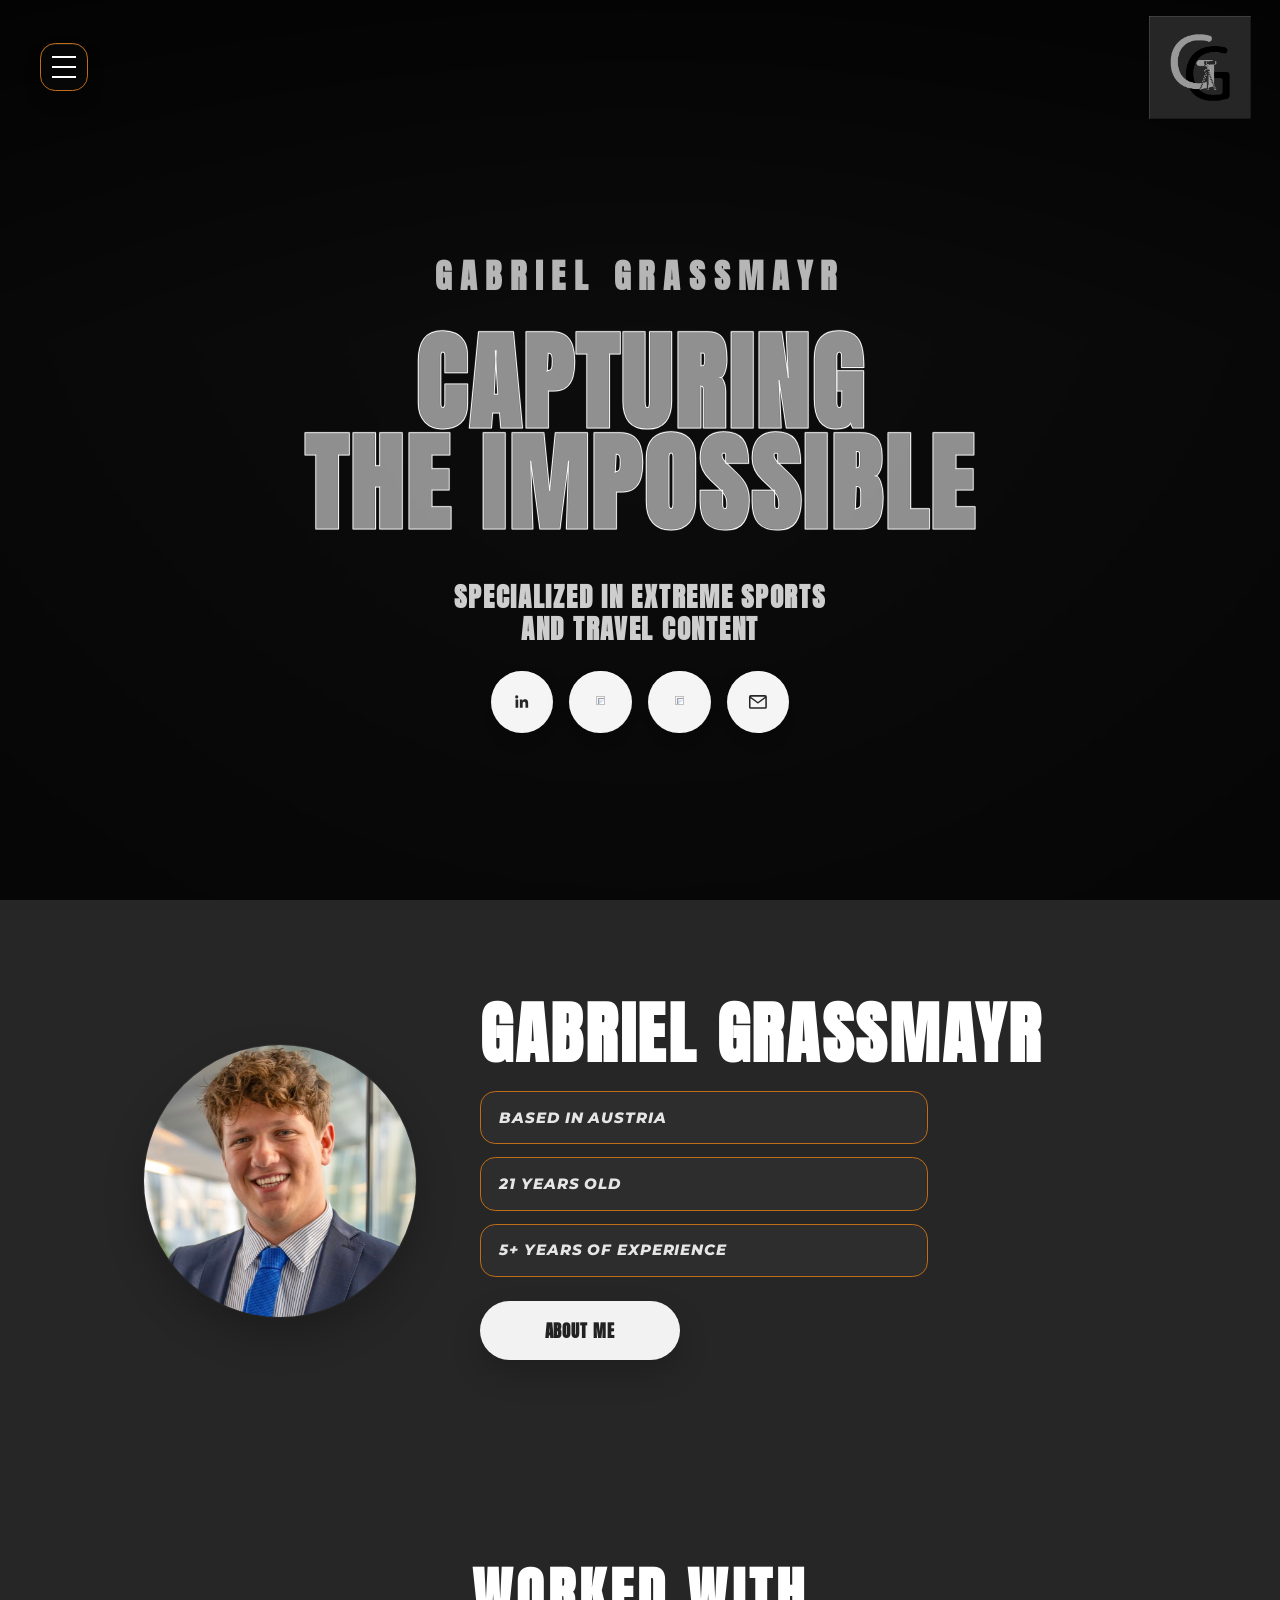
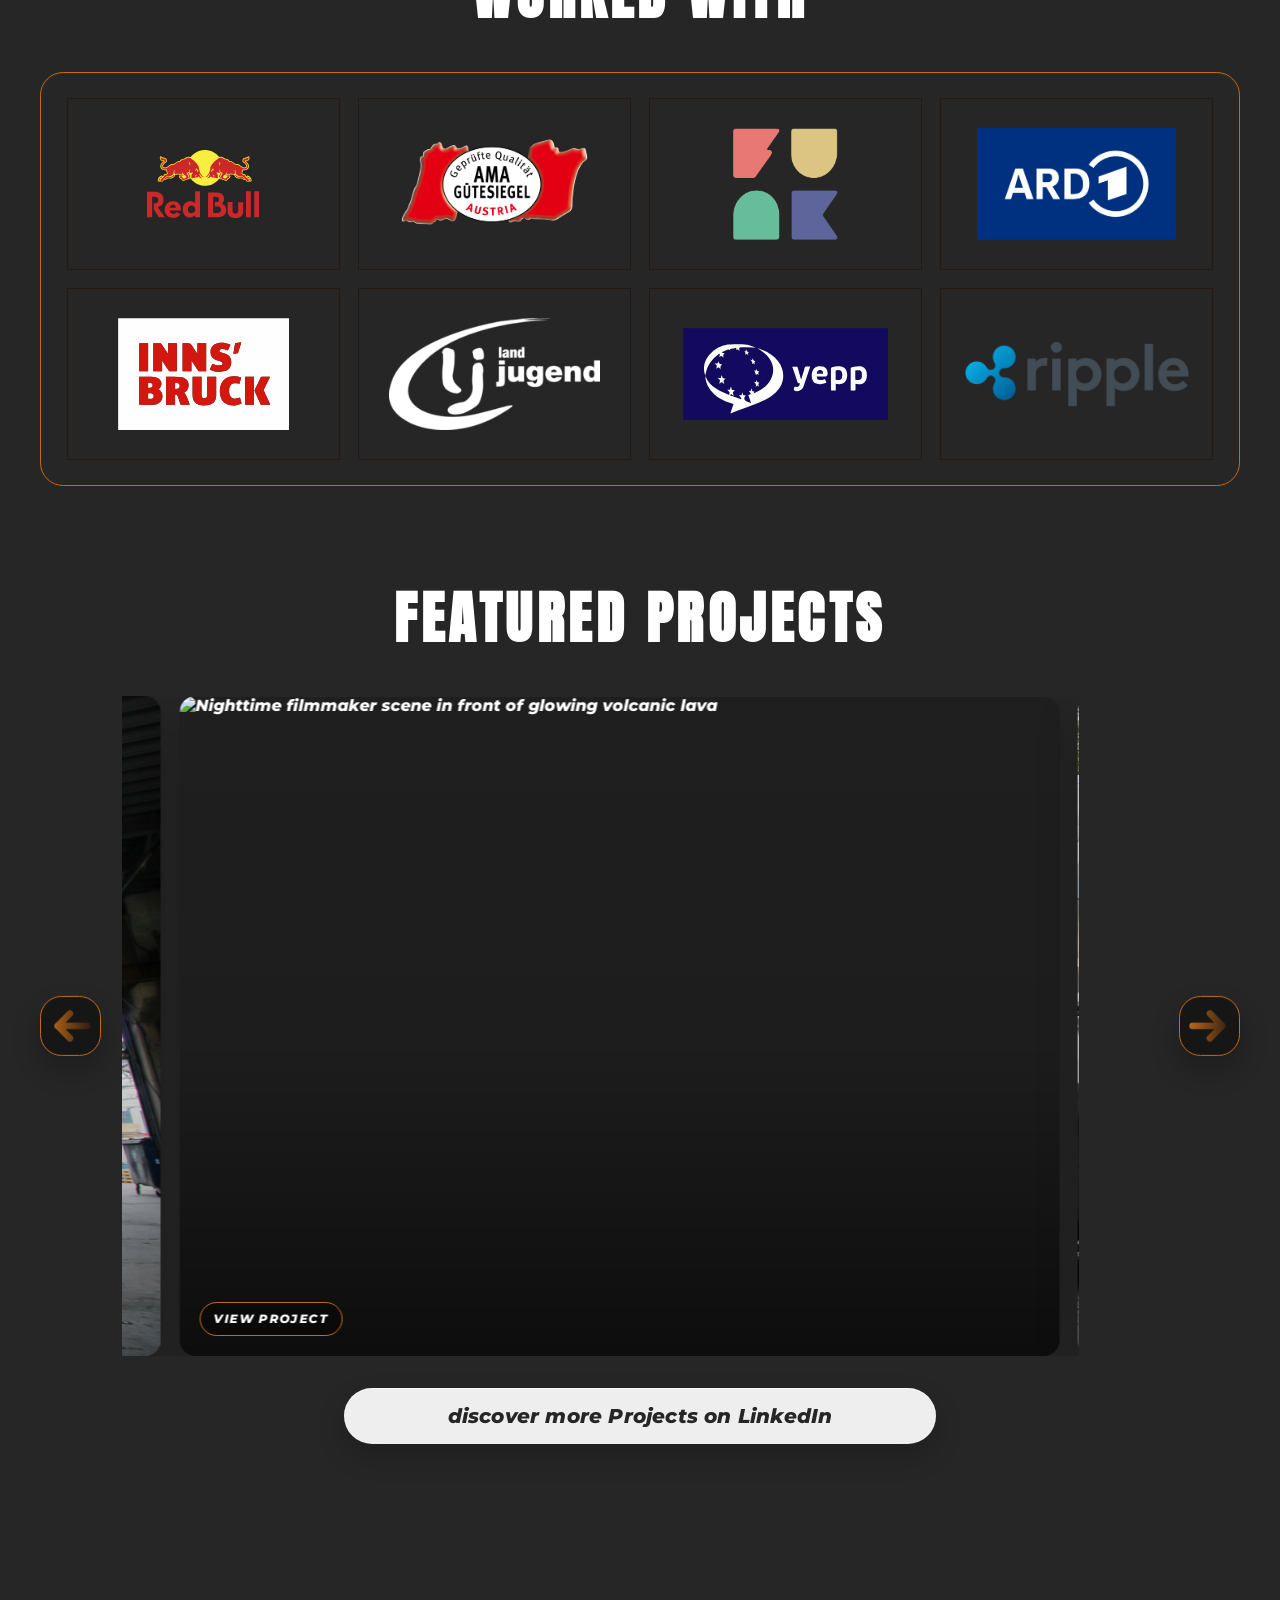
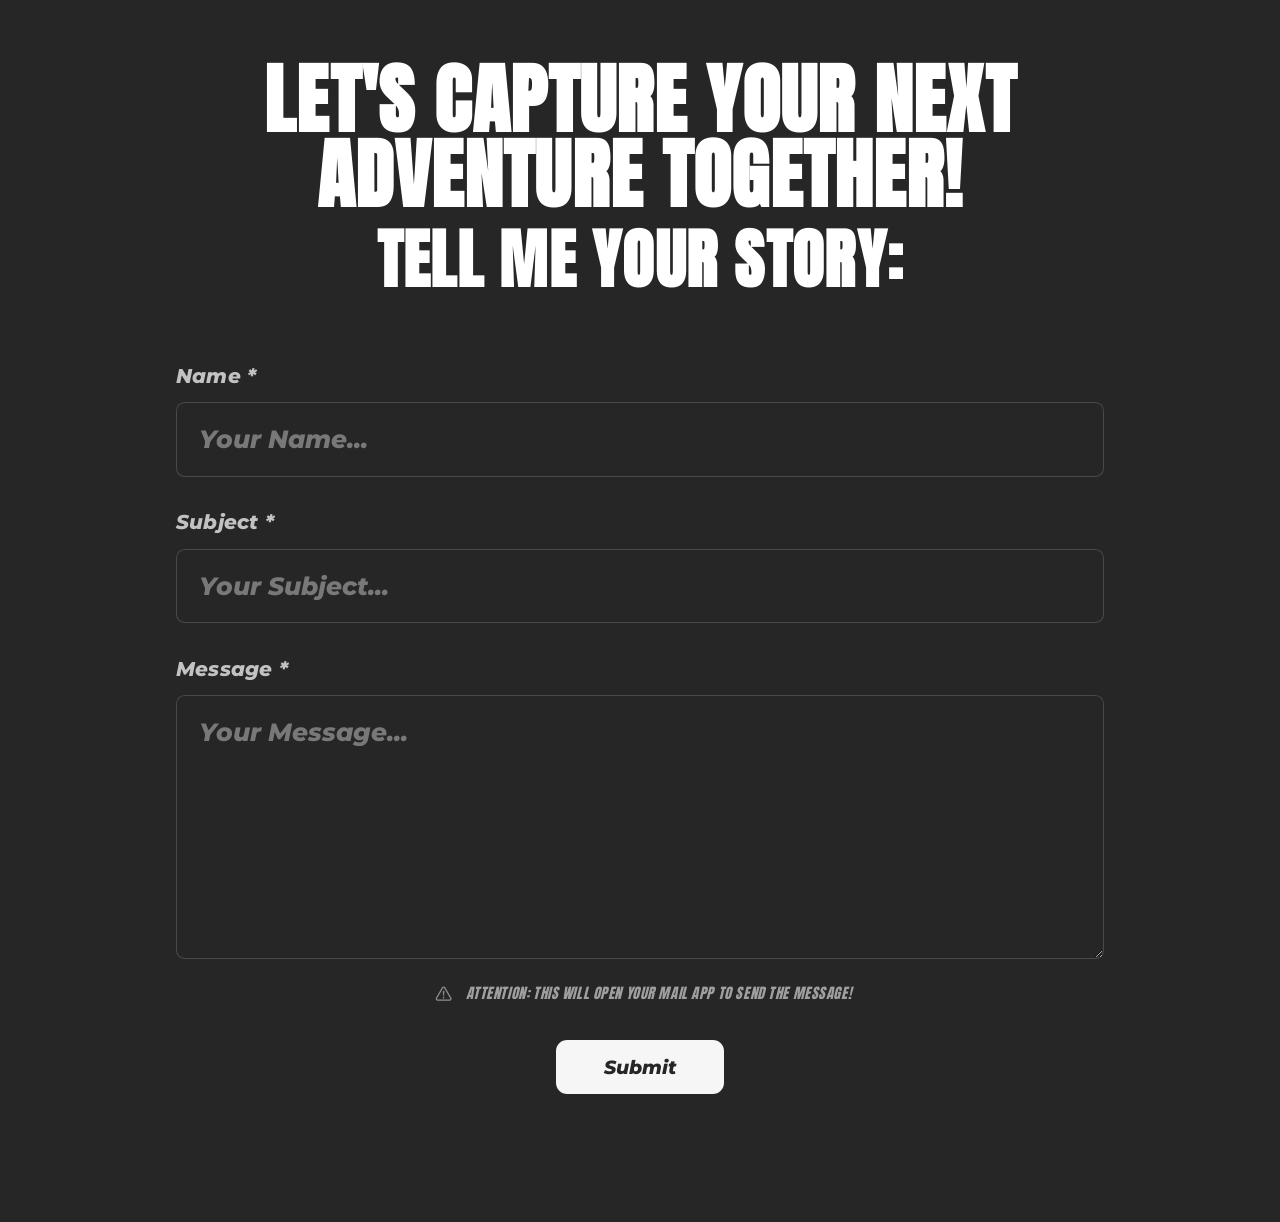
==== index.html @ 83c51586 "Rename about images for clarity" ====
<!DOCTYPE html>
<html lang="en">
  <head>
    <meta charset="UTF-8" />
    <meta name="viewport" content="width=device-width, initial-scale=1.0" />
    <title data-i18n="meta.homeTitle">Gabriel Grassmayr | Portfolio</title>
    <meta
      name="description"
      data-i18n-content="meta.homeDescription"
      content="Cinematic filmmaker portfolio focused on extreme sports and travel content."
    />
    <link rel="preconnect" href="https://fonts.googleapis.com" />
    <link rel="preconnect" href="https://fonts.gstatic.com" crossorigin />
    <link
      href="https://fonts.googleapis.com/css2?family=Anton&family=Montserrat:ital,wght@1,800&display=swap"
      rel="stylesheet"
    />
    <link rel="stylesheet" href="styles.css" />
  </head>
  <body data-page="home">
    <header class="site-header">
      <div class="container nav-shell">
        <button
          class="menu-toggle"
          type="button"
          aria-expanded="false"
          aria-controls="site-nav"
          aria-label="Open navigation menu"
        >
          <span></span>
          <span></span>
          <span></span>
        </button>

        <nav class="site-nav" id="site-nav" aria-label="Primary navigation" data-i18n-aria-label="nav.primaryAria">
          <div class="nav-groups">
            <section class="nav-group" aria-labelledby="nav-main-group">
              <a class="nav-group-title nav-group-title-link" id="nav-main-group" href="#hero" data-i18n="nav.mainGroup">Main</a>
              <a href="#worked-with" data-i18n="nav.mainWorkedWith">Worked With</a>
              <a href="#featured-projects" data-i18n="nav.mainProjects">Projects</a>
              <a href="#contact-form" data-i18n="nav.mainContact">Contact</a>
            </section>

            <section class="nav-group" aria-labelledby="nav-about-group">
              <a
                class="nav-group-title nav-group-title-link"
                id="nav-about-group"
                href="about-me.html#about-profile"
                data-i18n="nav.aboutGroup"
              >About Me</a>
              <a href="about-me.html#about-profile" data-i18n="nav.aboutProfile">Profile</a>
              <a href="about-me.html#about-pictures" data-i18n="nav.aboutPictures">Pictures</a>
              <a href="about-me.html#contact-form" data-i18n="nav.aboutContact">Contact</a>
            </section>
          </div>

          <div class="language-switcher" aria-label="Language switcher" data-i18n-aria-label="nav.languageLabel">
            <button
              class="language-button"
              type="button"
              data-language-option="de"
              aria-pressed="false"
              aria-label="Switch to German"
              data-i18n-aria-label="nav.languageGerman"
            >
              <img src="deutsch.png" alt="" aria-hidden="true" />
            </button>
            <button
              class="language-button"
              type="button"
              data-language-option="en"
              aria-pressed="true"
              aria-label="Switch to English"
              data-i18n-aria-label="nav.languageEnglish"
            >
              <img src="englisch.png" alt="" aria-hidden="true" />
            </button>
          </div>
        </nav>

        <a class="brand" href="#hero" aria-label="Gabriel Grassmayr home" data-i18n-aria-label="nav.brandHome">
          <img src="GabrielG.png" alt="Gabriel Grassmayr logo" />
        </a>
      </div>
    </header>

    <main>
      <section class="hero" id="hero" aria-label="Hero" data-i18n-aria-label="hero.sectionAria">
        <video
          class="hero-video"
          autoplay
          muted
          loop
          playsinline
          webkit-playsinline
          preload="auto"
        >
          <source src="VulkanSlomo-hero.mp4" type="video/mp4" />
        </video>

        <div class="hero-overlay" aria-hidden="true"></div>

        <div class="hero-content container">
          <p class="hero-kicker">Gabriel Grassmayr</p>
          <h1 aria-label="Capturing The Impossible" data-i18n-aria-label="hero.titleAria">
            <span class="hero-line hero-line-top">
              <span class="hero-line-static" data-i18n="hero.titleTop">Capturing</span>
              <span class="hero-line-typed" data-i18n="hero.titleTop">Capturing</span>
            </span>
            <span class="hero-line hero-line-bottom">
              <span class="hero-line-static" data-i18n="hero.titleBottom">The Impossible</span>
              <span class="hero-line-typed" data-i18n="hero.titleBottom">The Impossible</span>
            </span>
          </h1>
          <p
            class="hero-subheadline"
            aria-label="SPECIALIZED IN EXTREME SPORTS AND TRAVEL CONTENT"
            data-i18n-aria-label="hero.subAria"
          >
            <span data-i18n="hero.subTop">SPECIALIZED IN EXTREME SPORTS</span>
            <span data-i18n="hero.subBottom">AND TRAVEL CONTENT</span>
          </p>
          <div class="hero-social" id="contact" aria-label="Social links" data-i18n-aria-label="social.linksAria">
            <a
              class="social-link"
              href="https://www.linkedin.com/in/gabrielgrassmayr/"
              target="_blank"
              rel="noreferrer"
              aria-label="LinkedIn"
            >
              <svg viewBox="0 0 24 24" aria-hidden="true">
                <path
                  d="M6.94 8.5A1.56 1.56 0 1 1 6.93 5.4a1.56 1.56 0 0 1 .01 3.11ZM5.6 9.68h2.67V18H5.6V9.68Zm4.34 0h2.56v1.14h.04c.36-.68 1.23-1.4 2.53-1.4 2.71 0 3.21 1.78 3.21 4.1V18H15.6v-3.98c0-.95-.02-2.17-1.32-2.17-1.33 0-1.53 1.04-1.53 2.1V18H9.94V9.68Z"
                  fill="currentColor"
                />
              </svg>
            </a>
            <a
              class="social-link"
              href="https://www.instagram.com/gabrielgrassmayr"
              target="_blank"
              rel="noreferrer"
              aria-label="Instagram"
            >
              <img
                src="https://cdn.simpleicons.org/instagram/262626?viewbox=auto"
                alt=""
                aria-hidden="true"
                decoding="async"
              />
            </a>
            <a
              class="social-link"
              href="https://www.tiktok.com/@gabrielgrassmayr"
              target="_blank"
              rel="noreferrer"
              aria-label="TikTok"
            >
              <img
                src="https://cdn.simpleicons.org/tiktok/262626?viewbox=auto"
                alt=""
                aria-hidden="true"
                decoding="async"
              />
            </a>
            <a
              class="social-link"
              href="mailto:Gabrielgrassmayr@icloud.com"
              aria-label="Email"
              data-i18n-aria-label="social.email"
            >
              <svg viewBox="0 0 24 24" aria-hidden="true">
                <path
                  d="M3 6.75A1.75 1.75 0 0 1 4.75 5h14.5A1.75 1.75 0 0 1 21 6.75v10.5A1.75 1.75 0 0 1 19.25 19H4.75A1.75 1.75 0 0 1 3 17.25V6.75Zm1.9.08 7.1 5.24 7.1-5.24H4.9Zm14.35 10.42a.2.2 0 0 0 .2-.2V8.41l-6.86 5.06a1 1 0 0 1-1.18 0L4.55 8.41v8.64c0 .11.09.2.2.2h14.5Z"
                  fill="currentColor"
                />
              </svg>
            </a>
          </div>
        </div>
      </section>

      <section class="about-teaser" aria-labelledby="about-teaser-title">
        <div class="container">
          <div class="about-teaser-shell">
            <figure class="about-teaser-portrait">
              <img
                src="profile-portrait-suit.jpeg"
                alt="Gabriel Grassmayr smiling in a blue suit portrait."
                data-i18n-alt="aboutTeaser.portraitAlt"
                loading="lazy"
              />
            </figure>

            <div class="about-teaser-copy">
              <h2 id="about-teaser-title" data-i18n="aboutTeaser.name">Gabriel Grassmayr</h2>
              <ul class="about-teaser-facts" aria-label="Short profile facts" data-i18n-aria-label="aboutTeaser.factsAria">
                <li data-i18n="aboutTeaser.fact1">Based in Austria</li>
                <li data-i18n="aboutTeaser.fact2">21 years old</li>
                <li data-i18n="aboutTeaser.fact3">5+ years of experience</li>
              </ul>
              <a class="about-teaser-button" href="about-me.html" data-i18n="aboutTeaser.button">About Me</a>
            </div>
          </div>
        </div>
      </section>

      <section class="worked-with" id="worked-with" aria-labelledby="worked-with-title">
        <div class="container">
          <h2 id="worked-with-title" data-i18n="worked.title">Worked With</h2>
          <div class="logo-panel">
            <!-- Swap the classes or labels below later if you want to replace individual logo entries. -->
            <div class="logo-grid" aria-label="Worked with brands" data-i18n-aria-label="worked.gridAria">
              <figure class="logo-item logo-item-redbull">
                <a
                  class="logo-link"
                  href="https://www.redbull.com/"
                  target="_blank"
                  rel="noopener noreferrer"
                  aria-label="Visit Red Bull homepage"
                  data-i18n-aria-label="worked.visit.redbull"
                >
                  <div class="logo-inner">
                    <img class="logo-image" src="red-bull-svgrepo.svg" alt="Red Bull logo" />
                  </div>
                </a>
              </figure>
              <figure class="logo-item logo-item-ama">
                <a
                  class="logo-link"
                  href="https://amainfo.at/de-at/siegel/ama-guetesiegel"
                  target="_blank"
                  rel="noopener noreferrer"
                  aria-label="Visit AMA Guetesiegel homepage"
                  data-i18n-aria-label="worked.visit.ama"
                >
                  <div class="logo-inner">
                    <img class="logo-image" src="ama-guetesiegel-logo.png" alt="AMA Guetesiegel logo" />
                  </div>
                </a>
              </figure>
              <figure class="logo-item logo-item-funk">
                <a
                  class="logo-link"
                  href="https://www.funk-austria.com/"
                  target="_blank"
                  rel="noopener noreferrer"
                  aria-label="Visit Funk Austria homepage"
                  data-i18n-aria-label="worked.visit.funk"
                >
                  <div class="logo-inner">
                    <img class="logo-image" src="funk-logo.png" alt="Funk logo" />
                  </div>
                </a>
              </figure>
              <figure class="logo-item logo-item-ard">
                <a
                  class="logo-link"
                  href="https://www.daserste.de/"
                  target="_blank"
                  rel="noopener noreferrer"
                  aria-label="Visit Das Erste homepage"
                  data-i18n-aria-label="worked.visit.ard"
                >
                  <div class="logo-inner">
                    <img class="logo-image" src="ard-mediathek-logo.png" alt="ARD Mediathek logo" />
                  </div>
                </a>
              </figure>
              <figure class="logo-item logo-item-innsbruck">
                <a
                  class="logo-link"
                  href="https://www.innsbruck.info/"
                  target="_blank"
                  rel="noopener noreferrer"
                  aria-label="Visit Innsbruck homepage"
                  data-i18n-aria-label="worked.visit.innsbruck"
                >
                  <div class="logo-inner">
                    <img class="logo-image" src="innsbruck-new.svg" alt="Innsbruck logo" />
                  </div>
                </a>
              </figure>
              <figure class="logo-item logo-item-landjugend">
                <a
                  class="logo-link"
                  href="https://tjblj.at/at/index.php"
                  target="_blank"
                  rel="noopener noreferrer"
                  aria-label="Visit Landjugend Tirol homepage"
                  data-i18n-aria-label="worked.visit.landjugend"
                >
                  <div class="logo-inner">
                    <img class="logo-image" src="landjugend-logo.webp" alt="Landjugend logo" />
                  </div>
                </a>
              </figure>
              <figure class="logo-item logo-item-yepp">
                <a
                  class="logo-link"
                  href="https://youthepp.eu/"
                  target="_blank"
                  rel="noopener noreferrer"
                  aria-label="Visit YEPP homepage"
                  data-i18n-aria-label="worked.visit.yepp"
                >
                  <div class="logo-inner">
                    <img class="logo-image" src="yepp-new.svg" alt="Yepp logo" />
                  </div>
                </a>
              </figure>
              <figure class="logo-item logo-item-ripple">
                <a
                  class="logo-link"
                  href="https://ripple.com/"
                  target="_blank"
                  rel="noopener noreferrer"
                  aria-label="Visit Ripple homepage"
                  data-i18n-aria-label="worked.visit.ripple"
                >
                  <div class="logo-inner">
                    <img class="logo-image" src="ripple-logo.png" alt="Ripple logo" />
                  </div>
                </a>
              </figure>
            </div>
          </div>
        </div>
      </section>

      <section
        class="featured-projects"
        id="featured-projects"
        aria-labelledby="featured-projects-title"
      >
        <div class="container">
          <h2 id="featured-projects-title" data-i18n="featured.title">Featured Projects</h2>
          <div class="projects-shell" data-carousel>
            <button
              class="carousel-button carousel-button-prev"
              type="button"
              aria-label="Show previous featured project"
              data-i18n-aria-label="featured.prevAria"
              data-carousel-prev
            >
              <svg viewBox="0 0 24 24" aria-hidden="true">
                <defs>
                  <linearGradient id="carousel-prev-gradient" x1="4" y1="12" x2="20" y2="12" gradientUnits="userSpaceOnUse">
                    <stop offset="0%" stop-color="#C16C19" />
                    <stop offset="100%" stop-color="#281812" />
                  </linearGradient>
                </defs>
                <path
                  d="M18 12H7.75M7.75 12 12 7.75M7.75 12 12 16.25"
                  fill="none"
                  stroke="url(#carousel-prev-gradient)"
                  stroke-linecap="round"
                  stroke-linejoin="round"
                  stroke-width="2.3"
                />
              </svg>
            </button>

            <div
              class="projects-viewport"
              tabindex="0"
              aria-label="Featured projects carousel"
              data-i18n-aria-label="featured.carouselAria"
              data-carousel-viewport
            >
              <div class="projects-track">
                <a
                  class="project-card"
                  href="https://www.ardmediathek.de/video/swr-kultur/die-vulkanfrau/swr/Y3JpZDovL3N3ci5kZS9hZXgvbzE5NDkyNzY"
                  target="_blank"
                  rel="noopener noreferrer"
                  aria-label="Open featured project: Die Vulkanfrau"
                  data-i18n-aria-label="featured.project1Aria"
                >
                  <img
                    src="featured-project-1.jpg"
                    alt="Nighttime filmmaker scene in front of glowing volcanic lava"
                    data-i18n-alt="featured.project1Alt"
                  />
                  <span class="project-overlay"><span data-i18n="featured.viewProject">View Project</span></span>
                </a>

                <a
                  class="project-card"
                  href="https://www.instagram.com/reels/C-3GOhhNKn3/"
                  target="_blank"
                  rel="noopener noreferrer"
                  aria-label="Open featured project: Instagram reel with Red Bull event crew"
                  data-i18n-aria-label="featured.project2Aria"
                >
                  <img
                    src="featured-project-2.jpeg"
                    alt="Crew portrait in front of a Red Bull branded bus"
                    data-i18n-alt="featured.project2Alt"
                  />
                  <span class="project-overlay"><span data-i18n="featured.viewProject">View Project</span></span>
                </a>

                <a
                  class="project-card"
                  href="https://www.instagram.com/reels/CrJH2VgK-l9/"
                  target="_blank"
                  rel="noopener noreferrer"
                  aria-label="Open featured project: Instagram reel with fire and molten metal"
                  data-i18n-aria-label="featured.project3Aria"
                >
                  <img
                    src="featured-project-3.jpg"
                    alt="Molten metal and flames in a dark industrial setting"
                    data-i18n-alt="featured.project3Alt"
                  />
                  <span class="project-overlay"><span data-i18n="featured.viewProject">View Project</span></span>
                </a>

                <a
                  class="project-card"
                  href="https://www.youtube.com/watch?si=rIFyeuqAIYJJLQ4b&v=YvjqEAlQnJo&feature=youtu.be&themeRefresh=1"
                  target="_blank"
                  rel="noopener noreferrer"
                  aria-label="Open featured project: YouTube film about bell making"
                  data-i18n-aria-label="featured.project4Aria"
                >
                  <img
                    src="featured-project-4.jpg"
                    alt="Worker standing beside a large cast bell in a workshop"
                    data-i18n-alt="featured.project4Alt"
                  />
                  <span class="project-overlay"><span data-i18n="featured.viewProject">View Project</span></span>
                </a>
              </div>
            </div>

            <button
              class="carousel-button carousel-button-next"
              type="button"
              aria-label="Show next featured project"
              data-i18n-aria-label="featured.nextAria"
              data-carousel-next
            >
              <svg viewBox="0 0 24 24" aria-hidden="true">
                <defs>
                  <linearGradient id="carousel-next-gradient" x1="4" y1="12" x2="20" y2="12" gradientUnits="userSpaceOnUse">
                    <stop offset="0%" stop-color="#C16C19" />
                    <stop offset="100%" stop-color="#281812" />
                  </linearGradient>
                </defs>
                <path
                  d="M6 12h10.25M16.25 12 12 7.75M16.25 12 12 16.25"
                  fill="none"
                  stroke="url(#carousel-next-gradient)"
                  stroke-linecap="round"
                  stroke-linejoin="round"
                  stroke-width="2.3"
                />
              </svg>
            </button>
          </div>
          <div class="projects-cta">
            <a
              class="projects-link"
              href="https://www.linkedin.com/in/gabrielgrassmayr/details/projects/"
              target="_blank"
              rel="noopener noreferrer"
              data-i18n="featured.moreProjects"
            >
              discover more Projects on LinkedIn
            </a>
          </div>
        </div>
      </section>

      <section class="contact-section" id="contact-form" aria-labelledby="contact-title">
        <div class="container">
          <div class="contact-shell">
            <div class="contact-heading">
              <h2 id="contact-title" data-i18n="contact.title">LET’S CAPTURE YOUR NEXT ADVENTURE TOGETHER!</h2>
              <p data-i18n="contact.subtitle">TELL ME YOUR STORY:</p>
            </div>

            <form class="contact-form" action="#" method="post" novalidate data-contact-form>
              <div class="form-field">
                <label for="contact-name" data-i18n="contact.nameLabel">Name *</label>
                <input
                  id="contact-name"
                  name="name"
                  type="text"
                  placeholder="Your Name..."
                  data-i18n-placeholder="contact.namePlaceholder"
                  required
                />
              </div>

              <div class="form-field">
                <label for="contact-subject" data-i18n="contact.subjectLabel">Subject *</label>
                <input
                  id="contact-subject"
                  name="subject"
                  type="text"
                  placeholder="Your Subject..."
                  data-i18n-placeholder="contact.subjectPlaceholder"
                  required
                />
              </div>

              <div class="form-field">
                <label for="contact-message" data-i18n="contact.messageLabel">Message *</label>
                <textarea
                  id="contact-message"
                  name="message"
                  placeholder="Your Message..."
                  data-i18n-placeholder="contact.messagePlaceholder"
                  required
                ></textarea>
              </div>

              <p class="contact-note">
                <img src="contact-warning.svg" alt="" aria-hidden="true" />
                <span data-i18n="contact.notice">Attention: This will open your mail app to send the message!</span>
              </p>
              <button class="contact-submit" type="submit" data-i18n="contact.submit">Submit</button>
            </form>
          </div>
        </div>
      </section>
    </main>

    <button
      class="scroll-top-button"
      type="button"
      aria-label="Scroll to top"
      data-i18n-aria-label="ui.scrollTop"
      data-scroll-top
    >
      <svg viewBox="0 0 24 24" aria-hidden="true">
        <defs>
          <linearGradient id="scroll-top-gradient" x1="12" y1="4" x2="12" y2="20" gradientUnits="userSpaceOnUse">
            <stop offset="0%" stop-color="#C16C19" />
            <stop offset="100%" stop-color="#281812" />
          </linearGradient>
        </defs>
        <path
          d="M12 18V7.75M12 7.75 7.75 12M12 7.75 16.25 12"
          fill="none"
          stroke="url(#scroll-top-gradient)"
          stroke-linecap="round"
          stroke-linejoin="round"
          stroke-width="2.3"
        />
      </svg>
    </button>

    <script src="script.js"></script>
  </body>
</html>
---- styles.css ----
:root {
  --bg: #262626;
  --text: #ffffff;
  --text-soft: rgba(255, 255, 255, 0.8);
  --line: rgba(255, 255, 255, 0.2);
  --line-strong: rgba(255, 255, 255, 0.38);
  --overlay-top: rgba(0, 0, 0, 0.6);
  --overlay-bottom: rgba(0, 0, 0, 0.34);
  --header-gradient: linear-gradient(90deg, #c16c19 0%, #281812 100%);
  --box-border-gradient: linear-gradient(90deg, #c16c19 0%, #281812 100%);
  --box-border-color: #c16c19;
  --header-bg-mobile:
    linear-gradient(90deg, rgba(193, 108, 25, 0.96) 0%, rgba(40, 24, 18, 0.97) 100%);
  --container: 1200px;
  --nav-height: 96px;
  --anton: "Anton", sans-serif;
  --body: "Montserrat", sans-serif;
}

*,
*::before,
*::after {
  box-sizing: border-box;
}

html {
  scroll-behavior: smooth;
}

body {
  margin: 0;
  min-width: 320px;
  background: var(--bg);
  color: var(--text);
  font-family: var(--body);
  font-style: italic;
  font-weight: 800;
  text-rendering: optimizeLegibility;
}

img,
video {
  display: block;
  max-width: 100%;
}

a {
  color: inherit;
  text-decoration: none;
}

button {
  font: inherit;
}

.sr-only {
  position: absolute;
  width: 1px;
  height: 1px;
  padding: 0;
  margin: -1px;
  overflow: hidden;
  clip: rect(0, 0, 0, 0);
  white-space: nowrap;
  border: 0;
}

.container {
  width: min(calc(100% - 2rem), var(--container));
  margin: 0 auto;
}

#worked-with,
#featured-projects,
#contact-form,
#about-profile,
#about-pictures {
  scroll-margin-top: calc(var(--nav-height) + 1.25rem);
}

.site-header {
  position: fixed;
  inset: 0 0 auto 0;
  z-index: 40;
  background: transparent;
  border-bottom: 0;
  backdrop-filter: none;
  box-shadow: none;
}

.nav-shell {
  min-height: var(--nav-height);
  display: flex;
  align-items: center;
  justify-content: space-between;
  gap: 1rem;
  padding: 1rem 0;
  position: relative;
}

.brand {
  display: inline-flex;
  align-items: center;
  flex-shrink: 0;
  margin-right: -0.7rem;
}

.brand img {
  width: clamp(77.5px, 8.75vw, 102.5px);
  height: auto;
  display: block;
}

.site-nav {
  position: absolute;
  top: calc(100% - 0.4rem);
  left: 0;
  width: min(34rem, calc(100vw - 2rem));
  display: grid;
  gap: 1.15rem;
  padding: 1.2rem 1.2rem 1rem;
  border: 1px solid rgba(0, 0, 0, 0.72);
  border-radius: 1.35rem;
  background:
    linear-gradient(135deg, rgba(255, 255, 255, 0.12), rgba(255, 255, 255, 0.03) 42%, rgba(255, 255, 255, 0.01)),
    linear-gradient(90deg, rgba(193, 108, 25, 0.98) 0%, rgba(40, 24, 18, 0.99) 100%);
  box-shadow:
    0 20px 44px rgba(0, 0, 0, 0.32),
    inset 0 1px 0 rgba(255, 255, 255, 0.08);
  backdrop-filter: blur(14px);
  -webkit-backdrop-filter: blur(14px);
  opacity: 0;
  visibility: hidden;
  pointer-events: none;
  transform: translateY(-0.45rem);
  transition:
    opacity 180ms ease,
    transform 180ms ease,
    visibility 180ms ease;
}

.menu-toggle {
  font-family: var(--anton);
  font-style: normal;
  font-weight: 600;
  text-transform: uppercase;
  letter-spacing: 0.14em;
  font-size: 1.1rem;
}

.site-nav a {
  position: relative;
  display: inline-flex;
  width: fit-content;
  color: var(--text);
  font-family: var(--body);
  font-style: normal;
  font-weight: 600;
  text-transform: uppercase;
  letter-spacing: 0.08em;
  line-height: 1.1;
  font-size: 1.08rem;
  transition: opacity 180ms ease;
}

.site-nav a::after {
  content: "";
  position: absolute;
  left: 0;
  bottom: -0.3rem;
  width: 100%;
  height: 1px;
  background: var(--text);
  transform: scaleX(0);
  transform-origin: center;
  transition: transform 180ms ease;
}

.site-nav a:hover,
.site-nav a:focus-visible {
  opacity: 0.78;
}

.site-nav a:hover::after,
.site-nav a:focus-visible::after {
  transform: scaleX(1);
}

.site-nav a[aria-current="page"] {
  opacity: 1;
}

.site-nav a[aria-current="page"]::after {
  transform: scaleX(1);
}

.nav-groups {
  display: grid;
  grid-template-columns: repeat(2, minmax(0, 1fr));
  gap: 1rem;
}

.nav-group {
  display: grid;
  align-content: start;
  gap: 0.8rem;
  padding: 1rem;
  border: 0;
  border-radius: 1rem;
  background: transparent;
}

.site-nav a.nav-group-title {
  margin: 0;
  font-family: var(--body);
  font-style: normal;
  font-weight: 600;
  font-size: 1.3rem;
  letter-spacing: 0.08em;
  line-height: 1.1;
  text-transform: uppercase;
  color: rgba(255, 255, 255, 0.74);
}

.nav-group-title-link {
  width: fit-content;
  text-decoration: none;
  transition:
    color 180ms ease,
    opacity 180ms ease;
}

.nav-group-title-link:hover,
.nav-group-title-link:focus-visible {
  color: rgba(255, 255, 255, 0.96);
  opacity: 1;
}

.language-switcher {
  display: inline-flex;
  align-items: center;
  gap: 0.42rem;
  justify-self: start;
  margin: 0;
  padding-top: 0.25rem;
  border-left: 0;
}

.language-button {
  width: 2.9rem;
  height: 2rem;
  padding: 0.08rem;
  border: 1px solid var(--box-border-color);
  border-radius: 0.85rem;
  background:
    linear-gradient(180deg, rgba(255, 255, 255, 0.08), rgba(255, 255, 255, 0.03)),
    rgba(14, 14, 14, 0.28);
  display: grid;
  place-items: center;
  overflow: hidden;
  box-shadow:
    inset 0 1px 0 rgba(255, 255, 255, 0.1),
    0 8px 18px rgba(0, 0, 0, 0.16);
  cursor: pointer;
  transition:
    border-color 180ms ease,
    background-color 180ms ease,
    box-shadow 180ms ease,
    transform 180ms ease;
}

.language-button:hover,
.language-button:focus-visible {
  border-color: rgba(255, 255, 255, 0.26);
  box-shadow:
    inset 0 1px 0 rgba(255, 255, 255, 0.12),
    0 12px 22px rgba(0, 0, 0, 0.2);
  transform: translateY(-1px);
}

.language-button.is-active {
  background:
    linear-gradient(180deg, rgba(255, 255, 255, 0.16), rgba(255, 255, 255, 0.06)),
    rgba(18, 18, 18, 0.34);
  border-color: rgba(255, 255, 255, 0.3);
  box-shadow:
    inset 0 1px 0 rgba(255, 255, 255, 0.16),
    0 12px 24px rgba(0, 0, 0, 0.24);
}

.language-button img {
  width: 100%;
  height: 100%;
  display: block;
  border-radius: 0.62rem;
  border: 1px solid rgba(255, 255, 255, 0.14);
  object-fit: fill;
  filter: saturate(0.9) contrast(1.02) brightness(0.96);
  transition: filter 180ms ease, transform 180ms ease;
}

.language-button:hover img,
.language-button:focus-visible img,
.language-button.is-active img {
  filter: saturate(1) contrast(1.04) brightness(1);
}

.menu-toggle {
  display: inline-flex;
  align-items: center;
  justify-content: center;
  flex-direction: column;
  position: relative;
  z-index: 25;
  min-width: 48px;
  min-height: 48px;
  padding: 0;
  border: 1px solid var(--box-border-color);
  border-radius: 0.95rem;
  background: rgba(18, 18, 18, 0.18);
  color: var(--text);
  cursor: pointer;
  box-shadow:
    inset 0 1px 0 rgba(255, 255, 255, 0.08),
    0 10px 18px rgba(0, 0, 0, 0.14);
  transition:
    border-color 180ms ease,
    background-color 180ms ease,
    transform 180ms ease;
}

.menu-toggle:hover,
.menu-toggle:focus-visible {
  border-color: rgba(255, 255, 255, 0.26);
  background: rgba(18, 18, 18, 0.28);
  transform: translateY(-1px);
}

.menu-toggle span {
  display: block;
  width: 24px;
  height: 2px;
  margin: 4px auto;
  background: var(--text);
  transition:
    transform 180ms ease,
    opacity 180ms ease;
}

.site-header.menu-open .site-nav {
  opacity: 1;
  visibility: visible;
  pointer-events: auto;
  transform: translateY(0);
}

.hero {
  position: relative;
  min-height: 100svh;
  background: #111111;
  overflow: clip;
  display: grid;
  place-items: center;
  isolation: isolate;
}

.hero-video,
.hero-overlay {
  position: absolute;
  inset: 0;
  width: 100%;
  height: 100%;
}

.hero-video {
  object-fit: cover;
  object-position: center center;
  transform: translateZ(0);
  will-change: transform;
  backface-visibility: hidden;
}

.hero-overlay {
  background:
    linear-gradient(to bottom, var(--overlay-top), rgba(0, 0, 0, 0.16) 38%, var(--overlay-bottom)),
    radial-gradient(circle at center, rgba(0, 0, 0, 0.08), rgba(0, 0, 0, 0.46));
  z-index: 1;
}

.hero-content {
  position: relative;
  z-index: 2;
  display: grid;
  justify-items: center;
  text-align: center;
  gap: 1rem;
  width: 100%;
  padding: calc(var(--nav-height) + 1.25rem) 0 2rem;
}

.hero-kicker,
.hero-subheadline {
  margin: 0;
  font-family: var(--anton);
  font-style: normal;
  font-weight: 600;
  text-transform: uppercase;
}

.hero-kicker {
  margin-bottom: 1rem;
  letter-spacing: 0.26em;
  font-size: clamp(1.5rem, 2.62vw, 2.2rem);
  color: rgba(255, 255, 255, 0.7);
}

.hero h1 {
  margin: 0 0 2rem;
  max-width: 14.5ch;
  display: grid;
  justify-items: center;
  position: relative;
  font-family: var(--anton);
  font-style: normal;
  text-transform: uppercase;
  font-size: clamp(2.9rem, 8.8vw, 6.6rem);
  line-height: 0.96;
  letter-spacing: 0.03em;
  text-align: center;
  color: transparent;
  -webkit-text-stroke: 1px rgba(255, 255, 255, 0.96);
  text-shadow:
    -1px 0 0 rgba(255, 255, 255, 0.18),
    1px 0 0 rgba(255, 255, 255, 0.18),
    0 -1px 0 rgba(255, 255, 255, 0.18),
    0 1px 0 rgba(255, 255, 255, 0.18);
}

.hero-line {
  display: block;
  position: relative;
  white-space: nowrap;
  z-index: 1;
}

.hero-line-top {
  width: var(--hero-line-top-width, 12ch);
}

.hero-line-bottom {
  width: max-content;
}

.hero-line-static {
  display: block;
  color: inherit;
  -webkit-text-stroke: inherit;
}

.hero-line-typed {
  position: absolute;
  top: 0;
  left: var(--line-left, 0);
  display: none;
  white-space: nowrap;
  color: inherit;
  -webkit-text-stroke: inherit;
}

.hero-line-top .hero-line-static {
  padding-left: var(--hero-line-top-offset, 2ch);
}

.hero-line-top .hero-line-typed {
  --line-left: var(--hero-line-top-offset, 2ch);
}

.hero h1.typing-active .hero-line-static,
.hero h1.typing-complete .hero-line-static {
  visibility: hidden;
}

.hero h1.typing-active .hero-line-typed,
.hero h1.typing-complete .hero-line-typed {
  display: block;
}

.hero-line-typed.is-cursor::after {
  content: "";
  display: inline-block;
  width: 0.08em;
  height: 0.84em;
  margin-left: 0.06em;
  vertical-align: -0.06em;
  background: rgba(255, 255, 255, 0.96);
  animation: hero-caret-blink 0.85s step-end infinite;
}

.hero-subheadline {
  width: fit-content;
  max-width: 100%;
  display: grid;
  justify-items: center;
  gap: 0.12em;
  font-size: clamp(1.12rem, 2.42vw, 1.67rem);
  line-height: 1.08;
  letter-spacing: 0.065em;
  color: var(--text-soft);
}

.hero-subheadline span {
  display: block;
  text-align: center;
  white-space: nowrap;
}

.hero-social {
  display: flex;
  flex-wrap: wrap;
  justify-content: center;
  gap: 1rem;
  margin-top: 0.65rem;
}

.social-link {
  width: clamp(3.55rem, 4.9vw, 4.35rem);
  aspect-ratio: 1;
  display: grid;
  place-items: center;
  border-radius: 999px;
  background: rgba(255, 255, 255, 0.96);
  color: #262626;
  text-decoration: none;
  box-shadow:
    0 10px 24px rgba(0, 0, 0, 0.22),
    inset 0 1px 0 rgba(255, 255, 255, 0.4);
  transition:
    transform 160ms ease,
    background-color 160ms ease,
    box-shadow 160ms ease;
}

.social-link:hover,
.social-link:focus-visible {
  transform: translateY(-2px);
  background: #ffffff;
  box-shadow:
    0 14px 28px rgba(0, 0, 0, 0.28),
    inset 0 1px 0 rgba(255, 255, 255, 0.48);
}

.social-link:focus-visible {
  outline: 2px solid rgba(255, 255, 255, 0.6);
  outline-offset: 3px;
}

.social-link img,
.social-link svg {
  width: 38%;
  height: 38%;
  display: block;
}

.social-link img {
  object-fit: contain;
}

.scroll-top-button {
  position: fixed;
  right: clamp(1rem, 2.6vw, 2rem);
  bottom: clamp(1rem, 2.8vw, 2rem);
  z-index: 70;
  width: 4.1625rem;
  height: 4.1625rem;
  display: inline-flex;
  align-items: center;
  justify-content: center;
  padding: 0;
  border: 1px solid var(--box-border-color);
  border-radius: 1.35rem;
  background: rgba(20, 20, 20, 0.82);
  box-shadow:
    0 14px 28px rgba(0, 0, 0, 0.24),
    inset 0 1px 0 rgba(255, 255, 255, 0.04);
  backdrop-filter: blur(12px);
  -webkit-backdrop-filter: blur(12px);
  cursor: pointer;
  opacity: 0;
  visibility: hidden;
  pointer-events: none;
  transform: translateY(0.7rem) scale(0.96);
  transition:
    opacity 180ms ease,
    transform 180ms ease,
    border-color 180ms ease,
    background-color 180ms ease,
    box-shadow 180ms ease,
    visibility 180ms ease;
}

.scroll-top-button.is-visible {
  opacity: 1;
  visibility: visible;
  pointer-events: auto;
  transform: translateY(0) scale(1);
}

.scroll-top-button:hover,
.scroll-top-button:focus-visible {
  border-color: rgba(193, 108, 25, 0.34);
  background: rgba(26, 23, 22, 0.9);
  box-shadow:
    0 18px 34px rgba(0, 0, 0, 0.28),
    inset 0 1px 0 rgba(255, 255, 255, 0.05);
}

.scroll-top-button:active {
  transform: translateY(0.1rem) scale(0.97);
}

.scroll-top-button:focus-visible {
  outline: 2px solid rgba(193, 108, 25, 0.34);
  outline-offset: 3px;
}

.scroll-top-button svg {
  width: 4.32rem;
  height: 4.32rem;
  display: block;
}

.about-teaser {
  background: var(--bg);
  padding: clamp(4.25rem, 8vw, 6.5rem) 0 clamp(4rem, 7vw, 6rem);
}

.about-teaser-shell {
  display: grid;
  grid-template-columns: minmax(0, 17rem) minmax(0, 1fr);
  align-items: center;
  justify-content: center;
  gap: clamp(2rem, 5vw, 5rem);
  max-width: 62rem;
  margin: 0 auto;
}

.about-teaser-portrait {
  margin: 0;
  width: min(100%, 17rem);
  aspect-ratio: 1;
  border-radius: 50%;
  overflow: hidden;
  background: #1f1f1f;
  box-shadow:
    0 18px 40px rgba(0, 0, 0, 0.24),
    0 0 0 1px rgba(255, 255, 255, 0.06);
}

.about-teaser-portrait img {
  width: 100%;
  height: 100%;
  object-fit: cover;
  object-position: center 24%;
  display: block;
}

.about-teaser-copy {
  display: grid;
  justify-items: start;
  gap: 1.5rem;
}

.about-teaser-copy h2 {
  margin: 0;
  font-family: var(--anton);
  font-style: normal;
  font-weight: 600;
  font-size: clamp(2.2rem, 5.3vw, 4.2rem);
  line-height: 0.96;
  letter-spacing: 0.04em;
  text-transform: uppercase;
}

.about-teaser-facts {
  margin: 0;
  padding: 0;
  list-style: none;
  display: grid;
  gap: 0.8rem;
  width: min(100%, 28rem);
}

.about-teaser-facts li {
  display: inline-flex;
  align-items: center;
  min-height: 3.35rem;
  padding: 0.95rem 1.15rem;
  border: 1px solid var(--box-border-color);
  border-radius: 0.95rem;
  background: rgba(255, 255, 255, 0.03);
  color: rgba(255, 255, 255, 0.88);
  font-family: var(--body);
  font-size: 0.92rem;
  font-style: italic;
  font-weight: 800;
  letter-spacing: 0.06em;
  text-transform: uppercase;
}

.about-teaser-button {
  display: inline-flex;
  align-items: center;
  justify-content: center;
  min-width: 12.5rem;
  min-height: 3.65rem;
  padding: 0.9rem 1.75rem;
  border-radius: 999px;
  background: #f2f2f2;
  color: #222222;
  font-family: var(--anton);
  font-style: normal;
  font-weight: 600;
  font-size: 1.04rem;
  letter-spacing: 0.06em;
  text-transform: uppercase;
  text-decoration: none;
  transition:
    transform 180ms ease,
    background-color 180ms ease,
    box-shadow 180ms ease;
  box-shadow: 0 14px 30px rgba(0, 0, 0, 0.18);
}

.about-teaser-button:hover,
.about-teaser-button:focus-visible {
  background: #ffffff;
  transform: translateY(-1px);
  box-shadow: 0 18px 32px rgba(0, 0, 0, 0.24);
}

.worked-with {
  background: var(--bg);
  padding: clamp(4.5rem, 8vw, 7rem) 0 clamp(5rem, 7vw, 7rem);
}

.worked-with h2 {
  margin: 0 0 2.25rem;
  text-align: center;
  font-family: var(--anton);
  font-style: normal;
  font-weight: 600;
  text-transform: uppercase;
  font-size: clamp(2.2rem, 5vw, 3.5rem);
  letter-spacing: 0.08em;
}

.featured-projects {
  background: var(--bg);
  padding: 0 0 clamp(5rem, 8vw, 7rem);
}

.featured-projects h2 {
  margin: 0 0 2.25rem;
  text-align: center;
  font-family: var(--anton);
  font-style: normal;
  font-weight: 600;
  text-transform: uppercase;
  font-size: clamp(2.2rem, 5vw, 3.5rem);
  letter-spacing: 0.08em;
}

.projects-shell {
  --project-gap: 1.15rem;
  --project-peek: clamp(0.45rem, 1.8vw, 1.2rem);
  --carousel-button-size: 3.77rem;
  --carousel-button-gutter: clamp(2.8rem, 4.8vw, 3.8rem);
  --project-preview-bias: calc(((100% - (var(--carousel-button-gutter) * 2)) - (var(--project-peek) * 2)) * 0.05);
  position: relative;
  width: 100%;
  padding-inline: var(--carousel-button-gutter);
}

.projects-viewport {
  overflow: hidden;
  width: calc(100% - (var(--carousel-button-gutter) * 2));
  max-width: 100%;
  margin-inline: auto;
  padding-inline: var(--project-peek);
  touch-action: pan-y;
  transform: translateX(calc(var(--project-preview-bias) * -1));
}

.projects-track {
  display: grid;
  grid-auto-flow: column;
  grid-auto-columns: calc(100% - (var(--project-peek) * 2));
  gap: var(--project-gap);
  transition: transform 420ms cubic-bezier(0.22, 1, 0.36, 1);
  will-change: transform;
}

.projects-track.is-jumping {
  transition: none;
}

.project-card {
  position: relative;
  min-height: clamp(28rem, 58vw, 41.25rem);
  overflow: hidden;
  border-radius: 1rem;
  background: #1f1f1f;
  box-shadow:
    0 16px 40px rgba(0, 0, 0, 0.22),
    inset 0 1px 0 rgba(255, 255, 255, 0.03);
}

.project-card img {
  width: 100%;
  height: 100%;
  object-fit: cover;
  transition:
    transform 220ms ease,
    filter 220ms ease;
}

.project-overlay {
  position: absolute;
  inset: 0;
  display: flex;
  align-items: flex-end;
  padding: 1.25rem;
  background: linear-gradient(to top, rgba(0, 0, 0, 0.58), rgba(0, 0, 0, 0.06) 48%, transparent);
  transition: background 220ms ease;
}

.project-overlay span {
  display: inline-flex;
  align-items: center;
  padding: 0.55rem 0.85rem;
  border: 1px solid var(--box-border-color);
  border-radius: 999px;
  background: rgba(0, 0, 0, 0.34);
  color: var(--text);
  font-family: var(--body);
  font-size: 0.72rem;
  font-style: italic;
  font-weight: 800;
  letter-spacing: 0.12em;
  text-transform: uppercase;
}

.project-card:hover img,
.project-card:focus-visible img {
  transform: scale(1.035);
  filter: brightness(1.06);
}

.project-card:hover .project-overlay,
.project-card:focus-visible .project-overlay {
  background: linear-gradient(to top, rgba(0, 0, 0, 0.42), rgba(0, 0, 0, 0.04) 50%, transparent);
}

.project-card:focus-visible {
  outline: 2px solid rgba(255, 255, 255, 0.58);
  outline-offset: 4px;
}

.carousel-button {
  position: absolute;
  top: 50%;
  z-index: 3;
  width: var(--carousel-button-size);
  height: var(--carousel-button-size);
  display: flex;
  align-items: center;
  justify-content: center;
  overflow: visible;
  border: 1px solid var(--box-border-color);
  border-radius: 1.35rem;
  background: rgba(20, 20, 20, 0.82);
  color: var(--text);
  box-shadow:
    0 14px 28px rgba(0, 0, 0, 0.24),
    inset 0 1px 0 rgba(255, 255, 255, 0.04);
  backdrop-filter: blur(12px);
  -webkit-backdrop-filter: blur(12px);
  cursor: pointer;
  transition:
    transform 160ms ease,
    background-color 160ms ease,
    border-color 160ms ease,
    box-shadow 160ms ease,
    opacity 160ms ease;
  translate: 0 -50%;
}

.carousel-button svg {
  position: absolute;
  top: 50%;
  left: 50%;
  width: 4.35rem;
  height: 4.35rem;
  display: block;
  transform: translate(-50%, -50%);
}

.carousel-button-prev {
  left: calc((var(--carousel-button-gutter) - var(--carousel-button-size)) / 2);
}

.carousel-button-next {
  right: calc((var(--carousel-button-gutter) - var(--carousel-button-size)) / 2);
}

.carousel-button:hover,
.carousel-button:focus-visible {
  transform: translateY(-1px);
  background: rgba(26, 23, 22, 0.9);
  border-color: rgba(193, 108, 25, 0.34);
  box-shadow:
    0 18px 34px rgba(0, 0, 0, 0.28),
    inset 0 1px 0 rgba(255, 255, 255, 0.05);
}

.carousel-button:active {
  transform: translateY(0.1rem);
}

.carousel-button:focus-visible {
  outline: 2px solid rgba(193, 108, 25, 0.34);
  outline-offset: 3px;
}

.carousel-button:disabled {
  opacity: 0.35;
  cursor: default;
  transform: none;
}

.projects-cta {
  display: flex;
  justify-content: center;
  margin-top: 2rem;
}

.projects-link {
  display: inline-flex;
  align-items: center;
  justify-content: center;
  min-width: min(100%, 37rem);
  padding: 1rem 1.9rem;
  border-radius: 999px;
  background: rgba(255, 255, 255, 0.92);
  color: #262626;
  font-family: var(--body);
  font-size: clamp(0.98rem, 1.85vw, 1.25rem);
  font-style: italic;
  font-weight: 800;
  letter-spacing: 0.01em;
  text-align: center;
  box-shadow:
    0 12px 28px rgba(0, 0, 0, 0.18),
    inset 0 1px 0 rgba(255, 255, 255, 0.45);
  transition:
    transform 160ms ease,
    background-color 160ms ease,
    box-shadow 160ms ease;
}

.projects-link:hover,
.projects-link:focus-visible {
  transform: translateY(-2px);
  background: #ffffff;
  box-shadow:
    0 16px 32px rgba(0, 0, 0, 0.24),
    inset 0 1px 0 rgba(255, 255, 255, 0.5);
}

.projects-link:focus-visible {
  outline: 2px solid rgba(255, 255, 255, 0.6);
  outline-offset: 4px;
}

.contact-section {
  background: var(--bg);
  padding: clamp(4.75rem, 9vw, 7.5rem) 0 clamp(5.5rem, 10vw, 8rem);
}

.contact-shell {
  width: min(100%, 58rem);
  margin: 0 auto;
}

.contact-heading {
  text-align: center;
}

.contact-heading h2,
.contact-heading p {
  margin: 0;
  font-family: var(--anton);
  font-style: normal;
  text-transform: uppercase;
  color: var(--text);
}

.contact-heading h2 {
  font-size: clamp(2.6rem, 6.4vw, 4.8rem);
  line-height: 0.98;
  letter-spacing: 0.015em;
}

.contact-heading p {
  margin-top: 1rem;
  font-size: clamp(2.15rem, 5.3vw, 4rem);
  line-height: 1;
  letter-spacing: 0.02em;
}

.contact-form {
  margin-top: clamp(3.2rem, 6vw, 4.5rem);
}

.form-field + .form-field {
  margin-top: 2.1rem;
}

.form-field label {
  display: block;
  margin-bottom: 0.9rem;
  color: rgba(255, 255, 255, 0.72);
  font-family: var(--body);
  font-size: clamp(1.02rem, 1.7vw, 1.25rem);
  font-style: italic;
  font-weight: 800;
  letter-spacing: 0.01em;
}

.form-field input,
.form-field textarea {
  width: 100%;
  border: 1px solid rgba(255, 255, 255, 0.16);
  border-radius: 0.55rem;
  background: var(--bg);
  color: rgba(255, 255, 255, 0.92);
  font-family: var(--body);
  font-size: clamp(1.15rem, 2.2vw, 1.55rem);
  font-style: italic;
  font-weight: 800;
  line-height: 1.3;
  padding: 1.25rem 1.35rem;
  outline: none;
  transition:
    border-color 160ms ease,
    box-shadow 160ms ease;
}

.form-field input::placeholder,
.form-field textarea::placeholder {
  color: rgba(255, 255, 255, 0.38);
}

.form-field input:focus,
.form-field textarea:focus {
  border-color: rgba(255, 255, 255, 0.32);
  box-shadow: 0 0 0 1px rgba(255, 255, 255, 0.08);
}

.form-field textarea {
  min-height: 16.5rem;
  resize: vertical;
}

.contact-note {
  margin: 1rem 0 0;
  display: flex;
  align-items: center;
  justify-content: center;
  gap: 0.5rem;
  width: 100%;
  color: rgba(255, 255, 255, 0.56);
  font-family: var(--anton);
  font-size: clamp(0.72rem, 1.2vw, 0.9rem);
  font-style: italic;
  font-weight: 400;
  letter-spacing: 0.04em;
  text-transform: uppercase;
}

.contact-note img {
  width: 2em;
  height: 2em;
  flex: 0 0 auto;
}

.contact-submit {
  display: block;
  margin-top: 2rem;
  margin-left: auto;
  margin-right: auto;
  min-width: 10.5rem;
  padding: 0.95rem 1.8rem;
  border: 0;
  border-radius: 0.7rem;
  background: rgba(255, 255, 255, 0.96);
  color: #262626;
  font-family: var(--body);
  font-size: clamp(0.98rem, 1.8vw, 1.2rem);
  font-style: italic;
  font-weight: 800;
  cursor: pointer;
  transition:
    transform 160ms ease,
    background-color 160ms ease,
    box-shadow 160ms ease;
}

.contact-submit:hover,
.contact-submit:focus-visible {
  transform: translateY(-2px);
  background: #ffffff;
  box-shadow: 0 12px 28px rgba(0, 0, 0, 0.22);
}

.contact-submit:focus-visible {
  outline: 2px solid rgba(255, 255, 255, 0.6);
  outline-offset: 4px;
}

.logo-panel {
  padding: clamp(1.6rem, 2vw, 2.1rem);
  border-radius: 1.45rem;
  background: var(--bg);
  border: 1px solid #c16c19;
  box-shadow: inset 0 1px 0 rgba(255, 255, 255, 0.02);
}

.logo-grid {
  display: grid;
  grid-template-columns: repeat(4, minmax(0, 1fr));
  gap: 1.1rem;
}

.logo-item {
  margin: 0;
  min-height: 172px;
  display: grid;
  justify-items: center;
  align-items: stretch;
  padding: 1rem;
  border: 1px solid #281812;
  background: var(--bg);
}

.logo-link {
  min-height: 100%;
  width: 100%;
  display: grid;
  color: inherit;
  text-decoration: none;
}

.logo-inner {
  min-height: 100%;
  display: grid;
  place-items: center;
  padding: 0;
  border-radius: 0;
  background: transparent;
  box-shadow: none;
  transition:
    transform 180ms ease,
    border-color 180ms ease,
    background-color 180ms ease,
    box-shadow 180ms ease,
    filter 180ms ease;
}

.logo-image {
  width: min(100%, var(--logo-width, 96%));
  display: block;
  align-self: center;
  justify-self: center;
  max-height: 112px;
  object-fit: contain;
  image-rendering: -webkit-optimize-contrast;
  image-rendering: crisp-edges;
}

.logo-link:hover .logo-inner,
.logo-link:focus-visible .logo-inner {
  transform: translateY(-1px) scale(1.012);
  filter: brightness(1.03);
}

.logo-link:focus-visible {
  outline: 2px solid rgba(255, 255, 255, 0.56);
  outline-offset: 4px;
}

.logo-item-redbull {
  --logo-width: 98%;
}

.logo-item-ama {
  --logo-width: 88%;
}

.logo-item-funk {
  --logo-width: 70%;
}

.logo-item-ard {
  --logo-width: 84%;
}

.logo-item-innsbruck {
  --logo-width: 86%;
}

.logo-item-landjugend {
  --logo-width: 100%;
}

.logo-item-landjugend .logo-image {
  filter: brightness(0) invert(1);
}

.logo-item-yepp {
  --logo-width: 86%;
}

.logo-item-ripple {
  --logo-width: 96%;
}

.about-main {
  padding: calc(var(--nav-height) + clamp(1.4rem, 2vw, 2rem)) 0 clamp(5rem, 7vw, 7rem);
}

.about-intro {
  padding: clamp(1.2rem, 2vw, 1.8rem) 0 clamp(3.5rem, 6vw, 5rem);
}

.about-intro-grid {
  display: grid;
  grid-template-columns: minmax(0, 1.08fr) minmax(280px, 0.92fr);
  gap: clamp(1.5rem, 4vw, 3.5rem);
  align-items: start;
}

.about-copy {
  display: grid;
  gap: 0;
  align-content: start;
}

.about-name,
.about-subtitle,
.about-gallery-label,
.about-copy h1 {
  margin: 0;
  font-family: var(--anton);
  font-style: normal;
  text-transform: uppercase;
  color: var(--text);
}

.about-subtitle,
.about-gallery-label,
.about-copy h1 {
  font-weight: 600;
}

.about-name {
  margin-top: 2rem;
  font-size: clamp(2.8rem, 7vw, 5.8rem);
  line-height: 0.93;
  letter-spacing: 0.08em;
}

.about-copy h1 {
  font-size: clamp(2rem, 4.8vw, 3.6rem);
  line-height: 0.95;
  letter-spacing: 0.1em;
}

.about-subtitle {
  margin-top: 2.5rem;
  font-size: clamp(1.15rem, 2vw, 1.55rem);
  line-height: 1.05;
  letter-spacing: 0.08em;
  color: rgba(255, 255, 255, 0.82);
}

.about-intro-text {
  margin: 2rem 0 0;
  max-width: 46rem;
  color: var(--text-soft);
  font-size: clamp(1rem, 1.35vw, 1.12rem);
  line-height: 1.75;
}

.about-profile-panel {
  display: grid;
  gap: 1.35rem;
  padding: clamp(1.2rem, 2.4vw, 1.7rem);
  border: 1px solid var(--box-border-color);
  border-radius: 1.35rem;
  background:
    linear-gradient(180deg, rgba(255, 255, 255, 0.04), rgba(255, 255, 255, 0.015)),
    #222222;
  box-shadow:
    inset 0 1px 0 rgba(255, 255, 255, 0.04),
    0 18px 40px rgba(0, 0, 0, 0.18);
}

.about-profile-portrait {
  margin: 0 auto;
  width: min(100%, 15.5rem);
  aspect-ratio: 1;
  border-radius: 50%;
  overflow: hidden;
  background: #1f1f1f;
  box-shadow:
    0 18px 40px rgba(0, 0, 0, 0.22),
    0 0 0 1px rgba(255, 255, 255, 0.06);
}

.about-profile-portrait img {
  width: 100%;
  height: 100%;
  display: block;
  object-fit: cover;
  object-position: center 24%;
}

.about-profile-list {
  list-style: none;
  margin: 0;
  padding: 0;
  display: grid;
  grid-template-columns: repeat(2, minmax(0, 1fr));
  gap: 0.95rem;
}

.about-profile-list li {
  display: flex;
  align-items: center;
  min-height: 5.2rem;
  padding: 1rem 1.05rem;
  border: 1px solid var(--box-border-color);
  border-radius: 1rem;
  background: rgba(255, 255, 255, 0.02);
  color: var(--text);
  font-size: 0.88rem;
  line-height: 1.45;
  letter-spacing: 0.06em;
  text-transform: uppercase;
}

.about-profile-list-wide {
  grid-column: 1 / -1;
  justify-content: center;
  text-align: center;
}

.about-profile-list-left {
  justify-content: flex-start;
  text-align: left;
}

.about-profile-list-right {
  justify-content: flex-start;
  text-align: left;
}

.about-gallery-section {
  padding: 0;
}

.about-gallery-label {
  margin: 0 0 1.5rem;
  text-align: center;
  font-size: clamp(2.2rem, 5vw, 3.5rem);
  letter-spacing: 0.08em;
  color: var(--text);
}

.about-gallery-grid {
  display: grid;
  grid-template-columns: minmax(0, 1fr) minmax(12rem, 0.7fr) minmax(0, 1fr);
  grid-template-rows: 19rem 20rem;
  gap: 1rem;
}

.about-gallery-card {
  position: relative;
  margin: 0;
  display: flex;
  align-items: center;
  justify-content: center;
  padding: 0;
  overflow: visible;
  background: transparent;
  box-shadow: none;
}

.about-gallery-card img {
  width: auto;
  height: auto;
  max-width: 100%;
  max-height: 100%;
  display: block;
  object-fit: contain;
  object-position: center center;
  margin: auto;
  border-radius: 1.25rem;
}

.about-gallery-card--portrait-a {
  grid-column: 1;
  grid-row: 1;
}

.about-gallery-card--logo {
  grid-column: 2;
  grid-row: 1;
}

.about-gallery-card--portrait-b {
  grid-column: 3;
  grid-row: 1;
}

.about-gallery-card--wide {
  grid-column: 1 / span 3;
  grid-row: 2;
}

.about-gallery-card--logo img {
  width: min(100%, 13.125rem);
  max-width: 100%;
  max-height: 82%;
  background: transparent;
  padding: 0;
}

@media (max-width: 980px) {
  .about-intro-grid {
    grid-template-columns: 1fr;
  }

  .about-profile-list {
    grid-template-columns: repeat(2, minmax(0, 1fr));
  }

  .about-gallery-grid {
    grid-template-columns: repeat(2, minmax(0, 1fr));
    grid-template-rows: 12rem 18rem 19rem;
  }

  .about-gallery-card--logo {
    grid-column: 1 / -1;
    grid-row: 1;
  }

  .about-gallery-card--portrait-a {
    grid-column: 1;
    grid-row: 2;
  }

  .about-gallery-card--portrait-b {
    grid-column: 2;
    grid-row: 2;
  }

  .about-gallery-card--wide {
    grid-column: 1 / -1;
    grid-row: 3;
  }
}

@media (max-width: 680px) {
  .about-main {
    padding-top: calc(var(--nav-height) + 0.9rem);
  }

  .about-name {
    font-size: clamp(2.35rem, 12vw, 3.7rem);
  }

  .about-copy h1 {
    font-size: clamp(1.7rem, 8.5vw, 2.7rem);
  }

  .about-subtitle {
    font-size: 1rem;
    line-height: 1.2;
  }

  .about-profile-list {
    grid-template-columns: 1fr;
  }

  .about-profile-list-wide,
  .about-profile-list-left,
  .about-profile-list-right {
    grid-column: auto;
    justify-content: center;
    text-align: center;
  }

  .about-profile-portrait {
    width: min(100%, 12.5rem);
  }

  .about-gallery-grid {
    grid-template-columns: 1fr;
    grid-template-rows: none;
  }

  .about-gallery-card,
  .about-gallery-card--logo,
  .about-gallery-card--portrait-a,
  .about-gallery-card--portrait-b,
  .about-gallery-card--wide {
    grid-column: auto;
    grid-row: auto;
    min-height: 20rem;
  }
}

@media (max-width: 900px) {
  .logo-grid {
    grid-template-columns: repeat(3, minmax(0, 1fr));
  }
}

@media (max-width: 760px) {
  .nav-shell {
    gap: 0.9rem;
    padding: 0.8rem 0;
  }

  .site-nav {
    top: calc(100% - 0.3rem);
    width: calc(100vw - 2rem);
    padding: 1rem;
    background:
      linear-gradient(180deg, rgba(255, 255, 255, 0.08), rgba(255, 255, 255, 0.03)),
      var(--header-gradient);
  }

  .site-nav a {
    padding: 0.7rem 0;
  }

  .nav-groups {
    grid-template-columns: 1fr;
    gap: 0.8rem;
  }

  .nav-group {
    gap: 0.6rem;
    padding: 0.85rem 0.95rem;
  }

  .language-switcher {
    margin: 0.25rem 0 0;
    padding: 0.85rem 0 0;
    border-top: 1px solid rgba(255, 255, 255, 0.12);
  }

  .brand img {
    width: 72.5px;
  }

  .brand {
    margin-right: -0.45rem;
  }

  .site-header.menu-open .menu-toggle span:nth-child(1) {
    transform: translateY(6px) rotate(45deg);
  }

  .site-header.menu-open .menu-toggle span:nth-child(2) {
    opacity: 0;
  }

  .site-header.menu-open .menu-toggle span:nth-child(3) {
    transform: translateY(-6px) rotate(-45deg);
  }

  .hero-content {
    gap: 0.9rem;
    padding-top: calc(var(--nav-height) + 1.1rem);
    padding-bottom: 2.2rem;
  }

  .hero-social {
    gap: 0.85rem;
  }

  .about-teaser-shell {
    grid-template-columns: 1fr;
    justify-items: center;
    text-align: center;
    gap: 1.8rem;
    max-width: 32rem;
  }

  .about-teaser-portrait {
    width: min(100%, 15rem);
  }

  .about-teaser-copy {
    justify-items: center;
    gap: 1.3rem;
  }

  .about-teaser-facts {
    width: min(100%, 24rem);
  }

  .about-teaser-facts li {
    justify-content: center;
    min-height: 3.15rem;
  }

  .projects-shell {
    --carousel-button-size: 3.38rem;
    --carousel-button-gutter: 4.4rem;
  }
}

@media (max-width: 640px) {
  .container {
    width: min(calc(100% - 1.2rem), var(--container));
  }

  .nav-shell {
    min-height: 78px;
  }

  .hero {
    min-height: 100dvh;
  }

  .hero-content {
    gap: 0.75rem;
    padding-top: calc(var(--nav-height) + 0.8rem);
    padding-bottom: 1.8rem;
  }

  .scroll-top-button {
    width: 3.65625rem;
    height: 3.65625rem;
    border-radius: 1.125rem;
  }

  .scroll-top-button svg {
    width: 3.78rem;
    height: 3.78rem;
  }

  .hero-kicker {
    letter-spacing: 0.18em;
    font-size: 1.2rem;
  }

  .hero h1 {
    max-width: 100%;
    font-size: clamp(2.55rem, 13.5vw, 4.1rem);
    line-height: 0.94;
  }

  .hero-subheadline {
    width: fit-content;
    gap: 0.15rem;
    font-size: clamp(0.84rem, 3.72vw, 1.08rem);
    line-height: 1.08;
    letter-spacing: 0.045em;
  }

  .hero-social {
    gap: 0.75rem;
    margin-top: 0.5rem;
  }

  .social-link {
    width: 3.3rem;
  }

  .worked-with {
    padding: 3.6rem 0 4.2rem;
  }

  .about-teaser {
    padding: 3.5rem 0 3.8rem;
  }

  .about-teaser-shell {
    gap: 1.5rem;
  }

  .about-teaser-portrait {
    width: min(100%, 12.5rem);
  }

  .about-teaser-copy h2 {
    font-size: clamp(1.95rem, 9vw, 2.9rem);
  }

  .about-teaser-facts {
    gap: 0.65rem;
  }

  .about-teaser-facts li {
    min-height: 3rem;
    padding: 0.8rem 0.95rem;
    font-size: 0.76rem;
    letter-spacing: 0.05em;
  }

  .about-teaser-button {
    min-width: 11rem;
    min-height: 3.25rem;
    font-size: 0.96rem;
  }

  .worked-with h2 {
    margin-bottom: 1.5rem;
    font-size: clamp(1.9rem, 9vw, 2.6rem);
  }

  .featured-projects {
    padding-bottom: 4.2rem;
  }

  .featured-projects h2 {
    margin-bottom: 1.5rem;
    font-size: clamp(1.9rem, 9vw, 2.6rem);
  }

  .projects-shell {
    --project-peek: clamp(0.35rem, 1.6vw, 0.8rem);
    --carousel-button-gutter: 2.9rem;
  }

  .project-card {
    min-height: 24.4rem;
  }

  .project-overlay {
    padding: 1rem;
  }

  .project-overlay span {
    font-size: 0.66rem;
  }

  .projects-cta {
    margin-top: 1.6rem;
  }

  .projects-link {
    min-width: 0;
    width: min(100%, 28rem);
    padding: 0.95rem 1.4rem;
    font-size: 0.98rem;
  }

  .contact-section {
    padding: 4.25rem 0 5rem;
  }

  .contact-heading h2 {
    font-size: clamp(2.2rem, 10vw, 3.2rem);
  }

  .contact-heading p {
    margin-top: 0.8rem;
    font-size: clamp(1.8rem, 8vw, 2.8rem);
  }

  .contact-form {
    margin-top: 2.75rem;
  }

  .form-field + .form-field {
    margin-top: 1.7rem;
  }

  .form-field label {
    margin-bottom: 0.75rem;
    font-size: 0.98rem;
  }

  .form-field input,
  .form-field textarea {
    font-size: 1rem;
    padding: 1.05rem 1.1rem;
  }

  .form-field textarea {
    min-height: 13rem;
  }

  .contact-note {
    margin-top: 0.85rem;
    font-size: 0.76rem;
  }

  .contact-submit {
    margin-top: 1.65rem;
  }

  .logo-panel {
    padding: 1rem;
    border-radius: 1.2rem;
  }

  .logo-grid {
    grid-template-columns: repeat(2, minmax(0, 1fr));
    gap: 0.8rem;
  }

  .logo-item {
    min-height: 128px;
    padding: 0.8rem;
  }

  .logo-inner {
    border-radius: 1rem;
    padding: 0.8rem;
  }

  .logo-image {
    max-height: 88px;
  }
}

@media (max-width: 430px) {
  .site-nav {
    width: calc(100vw - 1.2rem);
    padding: 0.85rem 0.9rem;
  }

  .language-button {
    width: 2.55rem;
    height: 1.8rem;
  }

  .hero-content {
    padding-bottom: 1.5rem;
  }

  .hero h1 {
    font-size: clamp(2.2rem, 12.8vw, 3.4rem);
  }

  .hero-subheadline {
    width: fit-content;
    font-size: clamp(0.78rem, 3.54vw, 0.92rem);
    letter-spacing: 0.04em;
  }

  .hero-social {
    gap: 0.6rem;
  }

  .social-link {
    width: 3rem;
  }

  .projects-shell {
    --project-peek: 0.2rem;
    --carousel-button-size: 3.04rem;
    --carousel-button-gutter: 2.35rem;
  }

  .projects-link {
    width: 100%;
    font-size: 0.9rem;
  }

  .contact-shell {
    width: 100%;
  }

  .contact-heading h2 {
    font-size: clamp(1.95rem, 9vw, 2.6rem);
  }

  .contact-heading p {
    font-size: clamp(1.6rem, 7.6vw, 2.2rem);
  }

  .contact-submit {
    width: auto;
    min-width: 9.4rem;
  }

  .logo-item {
    min-height: 112px;
    padding: 0.7rem;
  }

  .logo-inner {
    padding: 0.7rem;
  }

  .logo-image {
    max-height: 78px;
  }
}

@media (max-width: 360px) {
  .container {
    width: min(calc(100% - 1rem), var(--container));
  }

  .hero-kicker {
    font-size: 1.04rem;
    letter-spacing: 0.14em;
  }

  .hero h1 {
    font-size: 2rem;
  }

  .hero-subheadline {
    width: fit-content;
    font-size: 0.71rem;
    letter-spacing: 0.03em;
  }

  .social-link {
    width: 2.7rem;
  }

  .project-card {
    min-height: 18.75rem;
  }

  .project-overlay span {
    font-size: 0.62rem;
    letter-spacing: 0.1em;
  }

  .projects-link {
    padding: 0.88rem 1.15rem;
    font-size: 0.82rem;
  }

  .contact-heading h2 {
    font-size: 1.78rem;
  }

  .contact-heading p {
    font-size: 1.44rem;
  }

  .form-field input,
  .form-field textarea {
    font-size: 0.95rem;
    padding: 0.95rem 1rem;
  }

  .form-field textarea {
    min-height: 11.5rem;
  }

  .contact-note {
    font-size: 0.68rem;
    letter-spacing: 0.03em;
  }

  .logo-grid {
    gap: 0.65rem;
  }

  .logo-item {
    min-height: 102px;
    padding: 0.6rem;
  }

  .logo-panel {
    padding: 0.8rem;
  }

  .logo-inner {
    padding: 0.6rem;
  }

  .logo-image {
    max-height: 68px;
  }
}

@keyframes hero-caret-blink {
  50% {
    opacity: 0;
  }
}

@media (prefers-reduced-motion: reduce) {
  html {
    scroll-behavior: auto;
  }

  *,
  *::before,
  *::after {
    animation: none !important;
    transition: none !important;
  }

  .hero-line {
    width: auto;
  }

  .hero-line-static {
    visibility: visible;
  }

  .hero-line-typed {
    display: none;
  }

  .projects-track {
    transition: none;
  }
}
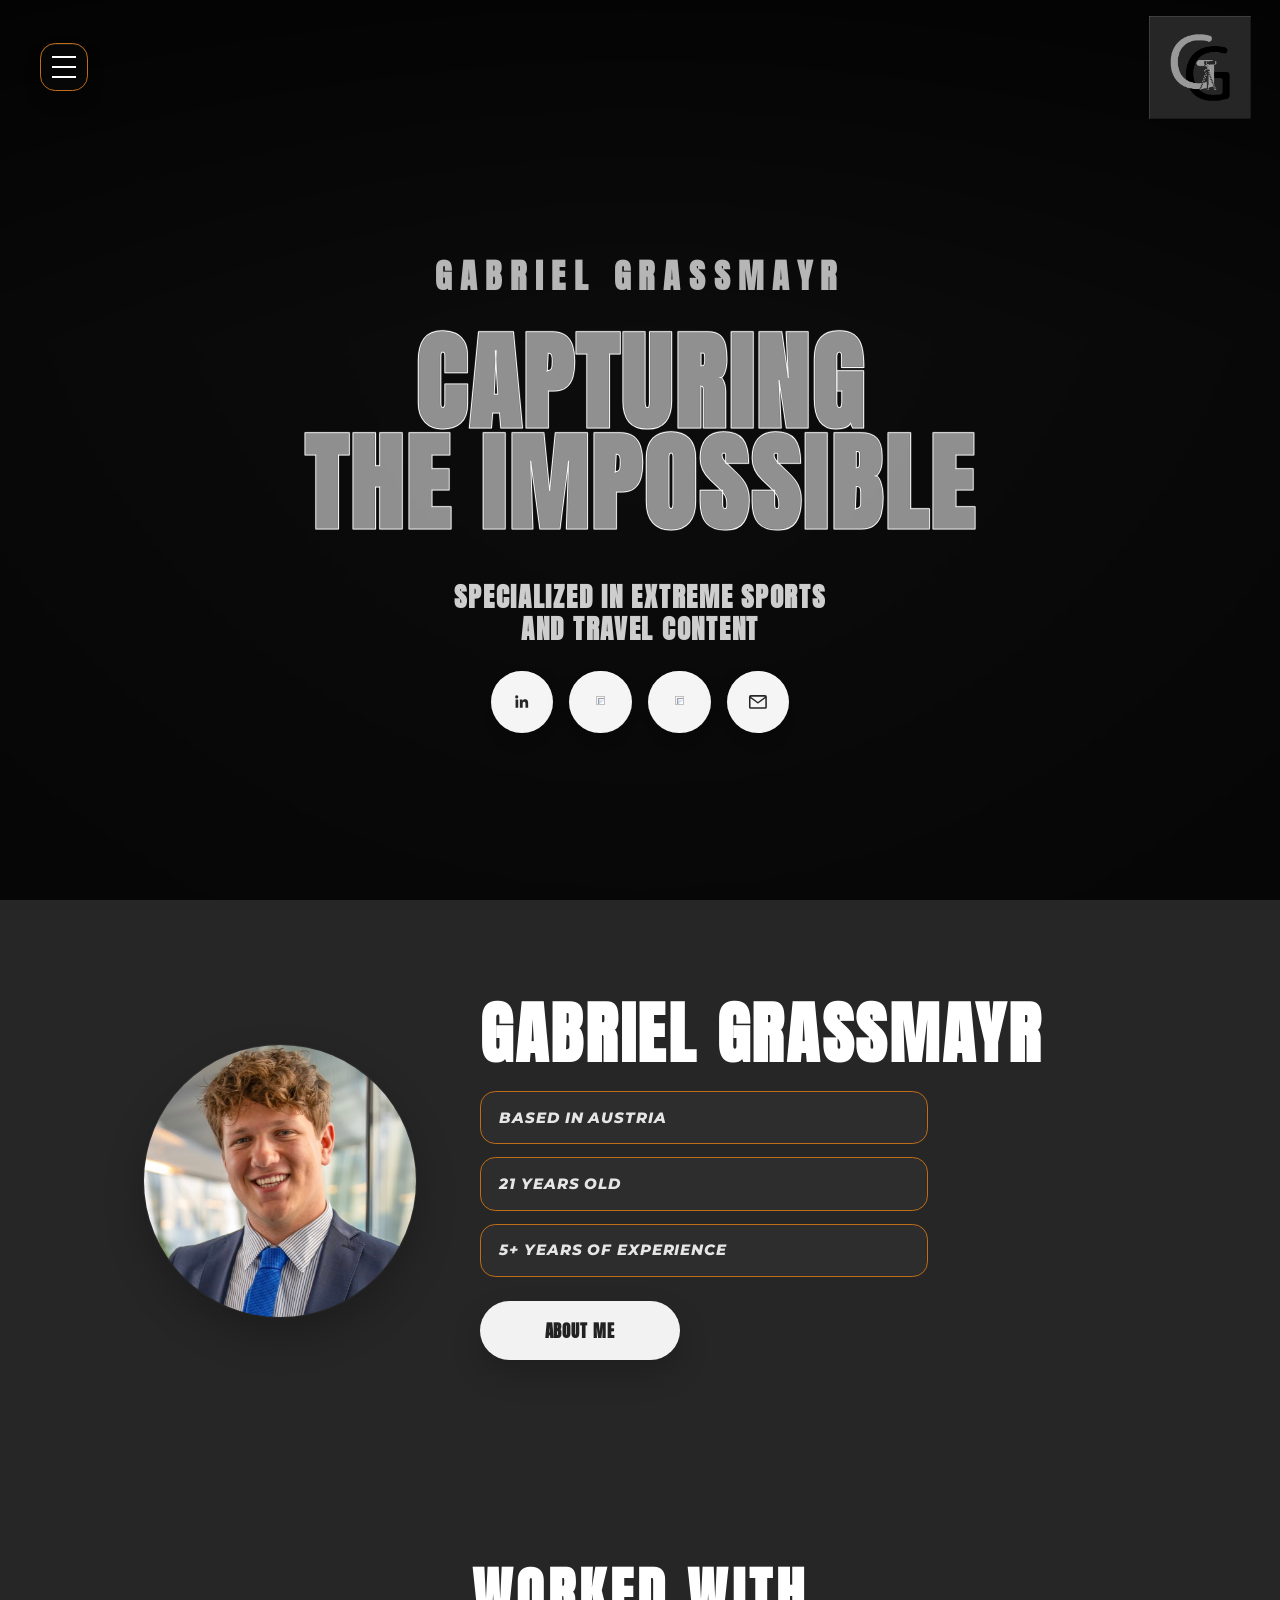
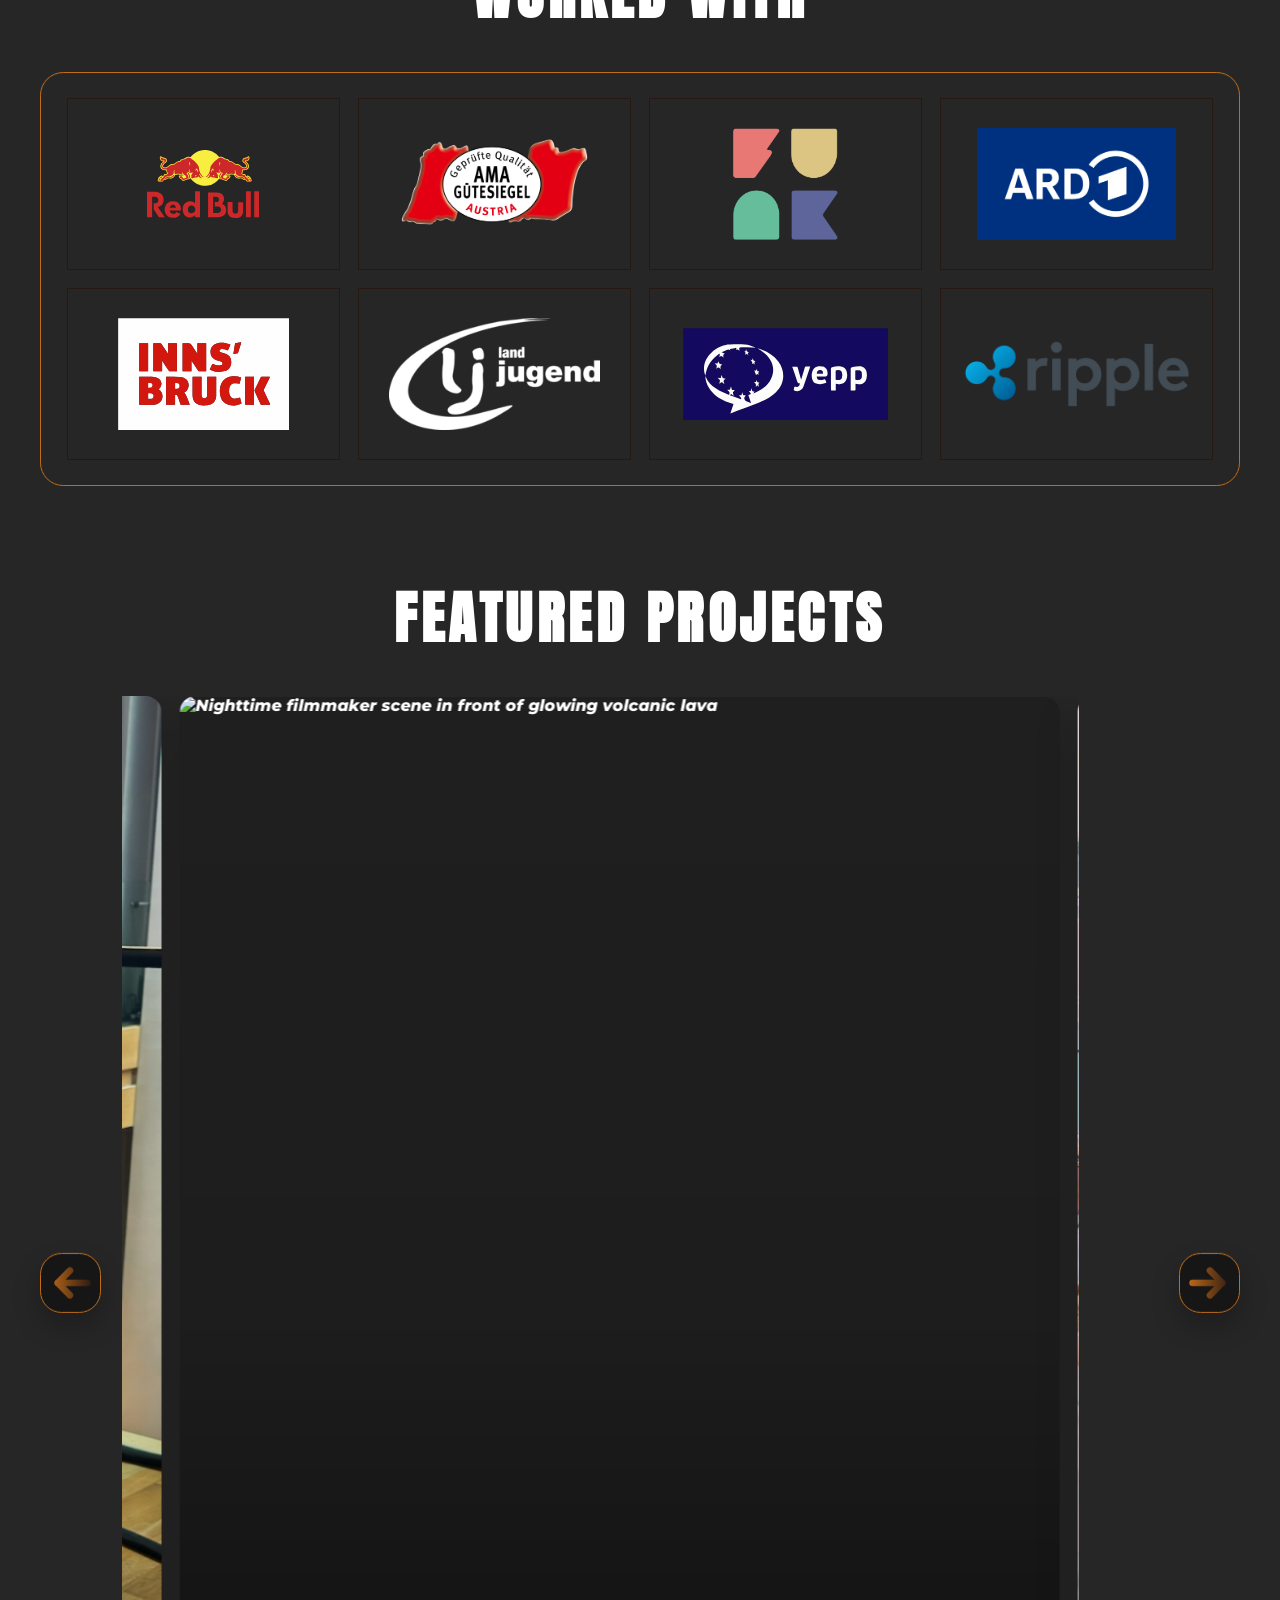
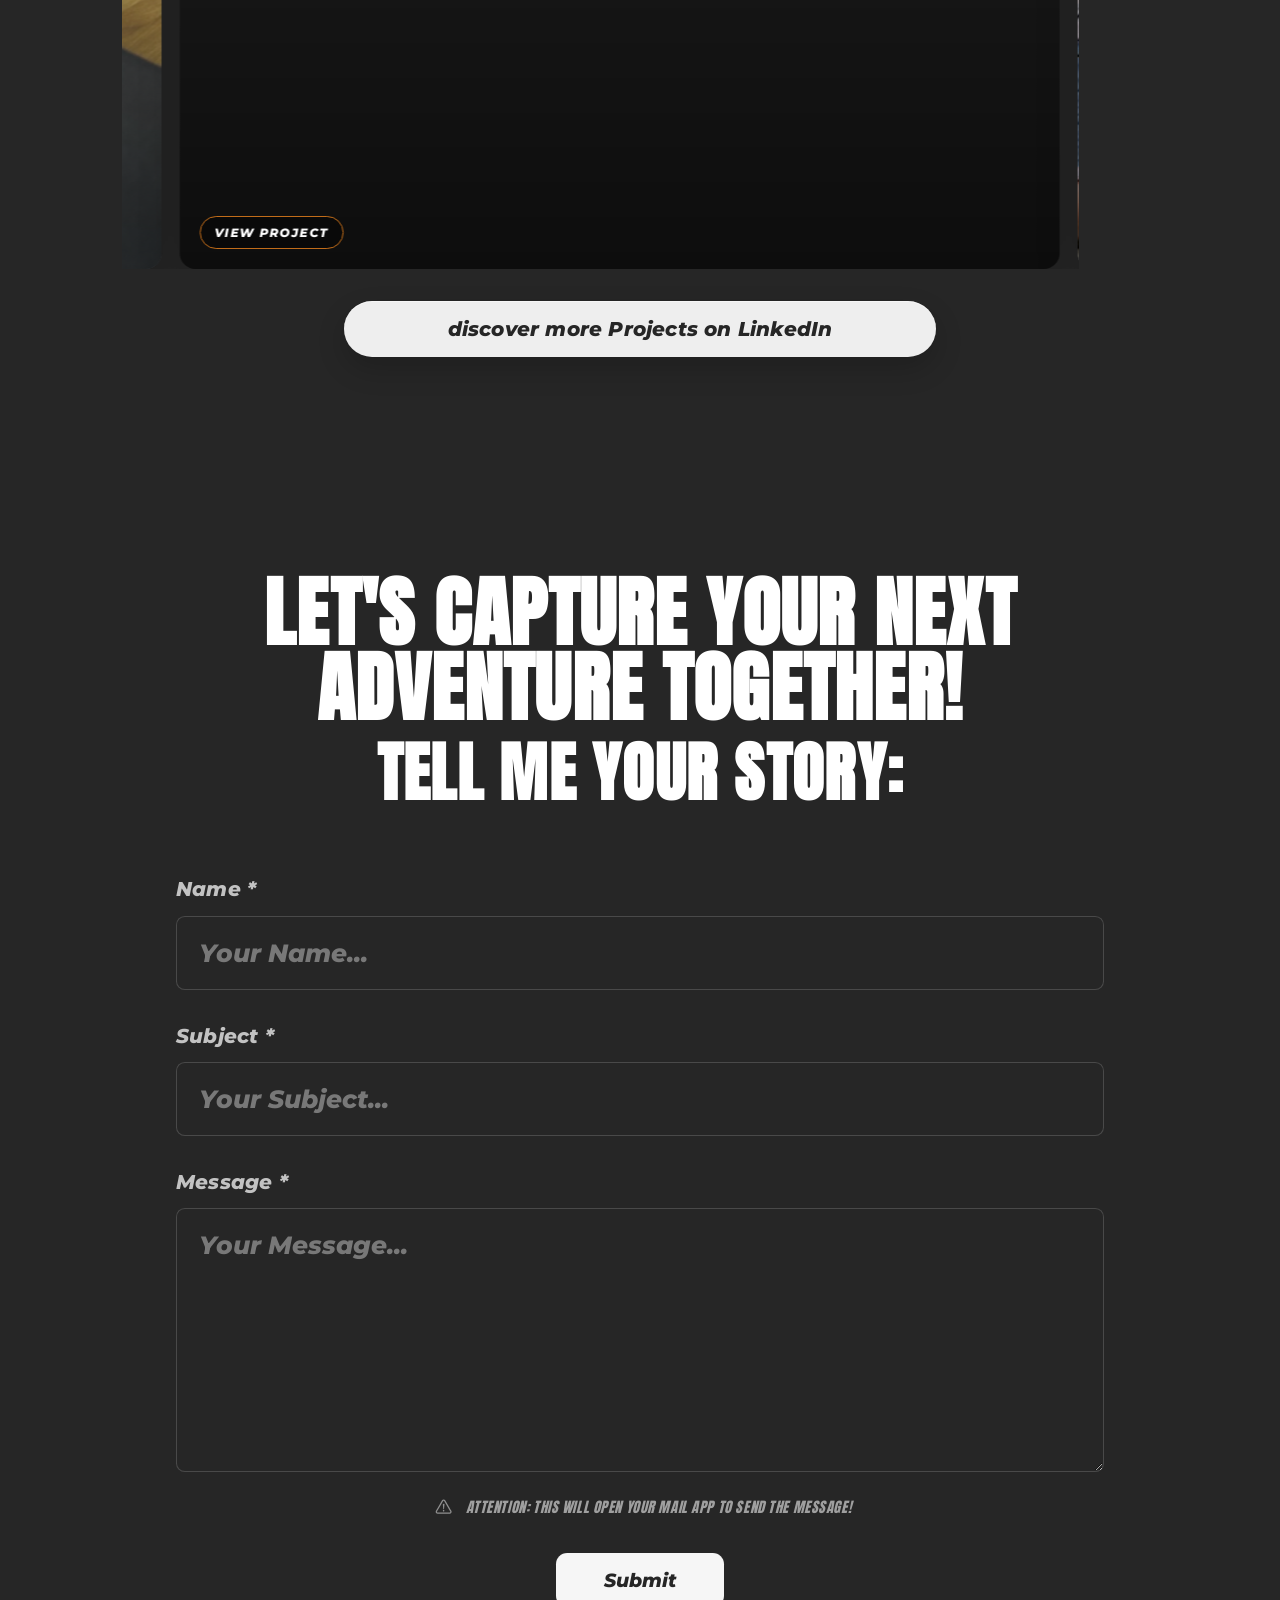
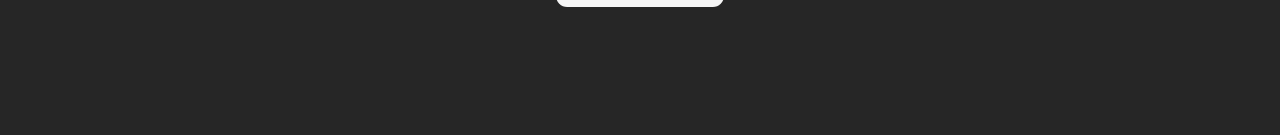
==== commit 2a843441: "Add fifth featured project" ====
--- a/index.html
+++ b/index.html
@@ -432,6 +432,22 @@
                   />
                   <span class="project-overlay"><span data-i18n="featured.viewProject">View Project</span></span>
                 </a>
+
+                <a
+                  class="project-card"
+                  href="https://youtube.com/shorts/Oju88EE6s18?si=L4toXBUgDXlH8L14"
+                  target="_blank"
+                  rel="noopener noreferrer"
+                  aria-label="Open featured project: Studio production YouTube Short"
+                  data-i18n-aria-label="featured.project5Aria"
+                >
+                  <img
+                    src="featured-project-5.png"
+                    alt="Studio monitor showing a production selfie during filming"
+                    data-i18n-alt="featured.project5Alt"
+                  />
+                  <span class="project-overlay"><span data-i18n="featured.viewProject">View Project</span></span>
+                </a>
               </div>
             </div>
 
--- a/styles.css
+++ b/styles.css
@@ -1388,10 +1388,22 @@
   color: var(--text);
 }
 
+.about-gallery-logo {
+  margin: 0 auto 1.5rem;
+  display: flex;
+  justify-content: center;
+}
+
+.about-gallery-logo img {
+  width: min(100%, 13.125rem);
+  max-width: 100%;
+  display: block;
+}
+
 .about-gallery-grid {
   display: grid;
-  grid-template-columns: minmax(0, 1fr) minmax(12rem, 0.7fr) minmax(0, 1fr);
-  grid-template-rows: 19rem 20rem;
+  grid-template-columns: repeat(2, minmax(0, 1fr));
+  grid-template-rows: 19rem 19rem 20rem 20rem 20rem;
   gap: 1rem;
 }
 
@@ -1419,32 +1431,39 @@
   border-radius: 1.25rem;
 }
 
-.about-gallery-card--portrait-a {
+.about-gallery-card--intro-a {
   grid-column: 1;
   grid-row: 1;
 }
 
-.about-gallery-card--logo {
+.about-gallery-card--intro-b {
   grid-column: 2;
   grid-row: 1;
 }
 
-.about-gallery-card--portrait-b {
-  grid-column: 3;
-  grid-row: 1;
+.about-gallery-card--intro-c {
+  grid-column: 1;
+  grid-row: 2;
+}
+
+.about-gallery-card--intro-d {
+  grid-column: 2;
+  grid-row: 2;
 }
 
 .about-gallery-card--wide {
-  grid-column: 1 / span 3;
-  grid-row: 2;
-}
-
-.about-gallery-card--logo img {
-  width: min(100%, 13.125rem);
-  max-width: 100%;
-  max-height: 82%;
-  background: transparent;
-  padding: 0;
+  grid-column: 1 / -1;
+  grid-row: 3;
+}
+
+.about-gallery-card--wide-secondary {
+  grid-column: 1 / -1;
+  grid-row: 4;
+}
+
+.about-gallery-card--wide-tertiary {
+  grid-column: 1 / -1;
+  grid-row: 5;
 }
 
 @media (max-width: 980px) {
@@ -1458,20 +1477,25 @@
 
   .about-gallery-grid {
     grid-template-columns: repeat(2, minmax(0, 1fr));
-    grid-template-rows: 12rem 18rem 19rem;
-  }
-
-  .about-gallery-card--logo {
-    grid-column: 1 / -1;
+    grid-template-rows: 18rem 18rem 19rem 19rem 19rem;
+  }
+
+  .about-gallery-card--intro-a {
+    grid-column: 1;
     grid-row: 1;
   }
 
-  .about-gallery-card--portrait-a {
+  .about-gallery-card--intro-b {
+    grid-column: 2;
+    grid-row: 1;
+  }
+
+  .about-gallery-card--intro-c {
     grid-column: 1;
     grid-row: 2;
   }
 
-  .about-gallery-card--portrait-b {
+  .about-gallery-card--intro-d {
     grid-column: 2;
     grid-row: 2;
   }
@@ -1479,6 +1503,16 @@
   .about-gallery-card--wide {
     grid-column: 1 / -1;
     grid-row: 3;
+  }
+
+  .about-gallery-card--wide-secondary {
+    grid-column: 1 / -1;
+    grid-row: 4;
+  }
+
+  .about-gallery-card--wide-tertiary {
+    grid-column: 1 / -1;
+    grid-row: 5;
   }
 }
 
@@ -1522,10 +1556,13 @@
   }
 
   .about-gallery-card,
-  .about-gallery-card--logo,
-  .about-gallery-card--portrait-a,
-  .about-gallery-card--portrait-b,
-  .about-gallery-card--wide {
+  .about-gallery-card--intro-a,
+  .about-gallery-card--intro-b,
+  .about-gallery-card--intro-c,
+  .about-gallery-card--intro-d,
+  .about-gallery-card--wide,
+  .about-gallery-card--wide-secondary,
+  .about-gallery-card--wide-tertiary {
     grid-column: auto;
     grid-row: auto;
     min-height: 20rem;
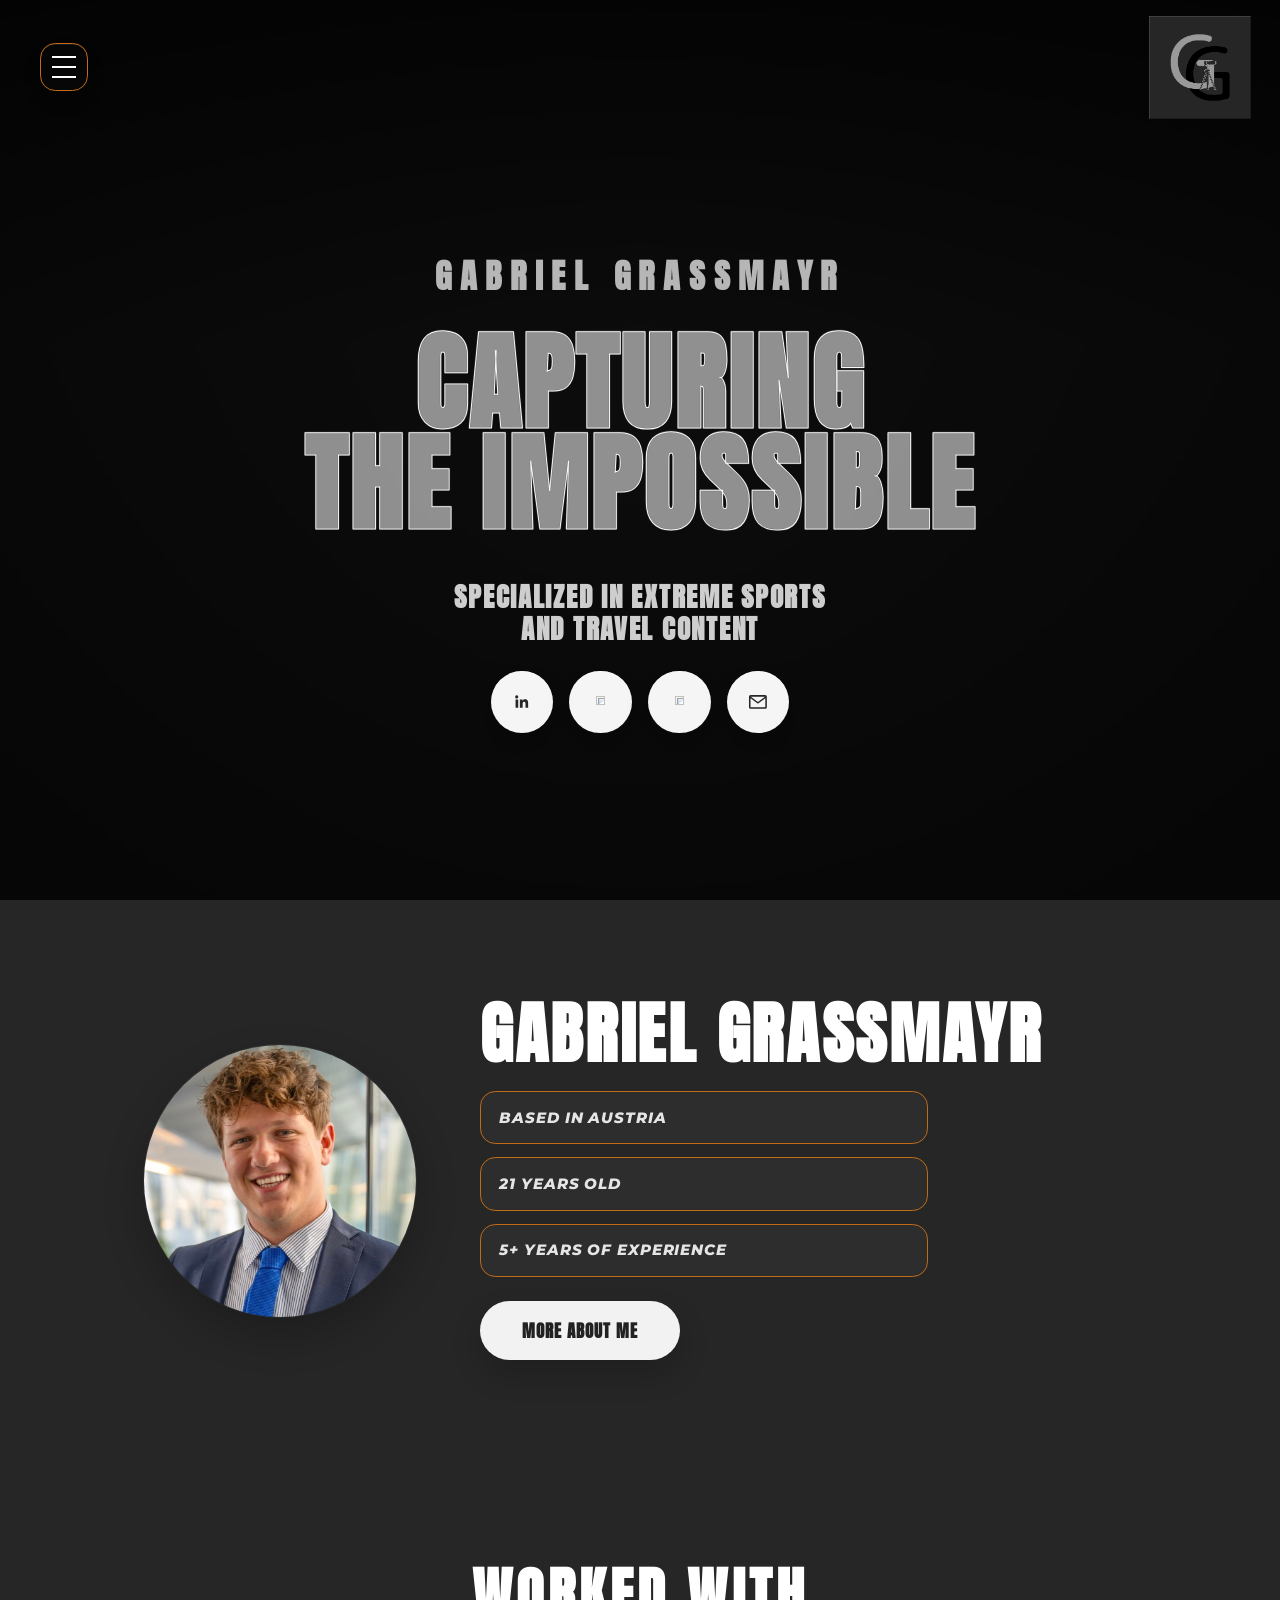
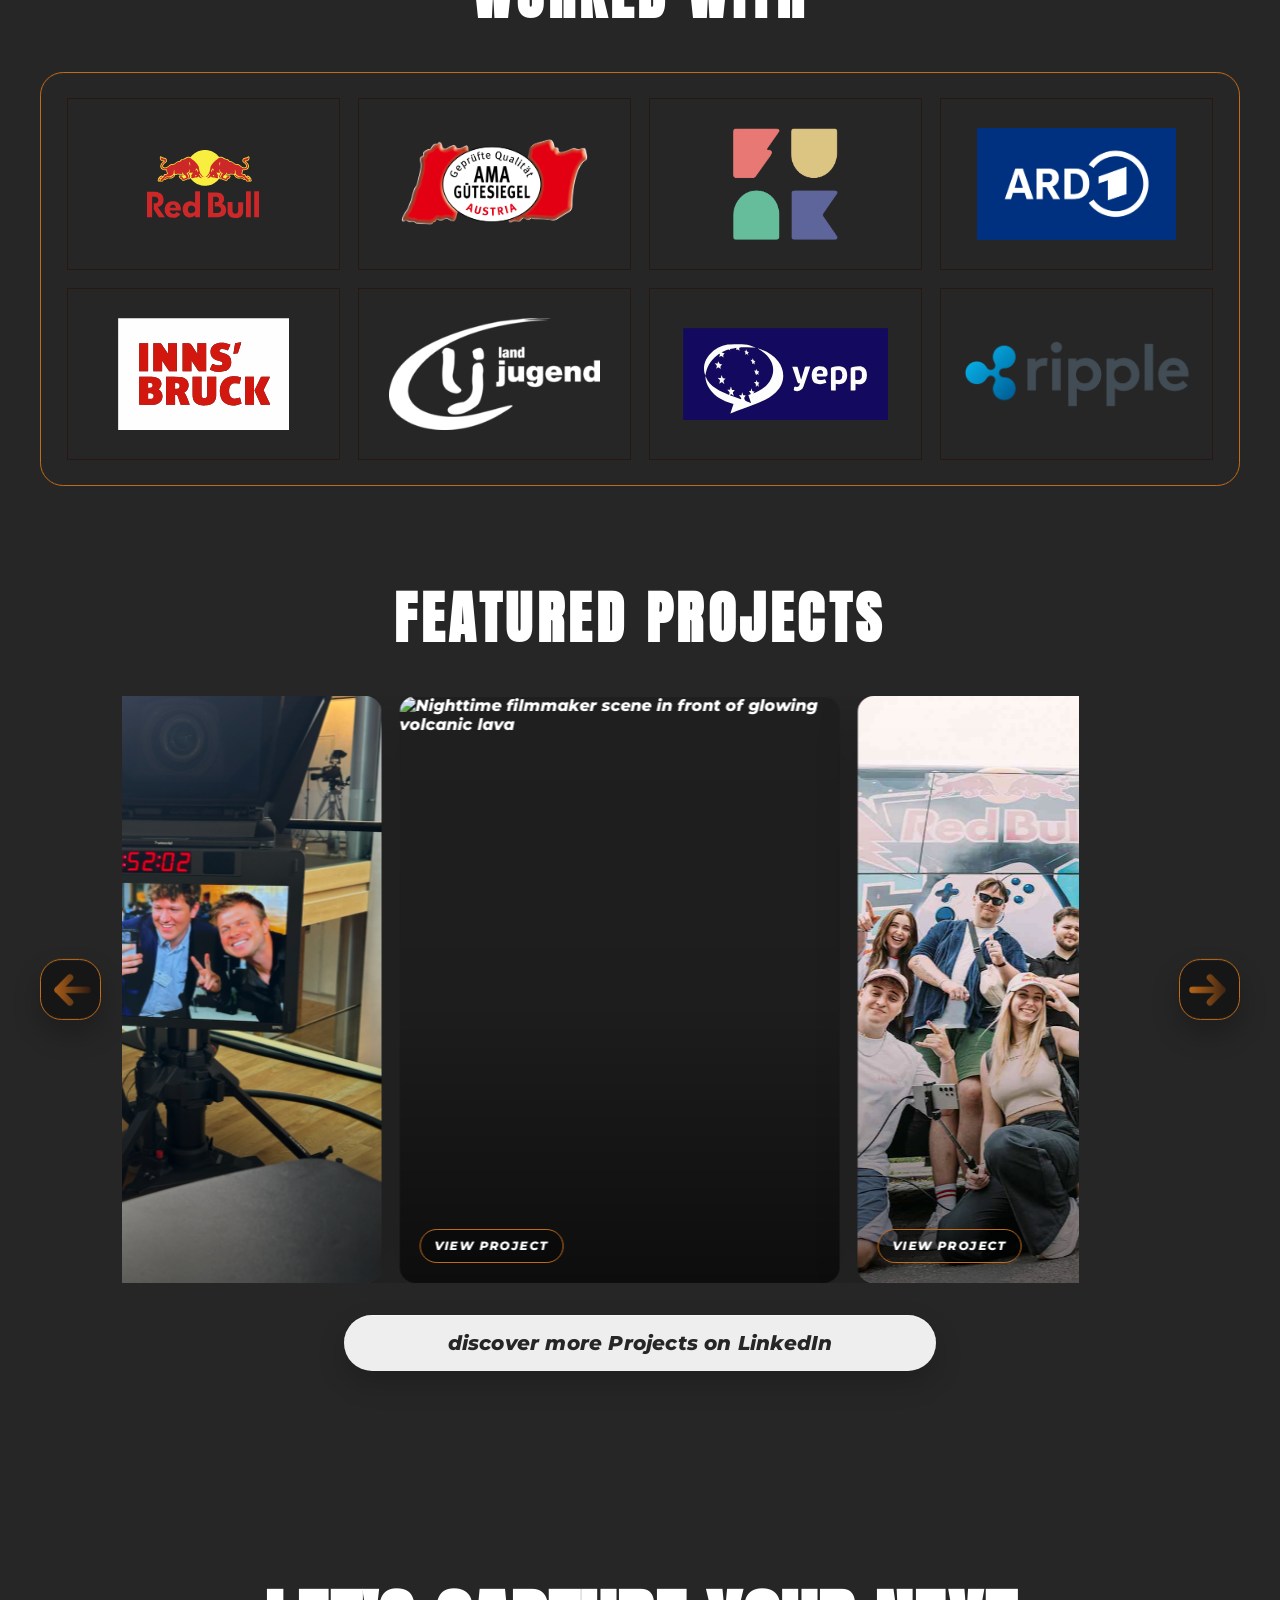
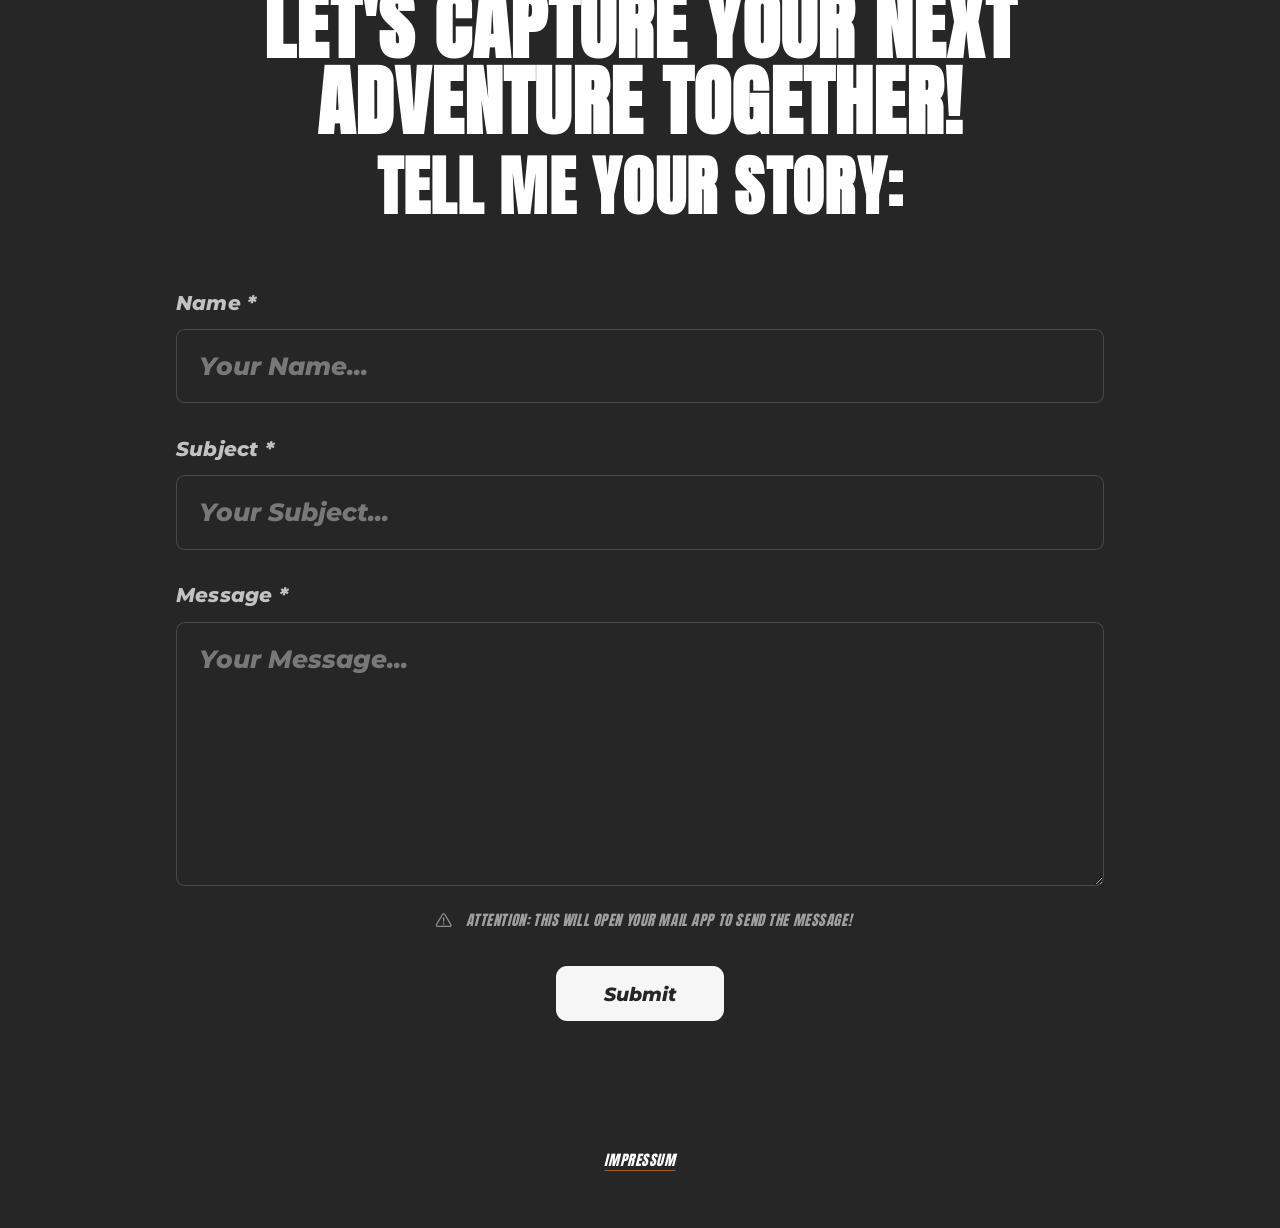
==== commit fef3c5fa: "Add imprint page" ====
--- a/index.html
+++ b/index.html
@@ -51,6 +51,7 @@
               <a href="about-me.html#about-profile" data-i18n="nav.aboutProfile">Profile</a>
               <a href="about-me.html#about-pictures" data-i18n="nav.aboutPictures">Pictures</a>
               <a href="about-me.html#contact-form" data-i18n="nav.aboutContact">Contact</a>
+              <a href="impressum/" data-i18n="nav.imprint">Impressum</a>
             </section>
           </div>
 
@@ -545,6 +546,10 @@
       </section>
     </main>
 
+    <footer class="contact-note" aria-label="Legal information">
+      <a href="impressum/" data-i18n="nav.imprint">Impressum</a>
+    </footer>
+
     <button
       class="scroll-top-button"
       type="button"
--- a/styles.css
+++ b/styles.css
@@ -776,6 +776,7 @@
   --carousel-button-size: 3.77rem;
   --carousel-button-gutter: clamp(2.8rem, 4.8vw, 3.8rem);
   --project-preview-bias: calc(((100% - (var(--carousel-button-gutter) * 2)) - (var(--project-peek) * 2)) * 0.05);
+  --project-card-width-factor: 0.5;
   position: relative;
   width: 100%;
   padding-inline: var(--carousel-button-gutter);
@@ -794,7 +795,7 @@
 .projects-track {
   display: grid;
   grid-auto-flow: column;
-  grid-auto-columns: calc(100% - (var(--project-peek) * 2));
+  grid-auto-columns: calc((100% - (var(--project-peek) * 2)) * var(--project-card-width-factor));
   gap: var(--project-gap);
   transition: transform 420ms cubic-bezier(0.22, 1, 0.36, 1);
   will-change: transform;
@@ -806,7 +807,7 @@
 
 .project-card {
   position: relative;
-  min-height: clamp(28rem, 58vw, 41.25rem);
+  min-height: clamp(3.94rem, 8.16vw, 5.8rem);
   overflow: hidden;
   border-radius: 1rem;
   background: #1f1f1f;
@@ -1094,6 +1095,23 @@
   flex: 0 0 auto;
 }
 
+.contact-note a {
+  color: var(--text);
+  text-decoration: underline;
+  text-decoration-color: rgba(193, 108, 25, 0.82);
+  text-decoration-thickness: 1px;
+  text-underline-offset: 0.26em;
+  transition:
+    color 160ms ease,
+    text-decoration-color 160ms ease;
+}
+
+.contact-note a:hover,
+.contact-note a:focus-visible {
+  color: #ffffff;
+  text-decoration-color: rgba(255, 255, 255, 0.84);
+}
+
 .contact-submit {
   display: block;
   margin-top: 2rem;
@@ -1128,6 +1146,11 @@
   outline-offset: 4px;
 }
 
+body > .contact-note {
+  margin: 0;
+  padding: 0 1rem clamp(2.5rem, 4.5vw, 3.75rem);
+}
+
 .logo-panel {
   padding: clamp(1.6rem, 2vw, 2.1rem);
   border-radius: 1.45rem;
@@ -1300,6 +1323,55 @@
   color: var(--text-soft);
   font-size: clamp(1rem, 1.35vw, 1.12rem);
   line-height: 1.75;
+}
+
+.about-copy h2 {
+  margin: clamp(2.8rem, 5vw, 4rem) 0 0;
+  font-family: var(--anton);
+  font-size: clamp(1.55rem, 3vw, 2.35rem);
+  font-style: normal;
+  font-weight: 600;
+  line-height: 1.05;
+  letter-spacing: 0.08em;
+  text-transform: uppercase;
+}
+
+.about-copy dl {
+  display: grid;
+  gap: 1rem;
+  margin: 2rem 0 0;
+  max-width: 46rem;
+  color: var(--text-soft);
+  font-size: clamp(1rem, 1.35vw, 1.12rem);
+  line-height: 1.65;
+}
+
+.about-copy dt {
+  color: rgba(255, 255, 255, 0.56);
+  font-size: 0.78rem;
+  letter-spacing: 0.08em;
+  text-transform: uppercase;
+}
+
+.about-copy dd {
+  margin: 0.25rem 0 0;
+}
+
+.about-copy a {
+  color: var(--text);
+  text-decoration: underline;
+  text-decoration-color: rgba(193, 108, 25, 0.82);
+  text-decoration-thickness: 1px;
+  text-underline-offset: 0.26em;
+  transition:
+    color 160ms ease,
+    text-decoration-color 160ms ease;
+}
+
+.about-copy a:hover,
+.about-copy a:focus-visible {
+  color: #ffffff;
+  text-decoration-color: rgba(255, 255, 255, 0.84);
 }
 
 .about-profile-panel {
@@ -1784,10 +1856,11 @@
   .projects-shell {
     --project-peek: clamp(0.35rem, 1.6vw, 0.8rem);
     --carousel-button-gutter: 2.9rem;
+    --project-card-width-factor: 0.6;
   }
 
   .project-card {
-    min-height: 24.4rem;
+    min-height: 4.1rem;
   }
 
   .project-overlay {
@@ -1916,6 +1989,7 @@
     --project-peek: 0.2rem;
     --carousel-button-size: 3.04rem;
     --carousel-button-gutter: 2.35rem;
+    --project-card-width-factor: 0.75;
   }
 
   .projects-link {
@@ -1979,7 +2053,7 @@
   }
 
   .project-card {
-    min-height: 18.75rem;
+    min-height: 4rem;
   }
 
   .project-overlay span {
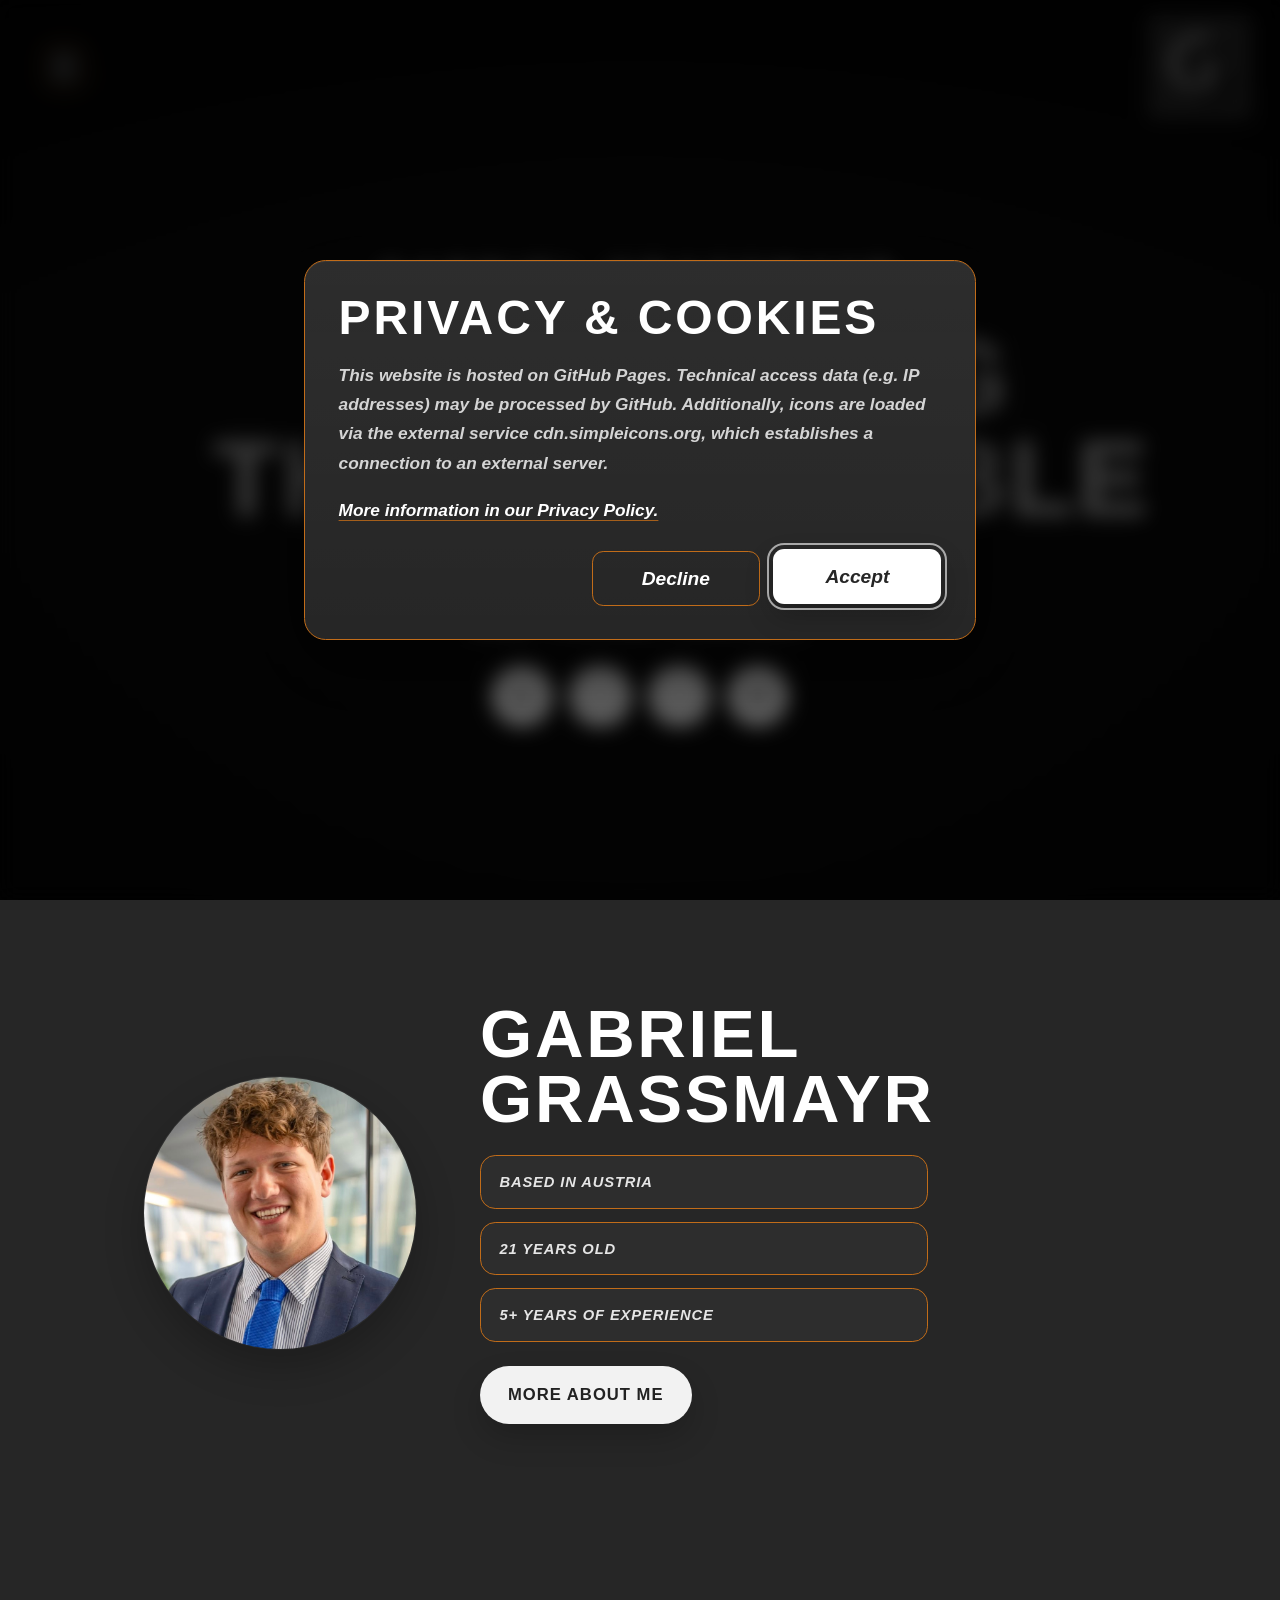
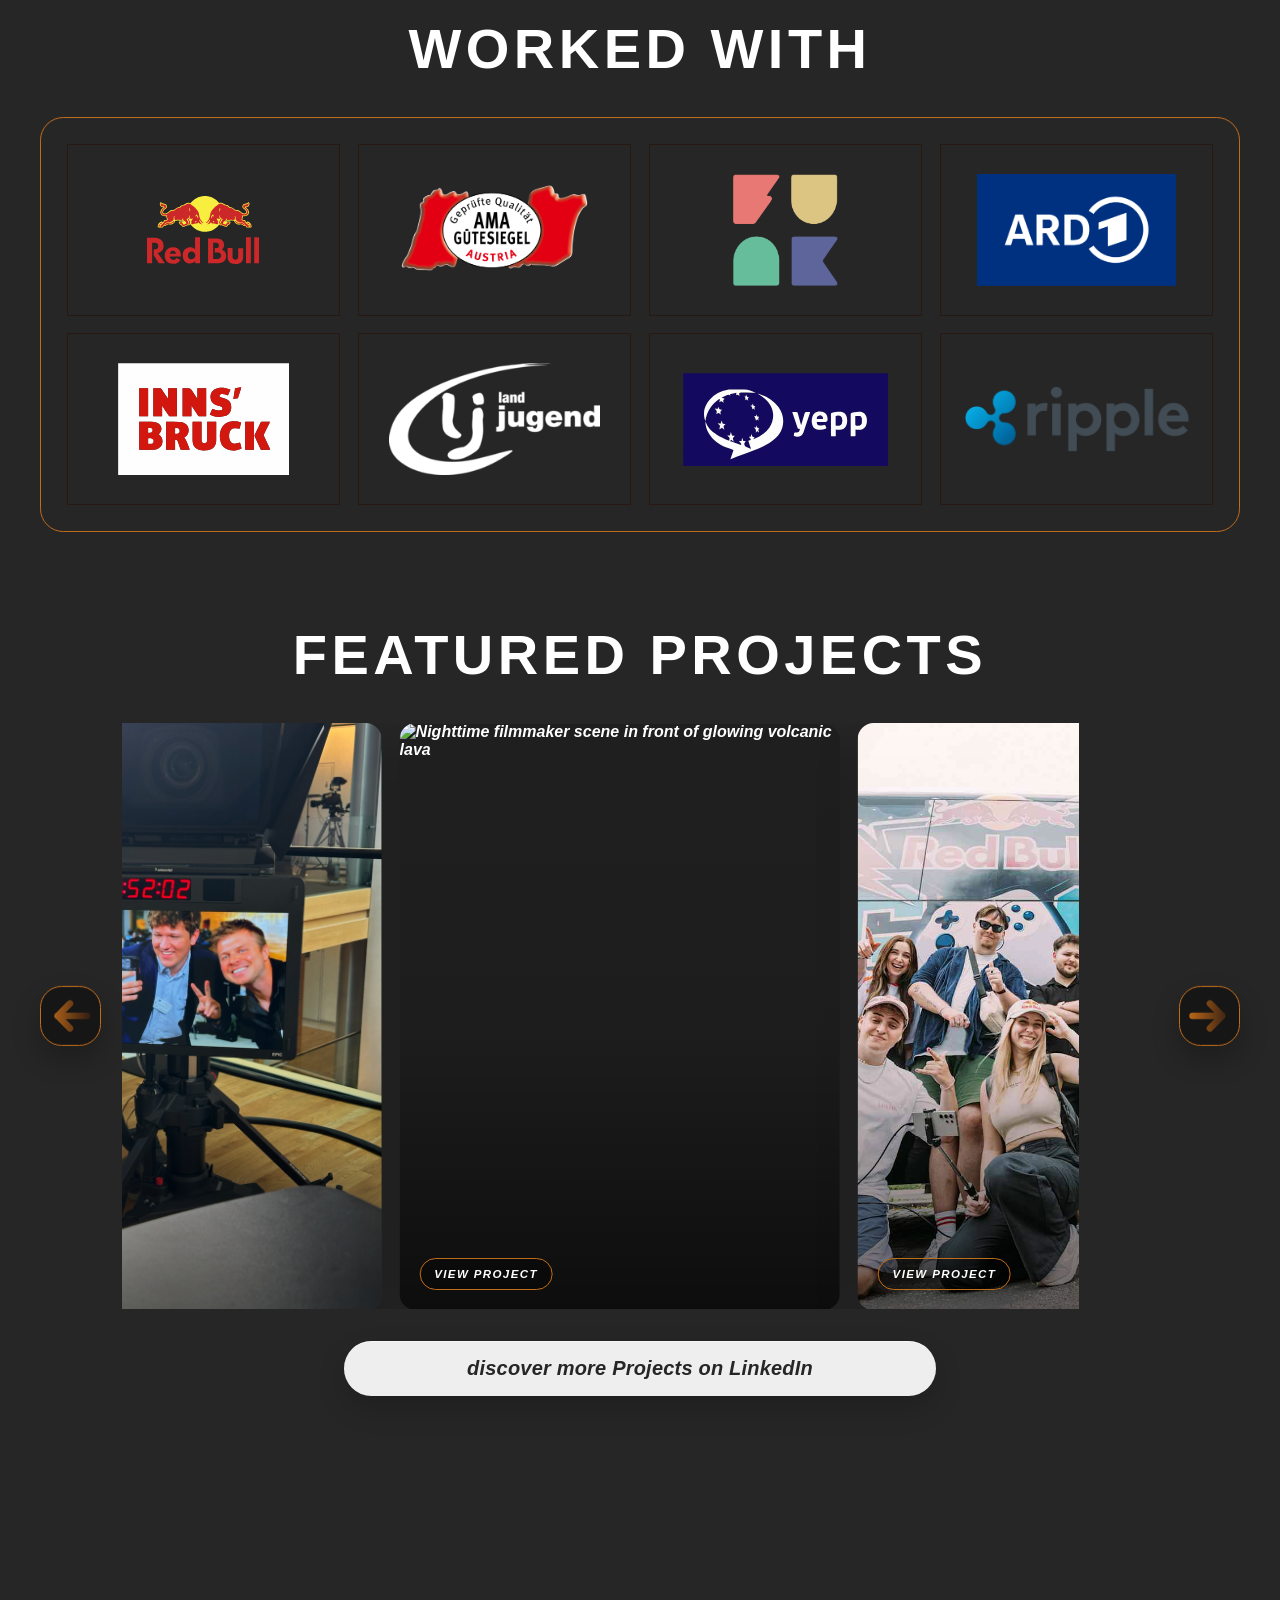
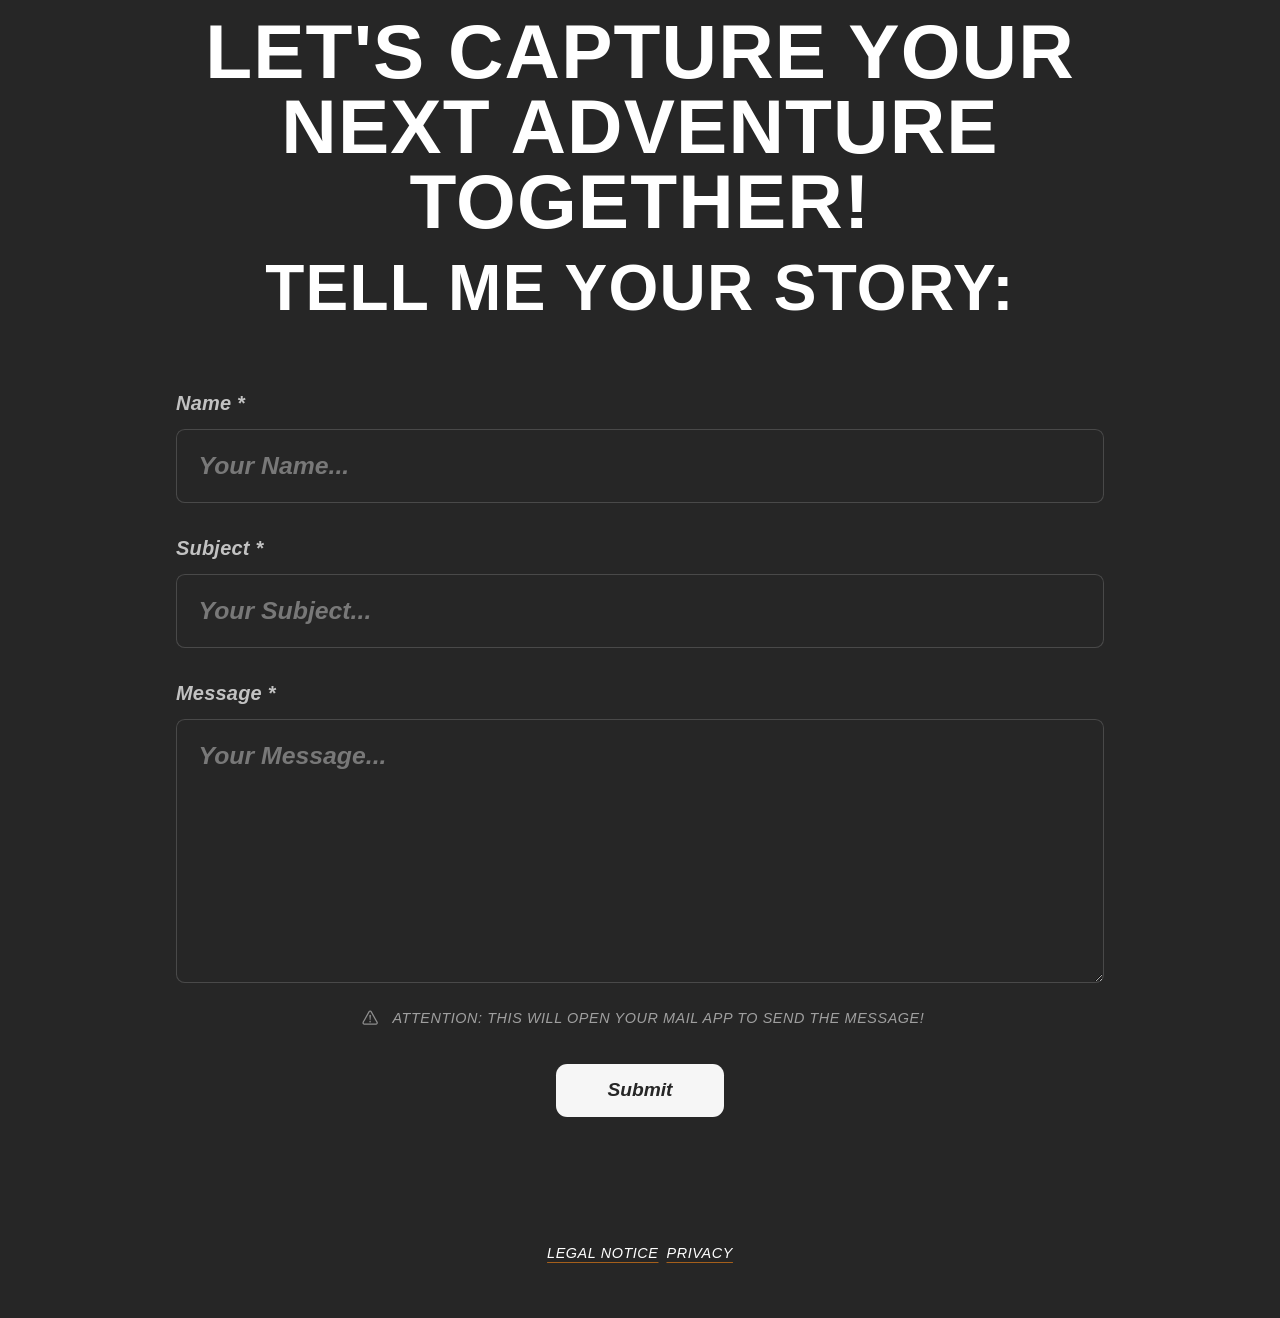
==== commit 49b628c4: "Add privacy policy and cookie consent" ====
--- a/index.html
+++ b/index.html
@@ -8,12 +8,6 @@
       name="description"
       data-i18n-content="meta.homeDescription"
       content="Cinematic filmmaker portfolio focused on extreme sports and travel content."
-    />
-    <link rel="preconnect" href="https://fonts.googleapis.com" />
-    <link rel="preconnect" href="https://fonts.gstatic.com" crossorigin />
-    <link
-      href="https://fonts.googleapis.com/css2?family=Anton&family=Montserrat:ital,wght@1,800&display=swap"
-      rel="stylesheet"
     />
     <link rel="stylesheet" href="styles.css" />
   </head>
@@ -142,9 +136,11 @@
               target="_blank"
               rel="noreferrer"
               aria-label="Instagram"
+              data-consent-resource="simpleicons"
+              hidden
             >
               <img
-                src="https://cdn.simpleicons.org/instagram/262626?viewbox=auto"
+                data-external-src="https://cdn.simpleicons.org/instagram/262626?viewbox=auto"
                 alt=""
                 aria-hidden="true"
                 decoding="async"
@@ -156,9 +152,11 @@
               target="_blank"
               rel="noreferrer"
               aria-label="TikTok"
+              data-consent-resource="simpleicons"
+              hidden
             >
               <img
-                src="https://cdn.simpleicons.org/tiktok/262626?viewbox=auto"
+                data-external-src="https://cdn.simpleicons.org/tiktok/262626?viewbox=auto"
                 alt=""
                 aria-hidden="true"
                 decoding="async"
@@ -548,6 +546,7 @@
 
     <footer class="contact-note" aria-label="Legal information">
       <a href="impressum/" data-i18n="nav.imprint">Impressum</a>
+      <a href="datenschutz/" data-i18n="nav.privacy">Datenschutz</a>
     </footer>
 
     <button
--- a/styles.css
+++ b/styles.css
@@ -1151,6 +1151,82 @@
   padding: 0 1rem clamp(2.5rem, 4.5vw, 3.75rem);
 }
 
+[data-cookie-consent] {
+  position: fixed;
+  inset: 0;
+  z-index: 100;
+  display: grid;
+  place-items: center;
+  padding: 1rem;
+  background: rgba(0, 0, 0, 0.62);
+  backdrop-filter: blur(10px);
+  -webkit-backdrop-filter: blur(10px);
+}
+
+[data-cookie-dialog] {
+  width: min(100%, 42rem);
+  padding: clamp(1.35rem, 3vw, 2.1rem);
+  border: 1px solid var(--box-border-color);
+  border-radius: 1.35rem;
+  background:
+    linear-gradient(180deg, rgba(255, 255, 255, 0.05), rgba(255, 255, 255, 0.02)),
+    #222222;
+  color: var(--text);
+  box-shadow:
+    0 24px 70px rgba(0, 0, 0, 0.42),
+    inset 0 1px 0 rgba(255, 255, 255, 0.05);
+}
+
+[data-cookie-dialog] h2 {
+  margin: 0;
+  font-family: var(--anton);
+  font-size: clamp(1.85rem, 4.5vw, 3rem);
+  font-style: normal;
+  font-weight: 600;
+  line-height: 1;
+  letter-spacing: 0.06em;
+  text-transform: uppercase;
+}
+
+[data-cookie-dialog] p {
+  margin: 1.15rem 0 0;
+  color: var(--text-soft);
+  font-size: clamp(0.95rem, 1.5vw, 1.08rem);
+  line-height: 1.7;
+}
+
+[data-cookie-dialog] a {
+  color: var(--text);
+  text-decoration: underline;
+  text-decoration-color: rgba(193, 108, 25, 0.82);
+  text-decoration-thickness: 1px;
+  text-underline-offset: 0.26em;
+}
+
+[data-cookie-actions] {
+  display: flex;
+  flex-wrap: wrap;
+  justify-content: flex-end;
+  gap: 0.85rem;
+  margin-top: 1.6rem;
+}
+
+[data-cookie-actions] .contact-submit {
+  margin: 0;
+}
+
+[data-cookie-decline] {
+  border: 1px solid var(--box-border-color);
+  background: transparent;
+  color: var(--text);
+  box-shadow: none;
+}
+
+[data-cookie-decline]:hover,
+[data-cookie-decline]:focus-visible {
+  background: rgba(255, 255, 255, 0.05);
+}
+
 .logo-panel {
   padding: clamp(1.6rem, 2vw, 2.1rem);
   border-radius: 1.45rem;
@@ -1340,6 +1416,25 @@
   display: grid;
   gap: 1rem;
   margin: 2rem 0 0;
+  max-width: 46rem;
+  color: var(--text-soft);
+  font-size: clamp(1rem, 1.35vw, 1.12rem);
+  line-height: 1.65;
+}
+
+.about-copy p:not([class]) {
+  margin: 1.15rem 0 0;
+  max-width: 46rem;
+  color: var(--text-soft);
+  font-size: clamp(1rem, 1.35vw, 1.12rem);
+  line-height: 1.75;
+}
+
+.about-copy ul {
+  display: grid;
+  gap: 0.65rem;
+  margin: 1.15rem 0 0;
+  padding-left: 1.25rem;
   max-width: 46rem;
   color: var(--text-soft);
   font-size: clamp(1rem, 1.35vw, 1.12rem);
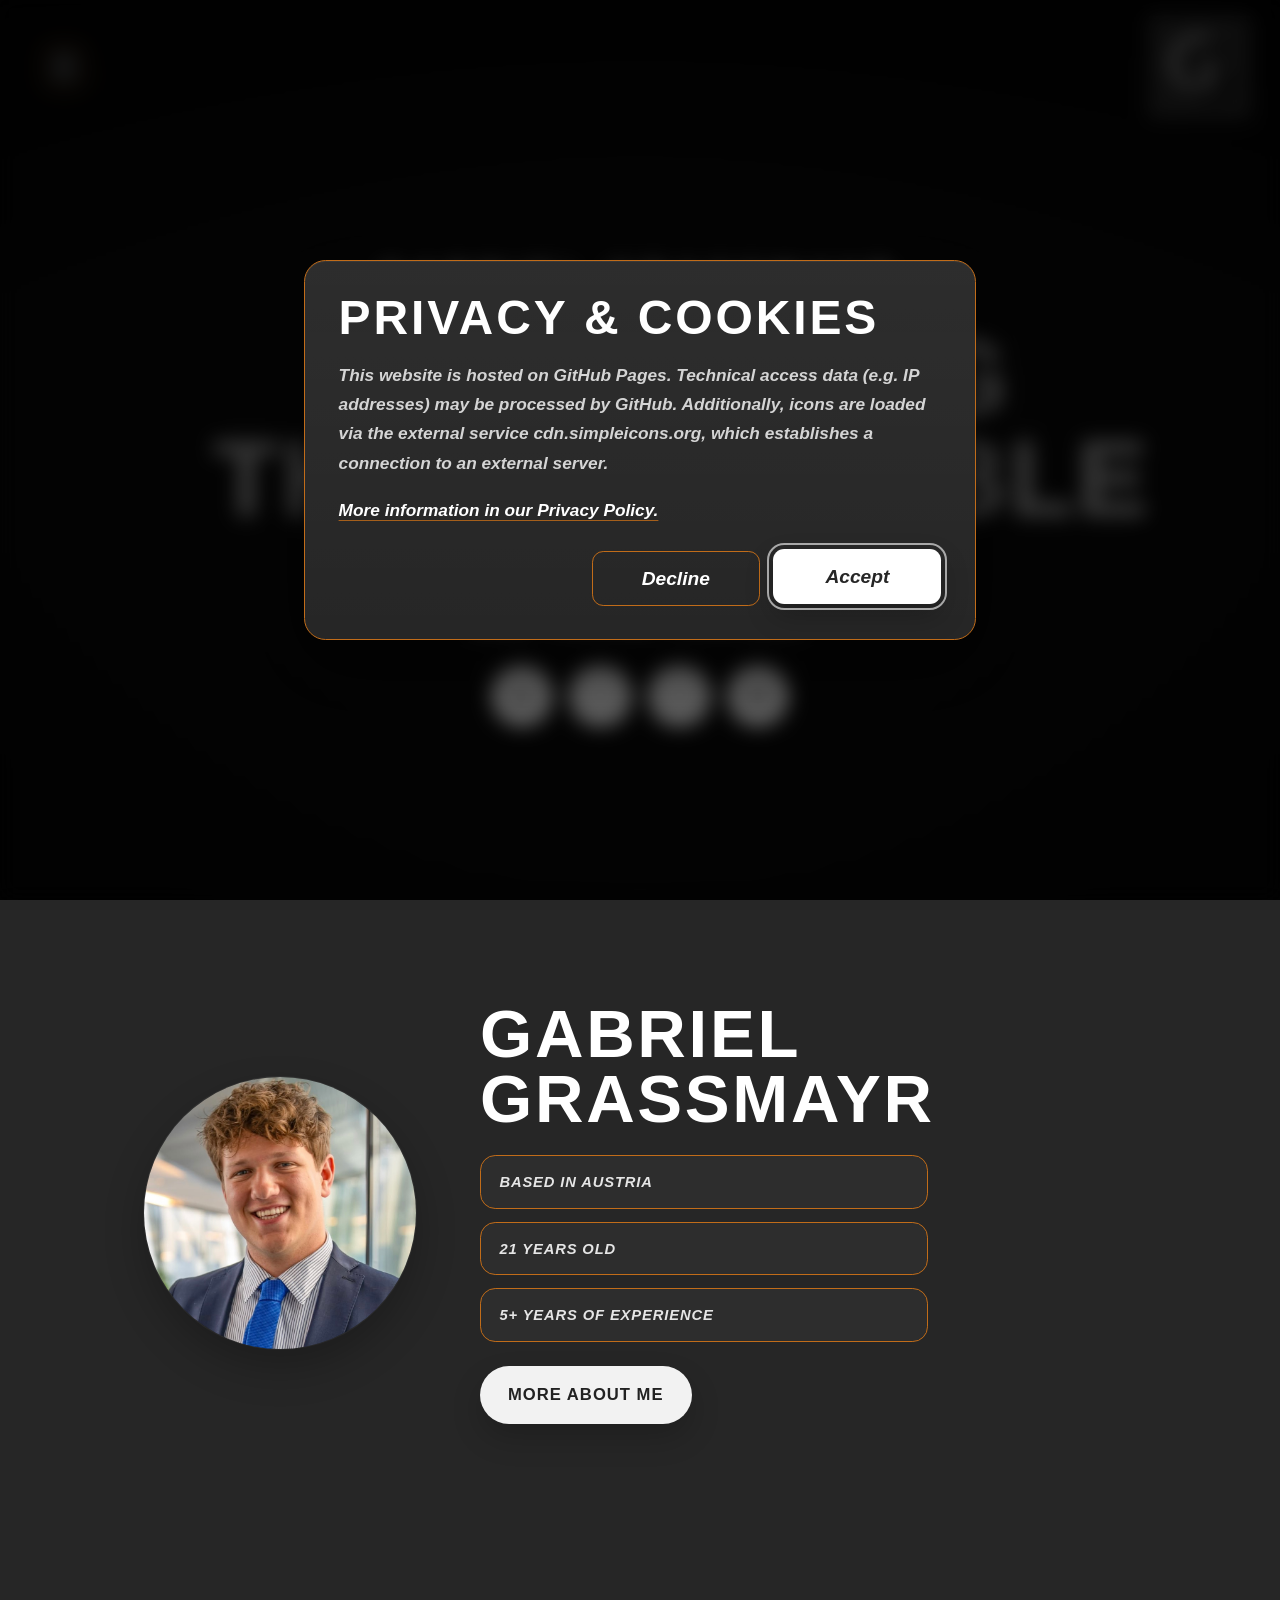
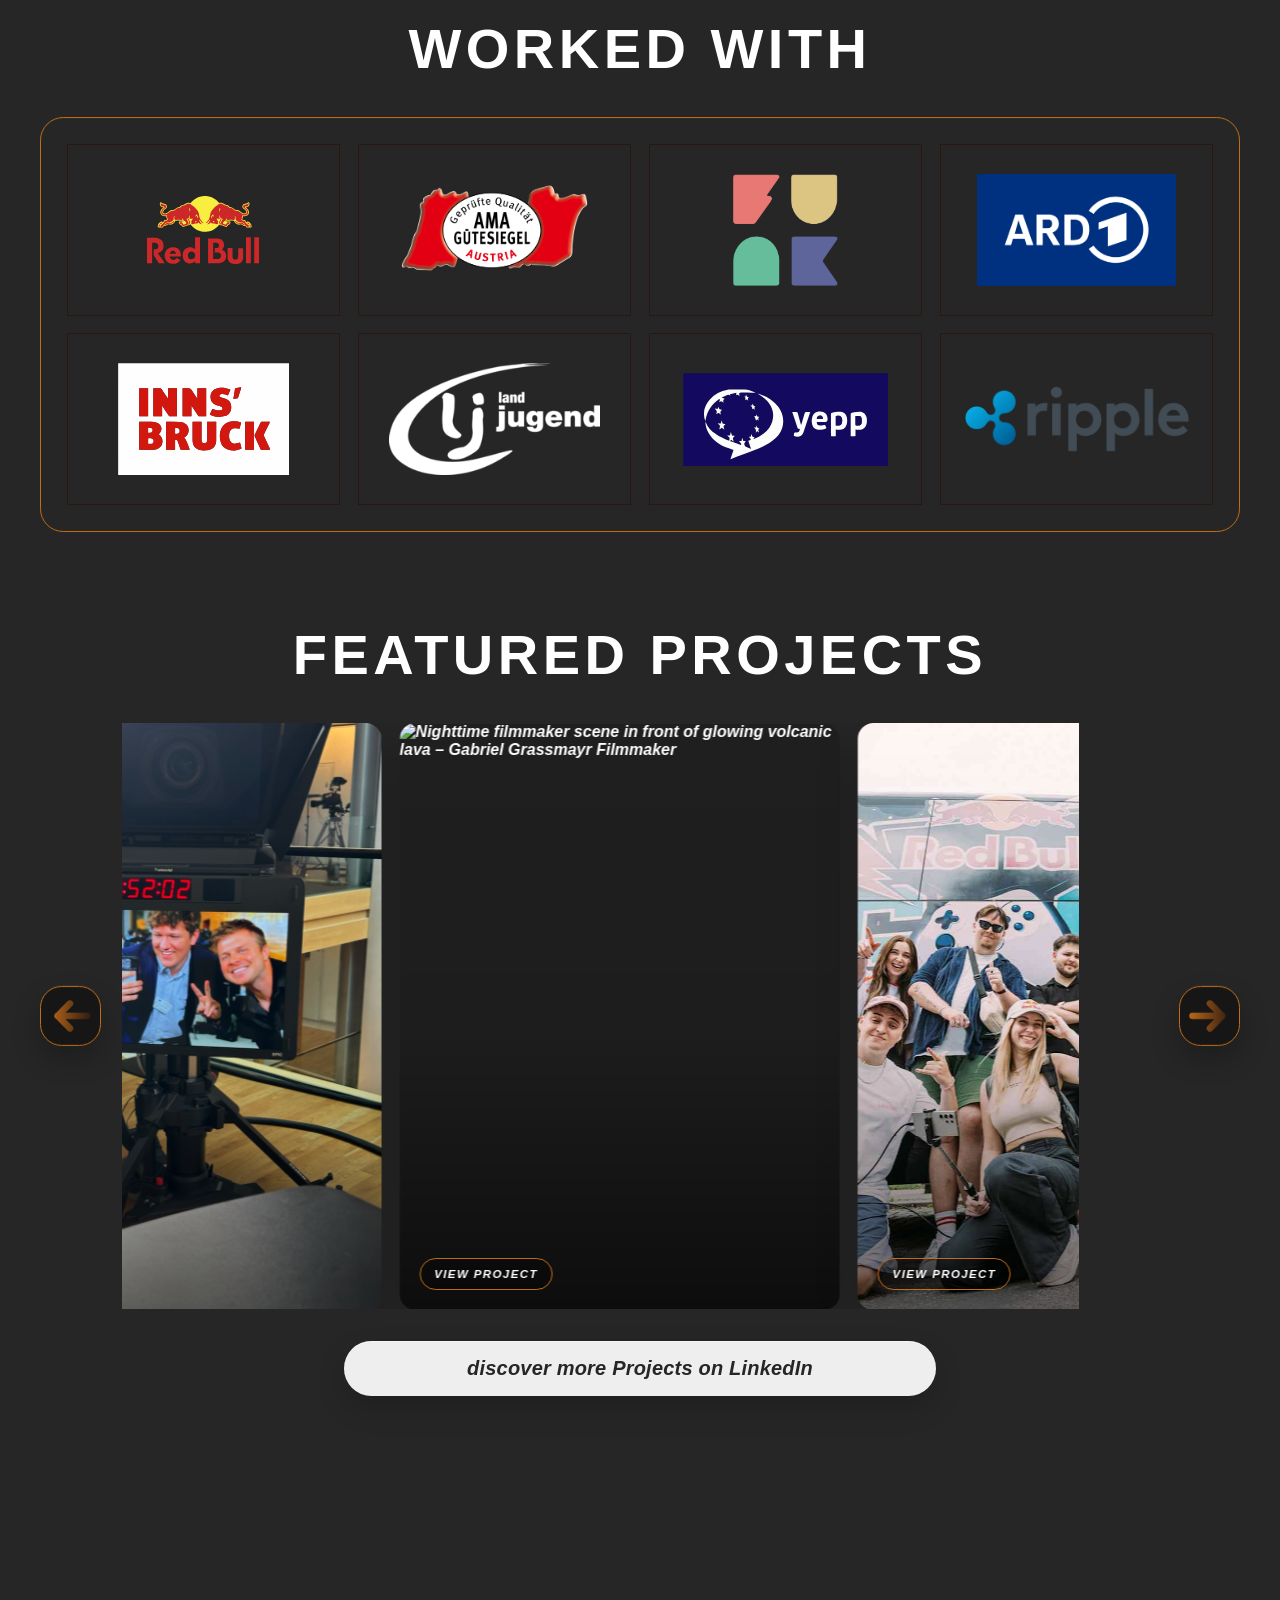
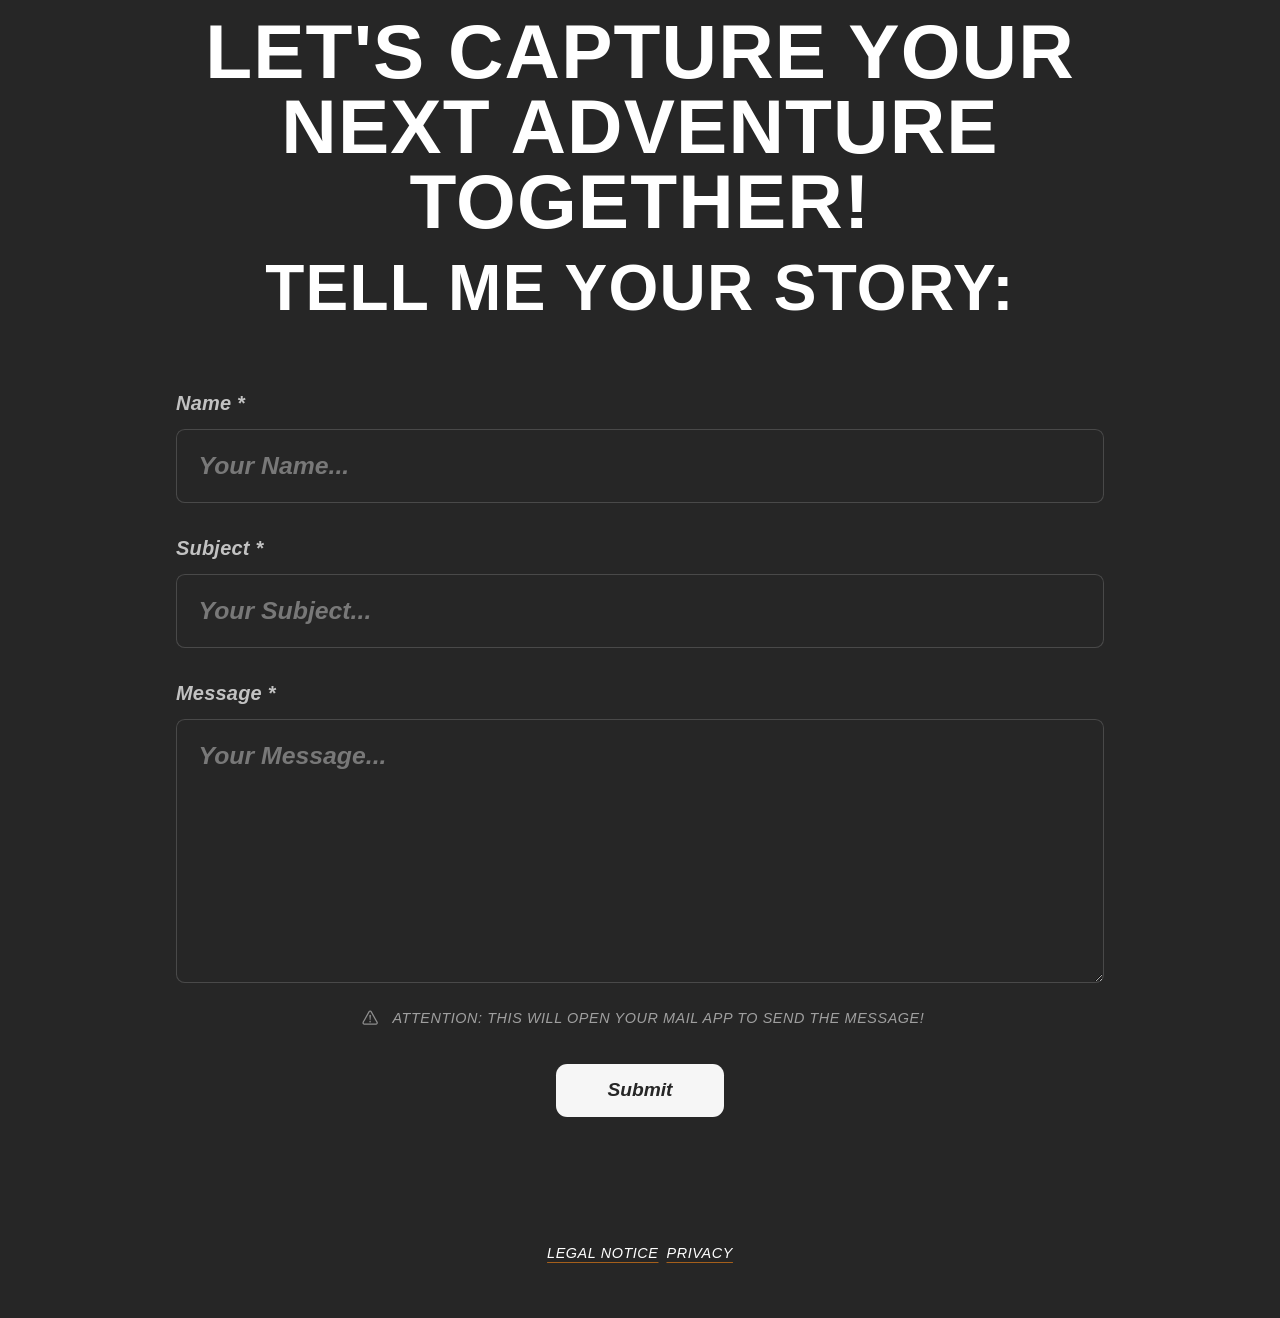
==== commit 5f83be7c: "Add technical SEO metadata" ====
--- a/index.html
+++ b/index.html
@@ -3,12 +3,94 @@
   <head>
     <meta charset="UTF-8" />
     <meta name="viewport" content="width=device-width, initial-scale=1.0" />
-    <title data-i18n="meta.homeTitle">Gabriel Grassmayr | Portfolio</title>
+    <title data-i18n="meta.homeTitle">Gabriel Grassmayr | Filmmaker – Extreme Sports &amp; Travel Content Austria</title>
+    <meta
+      name="title"
+      content="Gabriel Grassmayr | Filmmaker – Extreme Sports &amp; Travel Content Austria"
+    />
     <meta
       name="description"
       data-i18n-content="meta.homeDescription"
-      content="Cinematic filmmaker portfolio focused on extreme sports and travel content."
+      content="Gabriel Grassmayr ist freischaffender Filmemacher aus Innsbruck, Österreich. Spezialisiert auf Extremsport- und Reisecontent. Clients: Red Bull, ARD, Funk."
     />
+    <meta
+      name="ai-summary"
+      content="Gabriel Grassmayr is a freelance filmmaker from Rum near Innsbruck, Austria. Specialized in extreme sports and travel video content. Clients include Red Bull, ARD Mediathek, Funk, and the City of Innsbruck. 5+ years of experience. Available for freelance projects internationally."
+    />
+    <meta name="robots" content="index, follow" />
+    <meta name="author" content="Gabriel Grassmayr" />
+    <meta
+      name="keywords"
+      content="Filmmaker Austria, Filmemacher Innsbruck, Extremsport Video, Travel Content Creator, Red Bull Filmmaker, Videograf Tirol, Freelance Filmmaker Austria, Gabriel Grassmayr"
+    />
+    <link rel="canonical" href="https://fabi-l.github.io/GabiGrassmayr/" />
+    <meta property="og:type" content="website" />
+    <meta property="og:url" content="https://fabi-l.github.io/GabiGrassmayr/" />
+    <meta property="og:title" content="Gabriel Grassmayr | Filmmaker – Extreme Sports &amp; Travel Content Austria" />
+    <meta
+      property="og:description"
+      content="Gabriel Grassmayr ist freischaffender Filmemacher aus Innsbruck, Österreich. Spezialisiert auf Extremsport- und Reisecontent. Clients: Red Bull, ARD, Funk."
+    />
+    <meta property="og:image" content="https://fabi-l.github.io/GabiGrassmayr/profile-portrait-suit.jpeg" />
+    <meta property="og:image:alt" content="Gabriel Grassmayr – Filmmaker Portrait" />
+    <meta property="og:locale" content="de_AT" />
+    <meta property="og:locale:alternate" content="en_GB" />
+    <meta property="og:site_name" content="Gabriel Grassmayr | Filmmaker" />
+    <meta name="twitter:card" content="summary_large_image" />
+    <meta name="twitter:title" content="Gabriel Grassmayr | Filmmaker – Extreme Sports &amp; Travel Content Austria" />
+    <meta
+      name="twitter:description"
+      content="Gabriel Grassmayr ist freischaffender Filmemacher aus Innsbruck, Österreich. Spezialisiert auf Extremsport- und Reisecontent. Clients: Red Bull, ARD, Funk."
+    />
+    <meta name="twitter:image" content="https://fabi-l.github.io/GabiGrassmayr/profile-portrait-suit.jpeg" />
+    <script type="application/ld+json">
+      {
+        "@context": "https://schema.org",
+        "@type": "Person",
+        "name": "Gabriel Grassmayr",
+        "jobTitle": "Filmmaker",
+        "description": "Freelance filmmaker from Austria specialized in extreme sports and travel content. Clients include Red Bull, ARD, and Funk.",
+        "url": "https://fabi-l.github.io/GabiGrassmayr/",
+        "image": "https://fabi-l.github.io/GabiGrassmayr/profile-portrait-suit.jpeg",
+        "email": "mailto:gabrielgrassmayr@icloud.com",
+        "address": {
+          "@type": "PostalAddress",
+          "streetAddress": "Ulmenstraße 33",
+          "addressLocality": "Rum",
+          "postalCode": "6063",
+          "addressCountry": "AT"
+        },
+        "sameAs": [
+          "https://www.instagram.com/gabrielgrassmayr",
+          "https://www.tiktok.com/@gabrielgrassmayr",
+          "https://www.linkedin.com/in/gabrielgrassmayr/"
+        ],
+        "knowsAbout": [
+          "Extreme Sports Filmmaking",
+          "Travel Content",
+          "Cinematography",
+          "Video Production"
+        ],
+        "worksFor": {
+          "@type": "Organization",
+          "name": "Selbstständig / Freelance"
+        }
+      }
+    </script>
+    <script type="application/ld+json">
+      {
+        "@context": "https://schema.org",
+        "@type": "WebSite",
+        "name": "Gabriel Grassmayr | Filmmaker",
+        "url": "https://fabi-l.github.io/GabiGrassmayr/",
+        "description": "Portfolio website of Gabriel Grassmayr, freelance filmmaker specialized in extreme sports and travel content from Austria.",
+        "inLanguage": ["de-AT", "en"],
+        "author": {
+          "@type": "Person",
+          "name": "Gabriel Grassmayr"
+        }
+      }
+    </script>
     <link rel="stylesheet" href="styles.css" />
   </head>
   <body data-page="home">
@@ -185,7 +267,7 @@
             <figure class="about-teaser-portrait">
               <img
                 src="profile-portrait-suit.jpeg"
-                alt="Gabriel Grassmayr smiling in a blue suit portrait."
+                alt="Gabriel Grassmayr – Filmmaker Portrait, Innsbruck Austria"
                 data-i18n-alt="aboutTeaser.portraitAlt"
                 loading="lazy"
               />
@@ -378,7 +460,7 @@
                 >
                   <img
                     src="featured-project-1.jpg"
-                    alt="Nighttime filmmaker scene in front of glowing volcanic lava"
+                    alt="Nighttime filmmaker scene in front of glowing volcanic lava – Gabriel Grassmayr Filmmaker"
                     data-i18n-alt="featured.project1Alt"
                   />
                   <span class="project-overlay"><span data-i18n="featured.viewProject">View Project</span></span>
@@ -394,7 +476,7 @@
                 >
                   <img
                     src="featured-project-2.jpeg"
-                    alt="Crew portrait in front of a Red Bull branded bus"
+                    alt="Crew portrait in front of a Red Bull branded bus – Gabriel Grassmayr Filmmaker"
                     data-i18n-alt="featured.project2Alt"
                   />
                   <span class="project-overlay"><span data-i18n="featured.viewProject">View Project</span></span>
@@ -410,7 +492,7 @@
                 >
                   <img
                     src="featured-project-3.jpg"
-                    alt="Molten metal and flames in a dark industrial setting"
+                    alt="Molten metal and flames in a dark industrial setting – Gabriel Grassmayr Filmmaker"
                     data-i18n-alt="featured.project3Alt"
                   />
                   <span class="project-overlay"><span data-i18n="featured.viewProject">View Project</span></span>
@@ -426,7 +508,7 @@
                 >
                   <img
                     src="featured-project-4.jpg"
-                    alt="Worker standing beside a large cast bell in a workshop"
+                    alt="Worker standing beside a large cast bell in a workshop – Gabriel Grassmayr Filmmaker"
                     data-i18n-alt="featured.project4Alt"
                   />
                   <span class="project-overlay"><span data-i18n="featured.viewProject">View Project</span></span>
@@ -442,7 +524,7 @@
                 >
                   <img
                     src="featured-project-5.png"
-                    alt="Studio monitor showing a production selfie during filming"
+                    alt="Studio monitor showing a production selfie during filming – Gabriel Grassmayr Filmmaker"
                     data-i18n-alt="featured.project5Alt"
                   />
                   <span class="project-overlay"><span data-i18n="featured.viewProject">View Project</span></span>
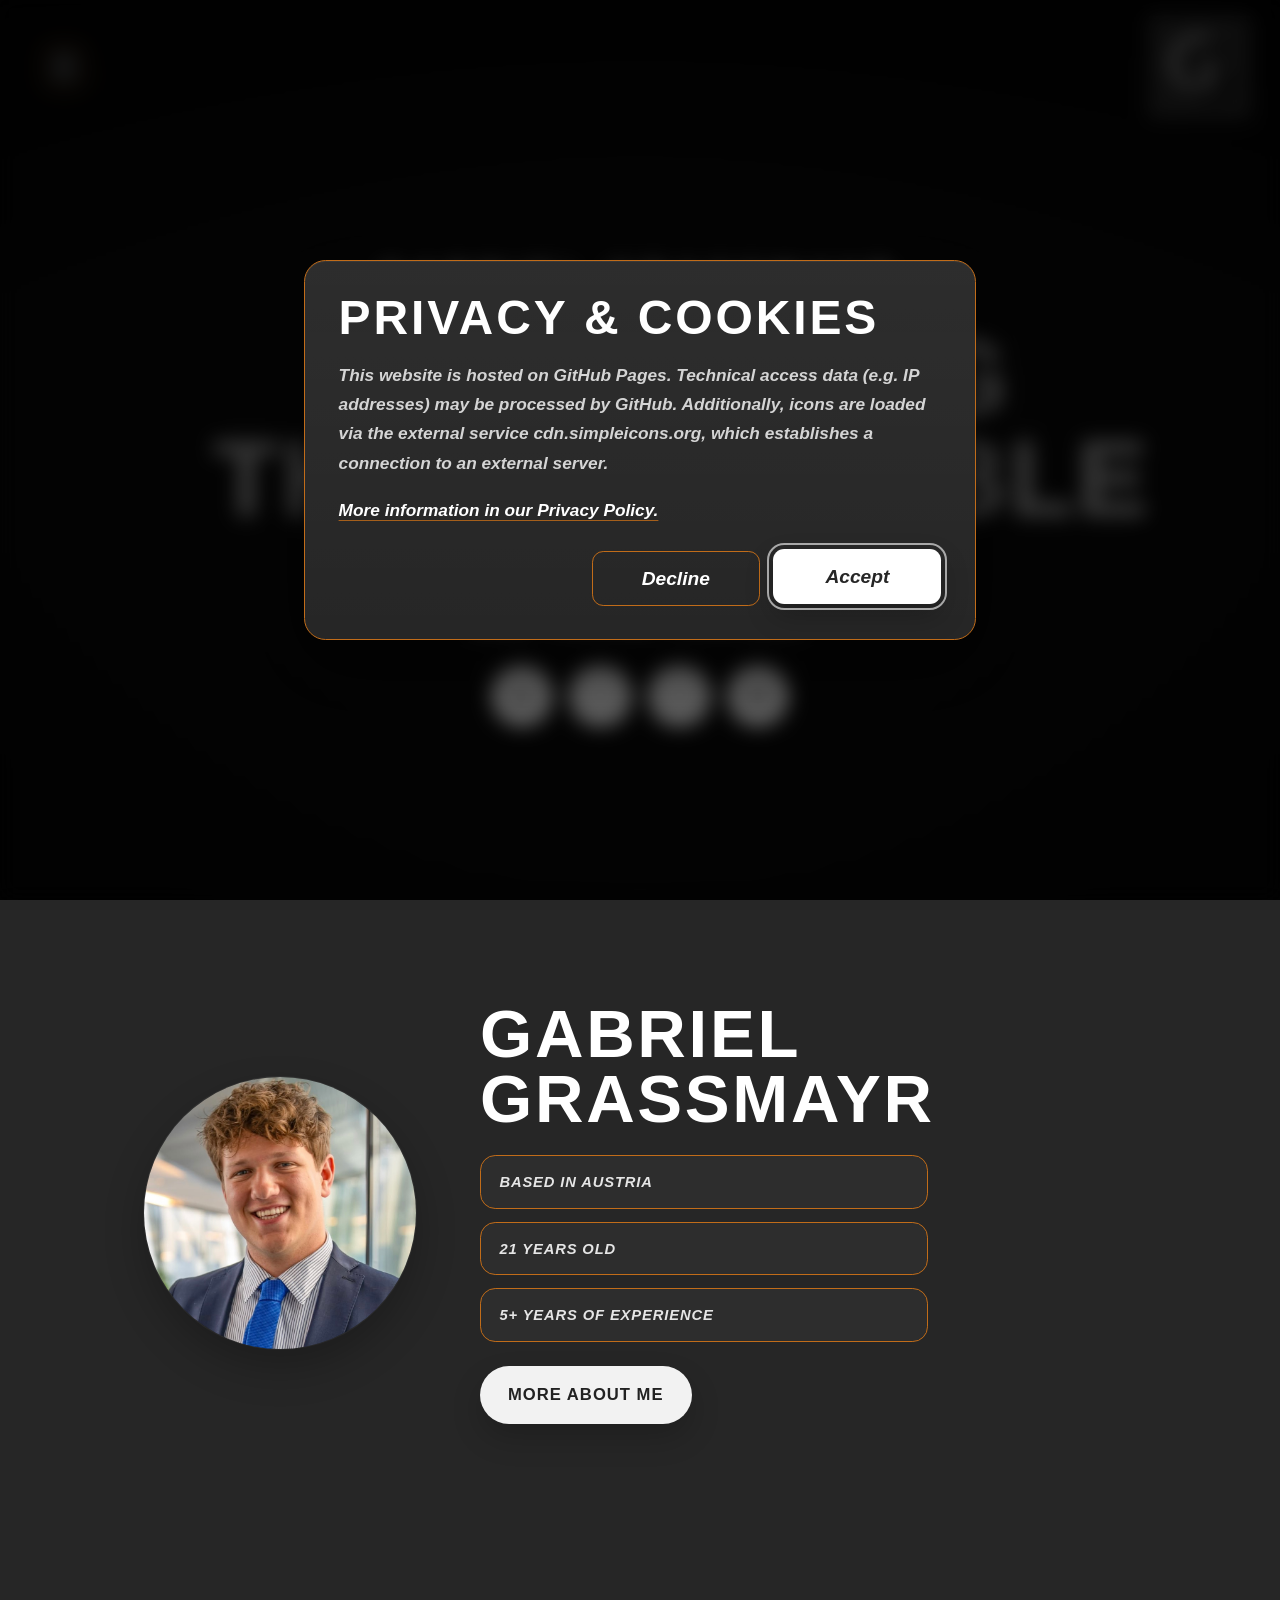
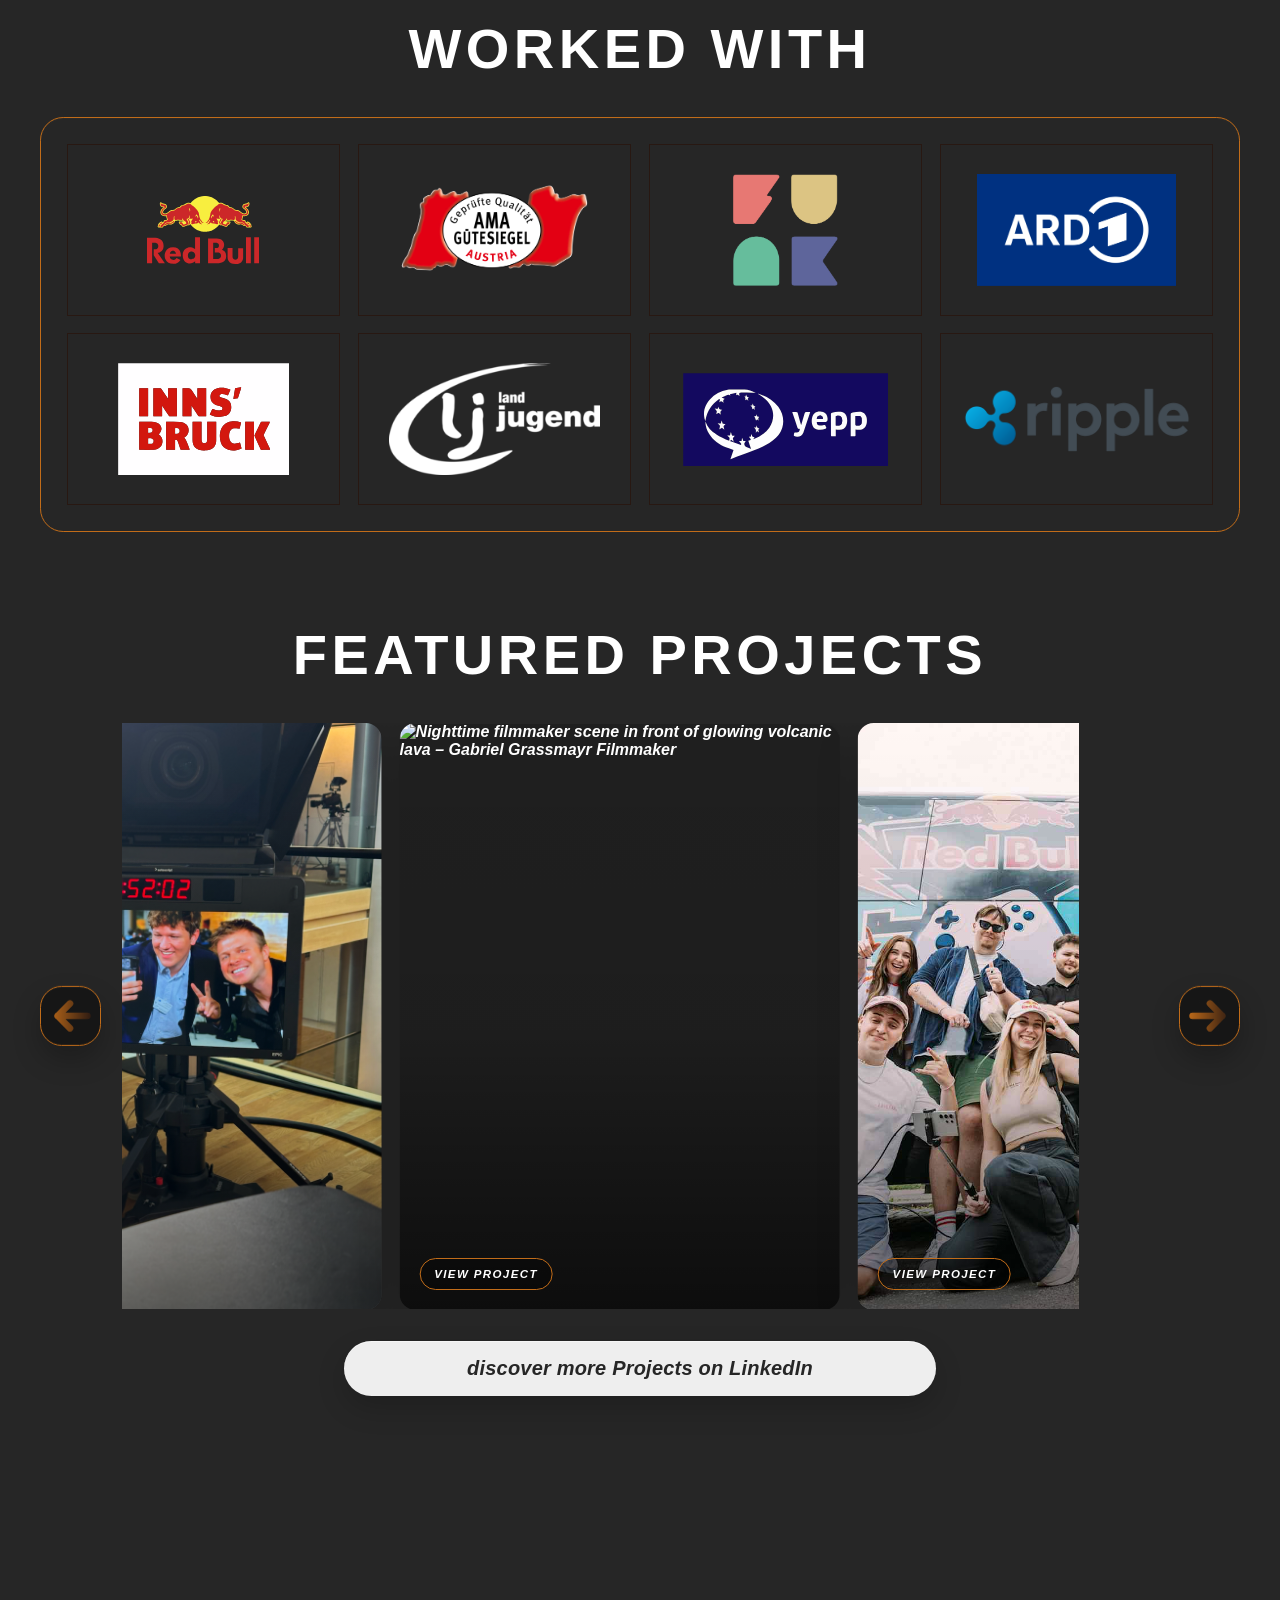
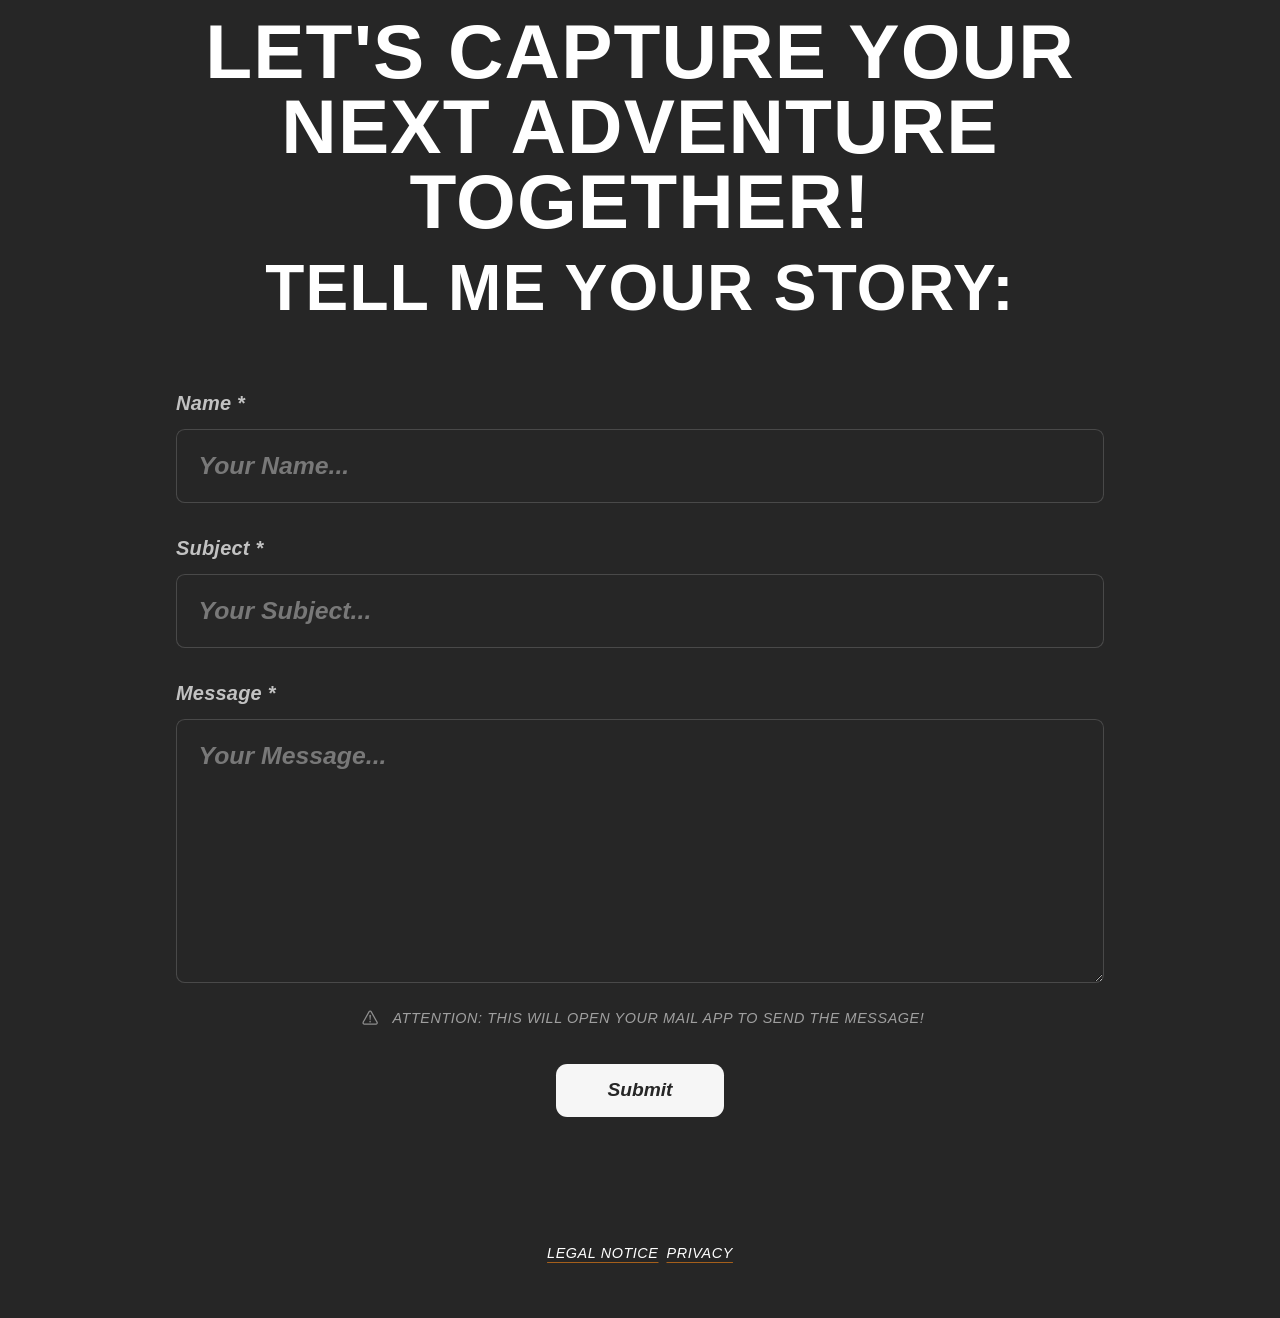
==== commit b1c180be: "Fix privacy language routing" ====
--- a/index.html
+++ b/index.html
@@ -1,29 +1,64 @@
 <!DOCTYPE html>
 <html lang="en">
   <head>
+    <!-- ============================================================
+         CORE DOCUMENT METADATA
+         Defines character encoding and viewport behavior so browsers
+         render text correctly and scale the responsive layout on mobile.
+         ============================================================ -->
     <meta charset="UTF-8" />
     <meta name="viewport" content="width=device-width, initial-scale=1.0" />
+    <!-- ============================================================
+         PRIMARY SEO TITLE
+         Describes the homepage for search engines, browser tabs, and
+         language switching through script.js.
+         ============================================================ -->
     <title data-i18n="meta.homeTitle">Gabriel Grassmayr | Filmmaker – Extreme Sports &amp; Travel Content Austria</title>
-    <meta
-      name="title"
-      content="Gabriel Grassmayr | Filmmaker – Extreme Sports &amp; Travel Content Austria"
-    />
+    <!-- ============================================================
+         SEO DESCRIPTION
+         Summarizes Gabriel's location, services, and client proof for
+         Google snippets and AI-assisted search summaries.
+         ============================================================ -->
     <meta
       name="description"
       data-i18n-content="meta.homeDescription"
       content="Gabriel Grassmayr ist freischaffender Filmemacher aus Innsbruck, Österreich. Spezialisiert auf Extremsport- und Reisecontent. Clients: Red Bull, ARD, Funk."
     />
+    <!-- ============================================================
+         AI SUMMARY META TAG
+         Provides a concise factual description tailored to systems that
+         extract machine-readable context from metadata.
+         ============================================================ -->
     <meta
       name="ai-summary"
       content="Gabriel Grassmayr is a freelance filmmaker from Rum near Innsbruck, Austria. Specialized in extreme sports and travel video content. Clients include Red Bull, ARD Mediathek, Funk, and the City of Innsbruck. 5+ years of experience. Available for freelance projects internationally."
     />
+    <!-- ============================================================
+         INDEXING DIRECTIVES
+         Allows search engines to index the homepage and follow its links.
+         ============================================================ -->
     <meta name="robots" content="index, follow" />
+    <!-- ============================================================
+         AUTHORSHIP AND KEYWORD SIGNALS
+         Identifies the site owner and reinforces relevant bilingual search
+         topics without changing visible page content.
+         ============================================================ -->
     <meta name="author" content="Gabriel Grassmayr" />
     <meta
       name="keywords"
       content="Filmmaker Austria, Filmemacher Innsbruck, Extremsport Video, Travel Content Creator, Red Bull Filmmaker, Videograf Tirol, Freelance Filmmaker Austria, Gabriel Grassmayr"
     />
+    <!-- ============================================================
+         CANONICAL URL
+         Declares the preferred absolute URL for this page to avoid
+         duplicate-indexing issues across equivalent paths.
+         ============================================================ -->
     <link rel="canonical" href="https://fabi-l.github.io/GabiGrassmayr/" />
+    <!-- ============================================================
+         OPEN GRAPH METADATA
+         Controls how the homepage appears when shared on social platforms
+         and provides rich preview context for link unfurlers.
+         ============================================================ -->
     <meta property="og:type" content="website" />
     <meta property="og:url" content="https://fabi-l.github.io/GabiGrassmayr/" />
     <meta property="og:title" content="Gabriel Grassmayr | Filmmaker – Extreme Sports &amp; Travel Content Austria" />
@@ -36,6 +71,11 @@
     <meta property="og:locale" content="de_AT" />
     <meta property="og:locale:alternate" content="en_GB" />
     <meta property="og:site_name" content="Gabriel Grassmayr | Filmmaker" />
+    <!-- ============================================================
+         TWITTER CARD METADATA
+         Defines the large social preview card used by X/Twitter and
+         compatible crawlers when this page is shared.
+         ============================================================ -->
     <meta name="twitter:card" content="summary_large_image" />
     <meta name="twitter:title" content="Gabriel Grassmayr | Filmmaker – Extreme Sports &amp; Travel Content Austria" />
     <meta
@@ -43,6 +83,11 @@
       content="Gabriel Grassmayr ist freischaffender Filmemacher aus Innsbruck, Österreich. Spezialisiert auf Extremsport- und Reisecontent. Clients: Red Bull, ARD, Funk."
     />
     <meta name="twitter:image" content="https://fabi-l.github.io/GabiGrassmayr/profile-portrait-suit.jpeg" />
+    <!-- ============================================================
+         PERSON JSON-LD STRUCTURED DATA
+         Describes Gabriel as a filmmaker for Google rich results and
+         AI search systems that use Schema.org entities.
+         ============================================================ -->
     <script type="application/ld+json">
       {
         "@context": "https://schema.org",
@@ -52,7 +97,7 @@
         "description": "Freelance filmmaker from Austria specialized in extreme sports and travel content. Clients include Red Bull, ARD, and Funk.",
         "url": "https://fabi-l.github.io/GabiGrassmayr/",
         "image": "https://fabi-l.github.io/GabiGrassmayr/profile-portrait-suit.jpeg",
-        "email": "mailto:gabrielgrassmayr@icloud.com",
+        "email": "gabrielgrassmayr@icloud.com",
         "address": {
           "@type": "PostalAddress",
           "streetAddress": "Ulmenstraße 33",
@@ -77,6 +122,11 @@
         }
       }
     </script>
+    <!-- ============================================================
+         WEBSITE JSON-LD STRUCTURED DATA
+         Identifies this portfolio as the official website and links it to
+         Gabriel as the author for search engines and knowledge systems.
+         ============================================================ -->
     <script type="application/ld+json">
       {
         "@context": "https://schema.org",
@@ -91,9 +141,18 @@
         }
       }
     </script>
+    <!-- ============================================================
+         GLOBAL STYLESHEET
+         Loads the shared visual system used by every page in the site.
+         ============================================================ -->
     <link rel="stylesheet" href="styles.css" />
   </head>
   <body data-page="home">
+    <!-- ============================================================
+         SITE HEADER AND PRIMARY NAVIGATION
+         Fixed header containing the menu toggle, grouped navigation,
+         language controls, and brand mark for moving through the site.
+         ============================================================ -->
     <header class="site-header">
       <div class="container nav-shell">
         <button
@@ -108,6 +167,8 @@
           <span></span>
         </button>
 
+        <!-- The navigation is split into content groups so visitors can
+             reach homepage anchors and the About page without a large menu. -->
         <nav class="site-nav" id="site-nav" aria-label="Primary navigation" data-i18n-aria-label="nav.primaryAria">
           <div class="nav-groups">
             <section class="nav-group" aria-labelledby="nav-main-group">
@@ -131,6 +192,8 @@
             </section>
           </div>
 
+          <!-- Language buttons trigger script.js translations while keeping
+               the current static page and layout intact. -->
           <div class="language-switcher" aria-label="Language switcher" data-i18n-aria-label="nav.languageLabel">
             <button
               class="language-button"
@@ -155,6 +218,7 @@
           </div>
         </nav>
 
+        <!-- Brand logo links back to the hero because this is the homepage. -->
         <a class="brand" href="#hero" aria-label="Gabriel Grassmayr home" data-i18n-aria-label="nav.brandHome">
           <img src="GabrielG.png" alt="Gabriel Grassmayr logo" />
         </a>
@@ -162,7 +226,14 @@
     </header>
 
     <main>
+      <!-- ============================================================
+           HERO SECTION
+           Full-screen first impression with background video, animated
+           headline, positioning statement, and high-priority contact links.
+           ============================================================ -->
       <section class="hero" id="hero" aria-label="Hero" data-i18n-aria-label="hero.sectionAria">
+        <!-- Local video asset creates the cinematic opening without relying
+             on external video embeds or third-party trackers. -->
         <video
           class="hero-video"
           autoplay
@@ -197,7 +268,10 @@
             <span data-i18n="hero.subTop">SPECIALIZED IN EXTREME SPORTS</span>
             <span data-i18n="hero.subBottom">AND TRAVEL CONTENT</span>
           </p>
+          <!-- Social and email links provide immediate conversion paths.
+               Some icon images are consent-gated because they use an external CDN. -->
           <div class="hero-social" id="contact" aria-label="Social links" data-i18n-aria-label="social.linksAria">
+            <!-- External LinkedIn profile link used for professional B2B credibility. -->
             <a
               class="social-link"
               href="https://www.linkedin.com/in/gabrielgrassmayr/"
@@ -212,6 +286,8 @@
                 />
               </svg>
             </a>
+            <!-- External Instagram profile link; its icon loads only after consent
+                 because the image source points to cdn.simpleicons.org. -->
             <a
               class="social-link"
               href="https://www.instagram.com/gabrielgrassmayr"
@@ -228,6 +304,8 @@
                 decoding="async"
               />
             </a>
+            <!-- External TikTok profile link; the icon is consent-gated for the
+                 same privacy reason as the Instagram Simple Icons asset. -->
             <a
               class="social-link"
               href="https://www.tiktok.com/@gabrielgrassmayr"
@@ -244,9 +322,10 @@
                 decoding="async"
               />
             </a>
+            <!-- Mailto link opens the visitor's default email client for direct contact. -->
             <a
               class="social-link"
-              href="mailto:Gabrielgrassmayr@icloud.com"
+              href="mailto:gabrielgrassmayr@icloud.com"
               aria-label="Email"
               data-i18n-aria-label="social.email"
             >
@@ -261,10 +340,17 @@
         </div>
       </section>
 
+      <!-- ============================================================
+           ABOUT TEASER SECTION
+           Short homepage introduction that previews Gabriel's profile and
+           sends visitors to the fuller About page.
+           ============================================================ -->
       <section class="about-teaser" aria-labelledby="about-teaser-title">
         <div class="container">
           <div class="about-teaser-shell">
             <figure class="about-teaser-portrait">
+              <!-- Portrait image personalizes the portfolio and gives search
+                   engines a named visual identity for Gabriel. -->
               <img
                 src="profile-portrait-suit.jpeg"
                 alt="Gabriel Grassmayr – Filmmaker Portrait, Innsbruck Austria"
@@ -286,6 +372,11 @@
         </div>
       </section>
 
+      <!-- ============================================================
+           WORKED WITH SECTION
+           Client/logo grid that provides trust signals for prospective
+           customers and search engines evaluating experience.
+           ============================================================ -->
       <section class="worked-with" id="worked-with" aria-labelledby="worked-with-title">
         <div class="container">
           <h2 id="worked-with-title" data-i18n="worked.title">Worked With</h2>
@@ -293,6 +384,7 @@
             <!-- Swap the classes or labels below later if you want to replace individual logo entries. -->
             <div class="logo-grid" aria-label="Worked with brands" data-i18n-aria-label="worked.gridAria">
               <figure class="logo-item logo-item-redbull">
+                <!-- External Red Bull homepage link identifies a client reference. -->
                 <a
                   class="logo-link"
                   href="https://www.redbull.com/"
@@ -307,6 +399,7 @@
                 </a>
               </figure>
               <figure class="logo-item logo-item-ama">
+                <!-- External AMA Gütesiegel link documents another collaborator/client. -->
                 <a
                   class="logo-link"
                   href="https://amainfo.at/de-at/siegel/ama-guetesiegel"
@@ -321,6 +414,7 @@
                 </a>
               </figure>
               <figure class="logo-item logo-item-funk">
+                <!-- External Funk Austria link supports the client logo shown here. -->
                 <a
                   class="logo-link"
                   href="https://www.funk-austria.com/"
@@ -335,6 +429,7 @@
                 </a>
               </figure>
               <figure class="logo-item logo-item-ard">
+                <!-- External Das Erste/ARD link supports the broadcast client reference. -->
                 <a
                   class="logo-link"
                   href="https://www.daserste.de/"
@@ -349,6 +444,7 @@
                 </a>
               </figure>
               <figure class="logo-item logo-item-innsbruck">
+                <!-- External Innsbruck link connects the logo to its official destination. -->
                 <a
                   class="logo-link"
                   href="https://www.innsbruck.info/"
@@ -363,6 +459,7 @@
                 </a>
               </figure>
               <figure class="logo-item logo-item-landjugend">
+                <!-- External Landjugend Tirol link clarifies the regional client logo. -->
                 <a
                   class="logo-link"
                   href="https://tjblj.at/at/index.php"
@@ -377,6 +474,7 @@
                 </a>
               </figure>
               <figure class="logo-item logo-item-yepp">
+                <!-- External YEPP link points visitors to the organization behind the logo. -->
                 <a
                   class="logo-link"
                   href="https://youthepp.eu/"
@@ -391,6 +489,7 @@
                 </a>
               </figure>
               <figure class="logo-item logo-item-ripple">
+                <!-- External Ripple link supports the displayed client/brand reference. -->
                 <a
                   class="logo-link"
                   href="https://ripple.com/"
@@ -409,6 +508,11 @@
         </div>
       </section>
 
+      <!-- ============================================================
+           FEATURED PROJECTS SECTION
+           Carousel of selected work samples with external links to the
+           published projects, showing proof of Gabriel's filmmaking output.
+           ============================================================ -->
       <section
         class="featured-projects"
         id="featured-projects"
@@ -450,6 +554,7 @@
               data-carousel-viewport
             >
               <div class="projects-track">
+                <!-- External ARD Mediathek project link opens the published film. -->
                 <a
                   class="project-card"
                   href="https://www.ardmediathek.de/video/swr-kultur/die-vulkanfrau/swr/Y3JpZDovL3N3ci5kZS9hZXgvbzE5NDkyNzY"
@@ -458,14 +563,17 @@
                   aria-label="Open featured project: Die Vulkanfrau"
                   data-i18n-aria-label="featured.project1Aria"
                 >
+                  <!-- Project image preview for the ARD volcano film. -->
                   <img
                     src="featured-project-1.jpg"
                     alt="Nighttime filmmaker scene in front of glowing volcanic lava – Gabriel Grassmayr Filmmaker"
                     data-i18n-alt="featured.project1Alt"
+                    loading="lazy"
                   />
                   <span class="project-overlay"><span data-i18n="featured.viewProject">View Project</span></span>
                 </a>
 
+                <!-- External Instagram Reel link opens a Red Bull-related project. -->
                 <a
                   class="project-card"
                   href="https://www.instagram.com/reels/C-3GOhhNKn3/"
@@ -474,14 +582,17 @@
                   aria-label="Open featured project: Instagram reel with Red Bull event crew"
                   data-i18n-aria-label="featured.project2Aria"
                 >
+                  <!-- Project image preview for the Red Bull event crew reel. -->
                   <img
                     src="featured-project-2.jpeg"
                     alt="Crew portrait in front of a Red Bull branded bus – Gabriel Grassmayr Filmmaker"
                     data-i18n-alt="featured.project2Alt"
+                    loading="lazy"
                   />
                   <span class="project-overlay"><span data-i18n="featured.viewProject">View Project</span></span>
                 </a>
 
+                <!-- External Instagram Reel link opens a fire/molten-metal project. -->
                 <a
                   class="project-card"
                   href="https://www.instagram.com/reels/CrJH2VgK-l9/"
@@ -490,14 +601,17 @@
                   aria-label="Open featured project: Instagram reel with fire and molten metal"
                   data-i18n-aria-label="featured.project3Aria"
                 >
+                  <!-- Project image preview for the molten-metal production. -->
                   <img
                     src="featured-project-3.jpg"
                     alt="Molten metal and flames in a dark industrial setting – Gabriel Grassmayr Filmmaker"
                     data-i18n-alt="featured.project3Alt"
+                    loading="lazy"
                   />
                   <span class="project-overlay"><span data-i18n="featured.viewProject">View Project</span></span>
                 </a>
 
+                <!-- External YouTube link opens the bell-making film. -->
                 <a
                   class="project-card"
                   href="https://www.youtube.com/watch?si=rIFyeuqAIYJJLQ4b&v=YvjqEAlQnJo&feature=youtu.be&themeRefresh=1"
@@ -506,14 +620,17 @@
                   aria-label="Open featured project: YouTube film about bell making"
                   data-i18n-aria-label="featured.project4Aria"
                 >
+                  <!-- Project image preview for the bell-making workshop film. -->
                   <img
                     src="featured-project-4.jpg"
                     alt="Worker standing beside a large cast bell in a workshop – Gabriel Grassmayr Filmmaker"
                     data-i18n-alt="featured.project4Alt"
+                    loading="lazy"
                   />
                   <span class="project-overlay"><span data-i18n="featured.viewProject">View Project</span></span>
                 </a>
 
+                <!-- External YouTube Shorts link opens a studio production short. -->
                 <a
                   class="project-card"
                   href="https://youtube.com/shorts/Oju88EE6s18?si=L4toXBUgDXlH8L14"
@@ -522,10 +639,12 @@
                   aria-label="Open featured project: Studio production YouTube Short"
                   data-i18n-aria-label="featured.project5Aria"
                 >
+                  <!-- Project image preview for the studio production short. -->
                   <img
                     src="featured-project-5.png"
                     alt="Studio monitor showing a production selfie during filming – Gabriel Grassmayr Filmmaker"
                     data-i18n-alt="featured.project5Alt"
+                    loading="lazy"
                   />
                   <span class="project-overlay"><span data-i18n="featured.viewProject">View Project</span></span>
                 </a>
@@ -558,6 +677,7 @@
             </button>
           </div>
           <div class="projects-cta">
+            <!-- External LinkedIn projects link leads to a broader project archive. -->
             <a
               class="projects-link"
               href="https://www.linkedin.com/in/gabrielgrassmayr/details/projects/"
@@ -571,6 +691,11 @@
         </div>
       </section>
 
+      <!-- ============================================================
+           CONTACT FORM SECTION
+           Collects message details locally and then opens the visitor's
+           email client via mailto; no server-side storage is used.
+           ============================================================ -->
       <section class="contact-section" id="contact-form" aria-labelledby="contact-title">
         <div class="container">
           <div class="contact-shell">
@@ -579,7 +704,10 @@
               <p data-i18n="contact.subtitle">TELL ME YOUR STORY:</p>
             </div>
 
+            <!-- Form is handled by script.js to assemble a mailto URL instead
+                 of submitting data to a backend service. -->
             <form class="contact-form" action="#" method="post" novalidate data-contact-form>
+              <!-- Name field identifies who is contacting Gabriel. -->
               <div class="form-field">
                 <label for="contact-name" data-i18n="contact.nameLabel">Name *</label>
                 <input
@@ -592,6 +720,7 @@
                 />
               </div>
 
+              <!-- Subject field becomes the email subject in the generated mailto link. -->
               <div class="form-field">
                 <label for="contact-subject" data-i18n="contact.subjectLabel">Subject *</label>
                 <input
@@ -604,6 +733,7 @@
                 />
               </div>
 
+              <!-- Message field carries the project inquiry into the generated email body. -->
               <div class="form-field">
                 <label for="contact-message" data-i18n="contact.messageLabel">Message *</label>
                 <textarea
@@ -626,11 +756,21 @@
       </section>
     </main>
 
+    <!-- ============================================================
+         LEGAL FOOTER
+         Provides required legal/privacy destinations without adding a large
+         visual footer to the compact portfolio layout.
+         ============================================================ -->
     <footer class="contact-note" aria-label="Legal information">
       <a href="impressum/" data-i18n="nav.imprint">Impressum</a>
       <a href="datenschutz/" data-i18n="nav.privacy">Datenschutz</a>
     </footer>
 
+    <!-- ============================================================
+         SCROLL-TO-TOP BUTTON
+         Floating control managed by script.js for quickly returning to the
+         top of long pages after scrolling.
+         ============================================================ -->
     <button
       class="scroll-top-button"
       type="button"
@@ -656,6 +796,11 @@
       </svg>
     </button>
 
-    <script src="script.js"></script>
+    <!-- ============================================================
+         GLOBAL JAVASCRIPT
+         Loads navigation, translation, carousel, cookie consent, contact
+         form, and scroll-to-top behavior shared across the site.
+         ============================================================ -->
+    <script src="script.js?v=20260629-privacy-language"></script>
   </body>
 </html>
--- a/styles.css
+++ b/styles.css
@@ -1,22 +1,47 @@
+/* ============================================================
+   DESIGN TOKENS
+   Centralizes colors, gradients, sizing, and font families so the
+   whole site can share one visual system without repeating values.
+   ============================================================ */
 :root {
+  /* Main dark page background used on every section. */
   --bg: #262626;
+  /* Primary text color for headings, navigation, and buttons. */
   --text: #ffffff;
+  /* Softer text color for secondary copy and explanatory content. */
   --text-soft: rgba(255, 255, 255, 0.8);
+  /* Subtle divider color for low-contrast lines and borders. */
   --line: rgba(255, 255, 255, 0.2);
+  /* Stronger divider color for more visible separators. */
   --line-strong: rgba(255, 255, 255, 0.38);
+  /* Top overlay darkness for keeping hero text readable over video. */
   --overlay-top: rgba(0, 0, 0, 0.6);
+  /* Bottom overlay darkness for softening the lower hero video. */
   --overlay-bottom: rgba(0, 0, 0, 0.34);
+  /* Brand gradient used by the navigation and controls. */
   --header-gradient: linear-gradient(90deg, #c16c19 0%, #281812 100%);
+  /* Border gradient reserved for framed UI elements. */
   --box-border-gradient: linear-gradient(90deg, #c16c19 0%, #281812 100%);
+  /* Accent border color used on buttons, panels, and cards. */
   --box-border-color: #c16c19;
+  /* Stronger mobile header background for legibility under the overlay menu. */
   --header-bg-mobile:
     linear-gradient(90deg, rgba(193, 108, 25, 0.96) 0%, rgba(40, 24, 18, 0.97) 100%);
+  /* Maximum content width that keeps large screens readable. */
   --container: 1200px;
+  /* Fixed header height used for scroll offsets and top padding. */
   --nav-height: 96px;
+  /* Display font loaded after consent for large cinematic headings. */
   --anton: "Anton", sans-serif;
+  /* Body font loaded after consent for high-weight italic text. */
   --body: "Montserrat", sans-serif;
 }
 
+/* ============================================================
+   BASE RESET AND GLOBAL ELEMENT RULES
+   Normalizes box sizing, media behavior, links, and shared containers
+   so every page starts from the same predictable foundation.
+   ============================================================ */
 *,
 *::before,
 *::after {
@@ -70,6 +95,8 @@
   margin: 0 auto;
 }
 
+/* Anchor targets need extra top margin because the fixed header would
+   otherwise cover section headings after in-page navigation. */
 #worked-with,
 #featured-projects,
 #contact-form,
@@ -81,6 +108,8 @@
 .site-header {
   position: fixed;
   inset: 0 0 auto 0;
+  /* z-index 40 keeps the header above page content and hero video while
+     leaving the cookie modal and scroll button room to layer higher. */
   z-index: 40;
   background: transparent;
   border-bottom: 0;
@@ -88,6 +117,11 @@
   box-shadow: none;
 }
 
+/* ============================================================
+   NAVIGATION AND LANGUAGE SWITCHER
+   Styles the fixed header, hidden dropdown menu, grouped links,
+   language buttons, and hamburger toggle used across all pages.
+   ============================================================ */
 .nav-shell {
   min-height: var(--nav-height);
   display: flex;
@@ -133,6 +167,8 @@
   visibility: hidden;
   pointer-events: none;
   transform: translateY(-0.45rem);
+  /* Short transitions make the dropdown feel responsive without distracting
+     from the cinematic hero section. */
   transition:
     opacity 180ms ease,
     transform 180ms ease,
@@ -311,6 +347,8 @@
   justify-content: center;
   flex-direction: column;
   position: relative;
+  /* z-index 25 keeps the toggle clickable above the dropdown surface while
+     still staying inside the header stacking context. */
   z-index: 25;
   min-width: 48px;
   min-height: 48px;
@@ -354,6 +392,11 @@
   transform: translateY(0);
 }
 
+/* ============================================================
+   HERO SECTION
+   Full-viewport opening scene with video, dark overlays, animated
+   stroked headline, subtitle, and social/contact action buttons.
+   ============================================================ */
 .hero {
   position: relative;
   min-height: 100svh;
@@ -384,11 +427,13 @@
   background:
     linear-gradient(to bottom, var(--overlay-top), rgba(0, 0, 0, 0.16) 38%, var(--overlay-bottom)),
     radial-gradient(circle at center, rgba(0, 0, 0, 0.08), rgba(0, 0, 0, 0.46));
+  /* z-index 1 places the overlay above the video but below readable content. */
   z-index: 1;
 }
 
 .hero-content {
   position: relative;
+  /* z-index 2 keeps text and social links above the hero overlay. */
   z-index: 2;
   display: grid;
   justify-items: center;
@@ -440,6 +485,7 @@
   display: block;
   position: relative;
   white-space: nowrap;
+  /* z-index 1 keeps each typed line above its invisible static layout copy. */
   z-index: 1;
 }
 
@@ -493,6 +539,7 @@
   margin-left: 0.06em;
   vertical-align: -0.06em;
   background: rgba(255, 255, 255, 0.96);
+  /* Blinking caret sells the typewriter effect controlled by script.js. */
   animation: hero-caret-blink 0.85s step-end infinite;
 }
 
@@ -569,6 +616,8 @@
   position: fixed;
   right: clamp(1rem, 2.6vw, 2rem);
   bottom: clamp(1rem, 2.8vw, 2rem);
+  /* z-index 70 keeps the floating button above content and header, but below
+     the cookie consent modal which uses a higher layer. */
   z-index: 70;
   width: 4.1625rem;
   height: 4.1625rem;
@@ -629,6 +678,11 @@
   display: block;
 }
 
+/* ============================================================
+   HOMEPAGE ABOUT TEASER
+   Compact profile preview that combines Gabriel's portrait, key facts,
+   and a call-to-action leading to the full About page.
+   ============================================================ */
 .about-teaser {
   background: var(--bg);
   padding: clamp(4.25rem, 8vw, 6.5rem) 0 clamp(4rem, 7vw, 6rem);
@@ -738,6 +792,11 @@
   box-shadow: 0 18px 32px rgba(0, 0, 0, 0.24);
 }
 
+/* ============================================================
+   WORKED-WITH AND PROJECT CAROUSEL
+   Styles client logo proof, featured project cards, carousel controls,
+   and the LinkedIn projects call-to-action.
+   ============================================================ */
 .worked-with {
   background: var(--bg);
   padding: clamp(4.5rem, 8vw, 7rem) 0 clamp(5rem, 7vw, 7rem);
@@ -870,6 +929,8 @@
 .carousel-button {
   position: absolute;
   top: 50%;
+  /* z-index 3 keeps carousel arrows above cards and overlays so they remain
+     clickable while the carousel is moving. */
   z-index: 3;
   width: var(--carousel-button-size);
   height: var(--carousel-button-size);
@@ -983,6 +1044,11 @@
   outline-offset: 4px;
 }
 
+/* ============================================================
+   CONTACT FORM AND LEGAL FOOTER
+   Provides the large contact section, mailto-driven form fields,
+   legal footer links, and shared button styling.
+   ============================================================ */
 .contact-section {
   background: var(--bg);
   padding: clamp(4.75rem, 9vw, 7.5rem) 0 clamp(5.5rem, 10vw, 8rem);
@@ -1151,9 +1217,16 @@
   padding: 0 1rem clamp(2.5rem, 4.5vw, 3.75rem);
 }
 
+/* ============================================================
+   COOKIE CONSENT MODAL
+   Fixed overlay shown when the current browser tab has no consent choice.
+   It blocks external fonts/icons until the visitor decides for that tab.
+   ============================================================ */
 [data-cookie-consent] {
   position: fixed;
   inset: 0;
+  /* z-index 100 places the consent modal above header, scroll button,
+     hero video, and all page content. */
   z-index: 100;
   display: grid;
   place-items: center;
@@ -1227,6 +1300,11 @@
   background: rgba(255, 255, 255, 0.05);
 }
 
+/* ============================================================
+   CLIENT LOGO GRID
+   Frames partner/client marks consistently and keeps logo sizing
+   controlled despite different source asset proportions.
+   ============================================================ */
 .logo-panel {
   padding: clamp(1.6rem, 2vw, 2.1rem);
   border-radius: 1.45rem;
@@ -1334,6 +1412,11 @@
   --logo-width: 96%;
 }
 
+/* ============================================================
+   ABOUT, IMPRESSUM, AND PRIVACY PAGE LAYOUT
+   Shared interior-page structure for profile content, legal text,
+   overview panels, and behind-the-scenes image grids.
+   ============================================================ */
 .about-main {
   padding: calc(var(--nav-height) + clamp(1.4rem, 2vw, 2rem)) 0 clamp(5rem, 7vw, 7rem);
 }
@@ -1633,6 +1716,11 @@
   grid-row: 5;
 }
 
+/* ============================================================
+   RESPONSIVE BREAKPOINT: TABLET CONTENT STACKING
+   At 980px and below, the About/legal two-column layout becomes a
+   single column to preserve readable text and balanced panels.
+   ============================================================ */
 @media (max-width: 980px) {
   .about-intro-grid {
     grid-template-columns: 1fr;
@@ -1683,6 +1771,11 @@
   }
 }
 
+/* ============================================================
+   RESPONSIVE BREAKPOINT: SMALL ABOUT/LEGAL LAYOUT
+   At 680px and below, profile panels and gallery cards simplify into
+   one-column layouts for narrow mobile screens.
+   ============================================================ */
 @media (max-width: 680px) {
   .about-main {
     padding-top: calc(var(--nav-height) + 0.9rem);
@@ -1736,12 +1829,22 @@
   }
 }
 
+/* ============================================================
+   RESPONSIVE BREAKPOINT: LOGO GRID TABLET
+   At 900px and below, client logos use three columns to avoid cramped
+   logo cells on medium-width displays.
+   ============================================================ */
 @media (max-width: 900px) {
   .logo-grid {
     grid-template-columns: repeat(3, minmax(0, 1fr));
   }
 }
 
+/* ============================================================
+   RESPONSIVE BREAKPOINT: MOBILE NAVIGATION
+   At 760px and below, the dropdown becomes single-column and the
+   hamburger animates into a close icon.
+   ============================================================ */
 @media (max-width: 760px) {
   .nav-shell {
     gap: 0.9rem;
@@ -1839,6 +1942,11 @@
   }
 }
 
+/* ============================================================
+   RESPONSIVE BREAKPOINT: MAIN MOBILE LAYOUT
+   At 640px and below, spacing, headings, cards, form fields, and logo
+   grids are reduced for comfortable phone layouts.
+   ============================================================ */
 @media (max-width: 640px) {
   .container {
     width: min(calc(100% - 1.2rem), var(--container));
@@ -2047,6 +2155,11 @@
   }
 }
 
+/* ============================================================
+   RESPONSIVE BREAKPOINT: NARROW PHONES
+   At 430px and below, controls and typography tighten further so long
+   words and buttons remain inside the viewport.
+   ============================================================ */
 @media (max-width: 430px) {
   .site-nav {
     width: calc(100vw - 1.2rem);
@@ -2123,6 +2236,11 @@
   }
 }
 
+/* ============================================================
+   RESPONSIVE BREAKPOINT: EXTRA-NARROW PHONES
+   At 360px and below, hero text, navigation, and project controls
+   receive the final size reductions needed for very small screens.
+   ============================================================ */
 @media (max-width: 360px) {
   .container {
     width: min(calc(100% - 1rem), var(--container));
@@ -2206,12 +2324,22 @@
   }
 }
 
+/* ============================================================
+   HERO CARET ANIMATION
+   Blinks the pseudo-element cursor used by the scripted hero typing
+   animation, matching the feel of typed text.
+   ============================================================ */
 @keyframes hero-caret-blink {
   50% {
     opacity: 0;
   }
 }
 
+/* ============================================================
+   REDUCED MOTION PREFERENCE
+   Disables animations and transitions for visitors who request less
+   motion at the operating-system/browser level.
+   ============================================================ */
 @media (prefers-reduced-motion: reduce) {
   html {
     scroll-behavior: auto;
